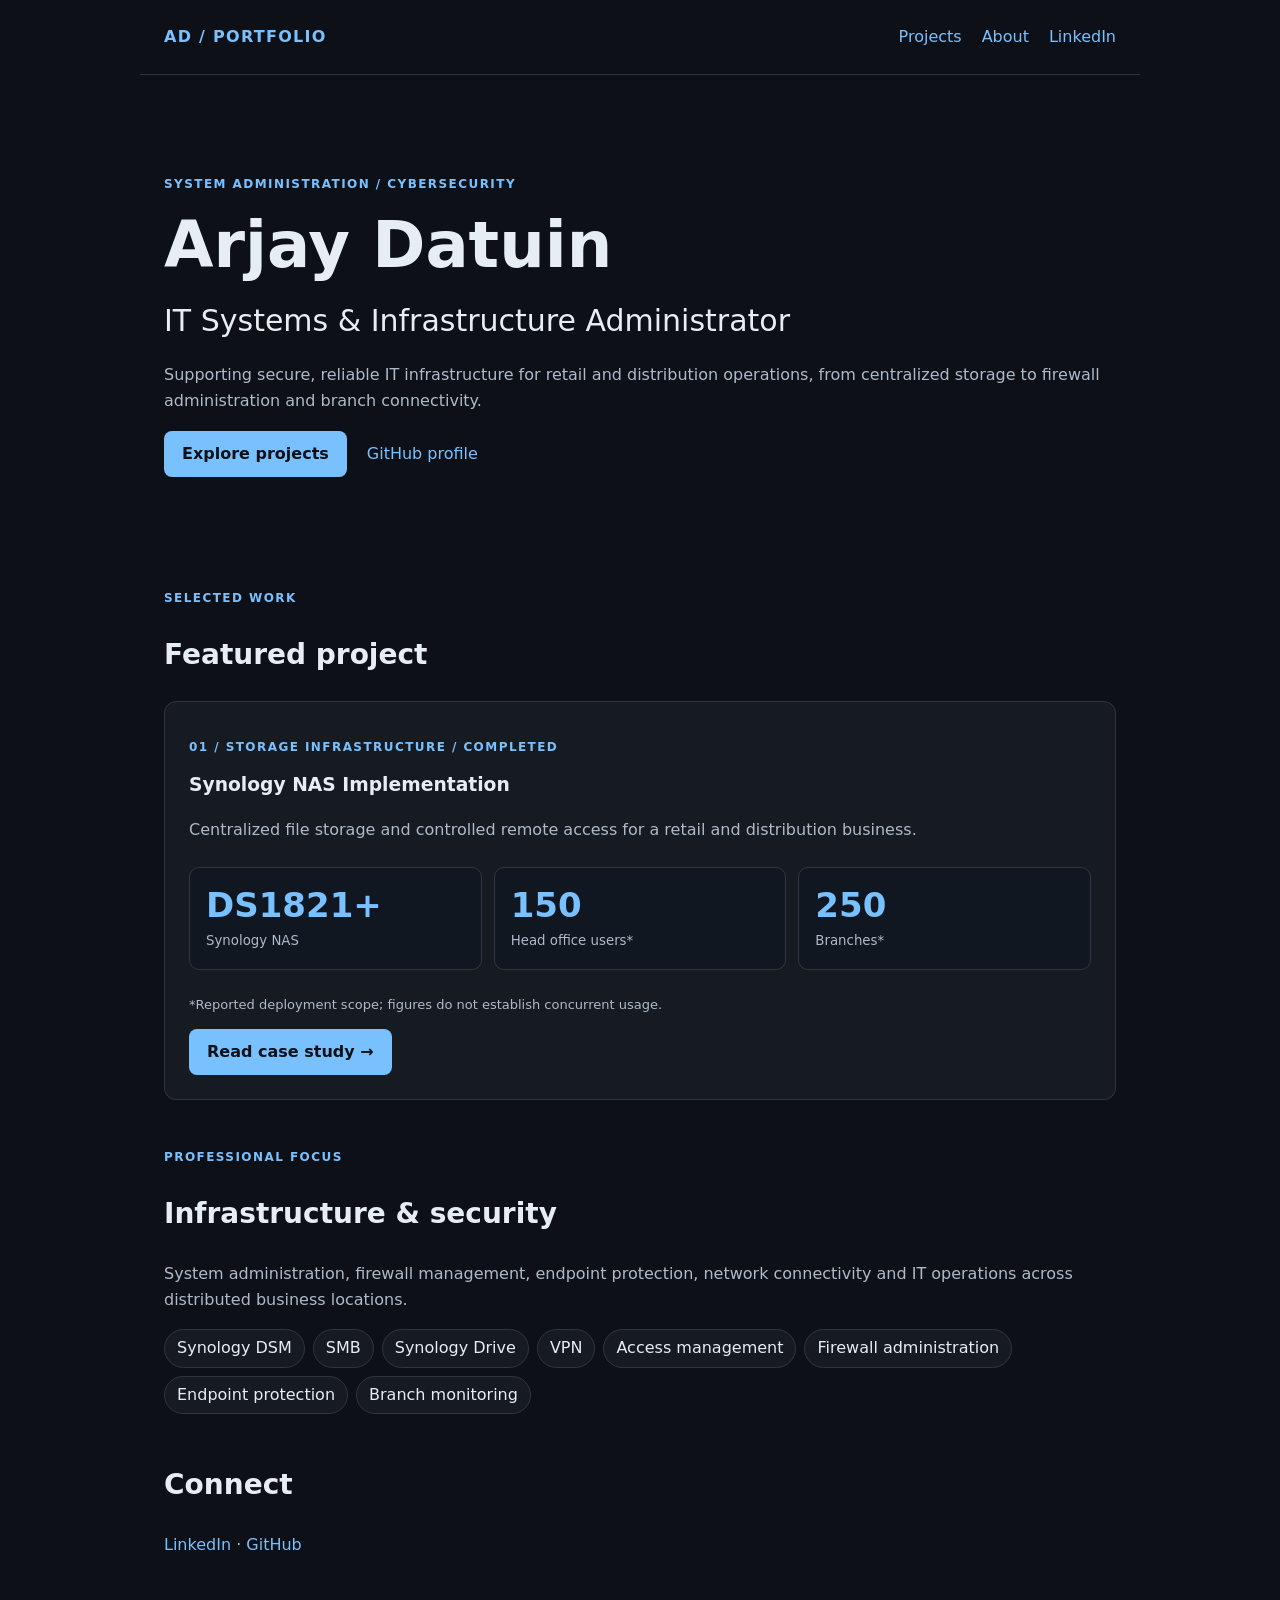
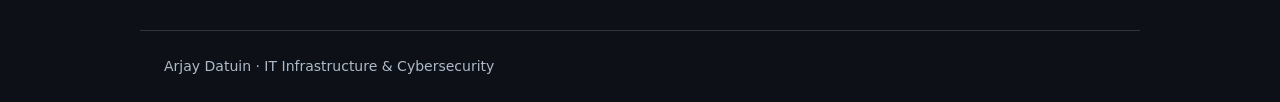
==== index.html @ be0f536b "Add files via upload" ====
<!doctype html><html lang="en"><head><meta charset="utf-8"><meta name="viewport" content="width=device-width,initial-scale=1"><meta name="description" content="Arjay Datuin — IT infrastructure and cybersecurity project portfolio"><title>Arjay Datuin | IT Infrastructure Portfolio</title><link rel="stylesheet" href="style.css"></head><body><header><a class="brand" href="index.html">AD / PORTFOLIO</a><nav><a href="#projects">Projects</a><a href="#about">About</a><a href="https://www.linkedin.com/in/arjay-datuin-0473b1ba/">LinkedIn</a></nav></header><main><section class="hero"><p class="eyebrow">SYSTEM ADMINISTRATION / CYBERSECURITY</p><h1>Arjay Datuin</h1><h2>IT Systems &amp; Infrastructure Administrator</h2><p>Supporting secure, reliable IT infrastructure for retail and distribution operations, from centralized storage to firewall administration and branch connectivity.</p><div class="actions"><a class="button" href="#projects">Explore projects</a><a class="secondary" href="https://github.com/arbdatuin">GitHub profile</a></div></section><section id="projects"><p class="eyebrow">SELECTED WORK</p><h2>Featured project</h2><article><p class="eyebrow">01 / STORAGE INFRASTRUCTURE / COMPLETED</p><h3>Synology NAS Implementation</h3><p>Centralized file storage and controlled remote access for a retail and distribution business.</p><div class="metrics"><div><strong>DS1821+</strong><small>Synology NAS</small></div><div><strong>150</strong><small>Head office users*</small></div><div><strong>250</strong><small>Branches*</small></div></div><p class="fine">*Reported deployment scope; figures do not establish concurrent usage.</p><a class="button" href="projects/synology.html">Read case study →</a></article></section><section id="about"><p class="eyebrow">PROFESSIONAL FOCUS</p><h2>Infrastructure &amp; security</h2><p>System administration, firewall management, endpoint protection, network connectivity and IT operations across distributed business locations.</p><div class="tags"><span>Synology DSM</span><span>SMB</span><span>Synology Drive</span><span>VPN</span><span>Access management</span><span>Firewall administration</span><span>Endpoint protection</span><span>Branch monitoring</span></div></section><section><h2>Connect</h2><p><a href="https://www.linkedin.com/in/arjay-datuin-0473b1ba/">LinkedIn</a> · <a href="https://github.com/arbdatuin">GitHub</a></p></section></main><footer>Arjay Datuin · IT Infrastructure &amp; Cybersecurity</footer></body></html>
---- style.css ----
:root{color-scheme:dark;--bg:#0d1117;--panel:#161b22;--line:#30363d;--accent:#79c0ff}*{box-sizing:border-box}body{margin:0;background:var(--bg);color:#e6edf3;font:16px/1.65 system-ui,sans-serif}header,main,footer{max-width:1000px;margin:auto;padding:24px}header{display:flex;justify-content:space-between;align-items:center;border-bottom:1px solid var(--line)}nav{display:flex;gap:20px}a{color:var(--accent);text-decoration:none}a:hover{text-decoration:underline}.hero{padding:64px 0}h1{font-size:clamp(36px,6vw,64px);line-height:1.08;max-width:800px;margin:16px 0}h2{font-size:28px}h3{margin:8px 0}p{color:#aebac9}.eyebrow{letter-spacing:.12em;font-size:12px;color:var(--accent);font-weight:700}.button{display:inline-block;background:var(--accent);color:#0d1117;padding:10px 18px;border-radius:8px;font-weight:700}.grid{display:grid;grid-template-columns:repeat(auto-fit,minmax(240px,1fr));gap:16px}article,.panel{background:var(--panel);border:1px solid var(--line);border-radius:12px;padding:24px}.tags{display:flex;flex-wrap:wrap;gap:8px}.tags span{background:var(--panel);border:1px solid var(--line);padding:5px 12px;border-radius:20px}section{margin-bottom:48px}footer{border-top:1px solid var(--line);color:#aebac9;font-size:14px}li{margin:8px 0}img{max-width:100%;height:auto}.notice{border-left:3px solid var(--accent);padding-left:16px}
.brand{font-weight:750;letter-spacing:.08em}.hero h2{font-size:clamp(20px,3vw,30px);font-weight:500;margin:12px 0}.actions{display:flex;align-items:center;gap:20px;flex-wrap:wrap}.secondary{padding:10px 0}.metrics{display:grid;grid-template-columns:repeat(auto-fit,minmax(140px,1fr));gap:12px;margin:24px 0}.metrics div{border:1px solid var(--line);border-radius:10px;padding:16px;background:#101720}.metrics strong{display:block;font-size:clamp(24px,4vw,34px);color:var(--accent);line-height:1.25}.metrics small{color:#aebac9}.fine{font-size:13px}a:focus-visible{outline:2px solid var(--accent);outline-offset:4px} @media(max-width:480px){header{flex-wrap:wrap;gap:12px}nav{gap:14px}.hero{padding:32px 0}header,main,footer{padding:18px}}
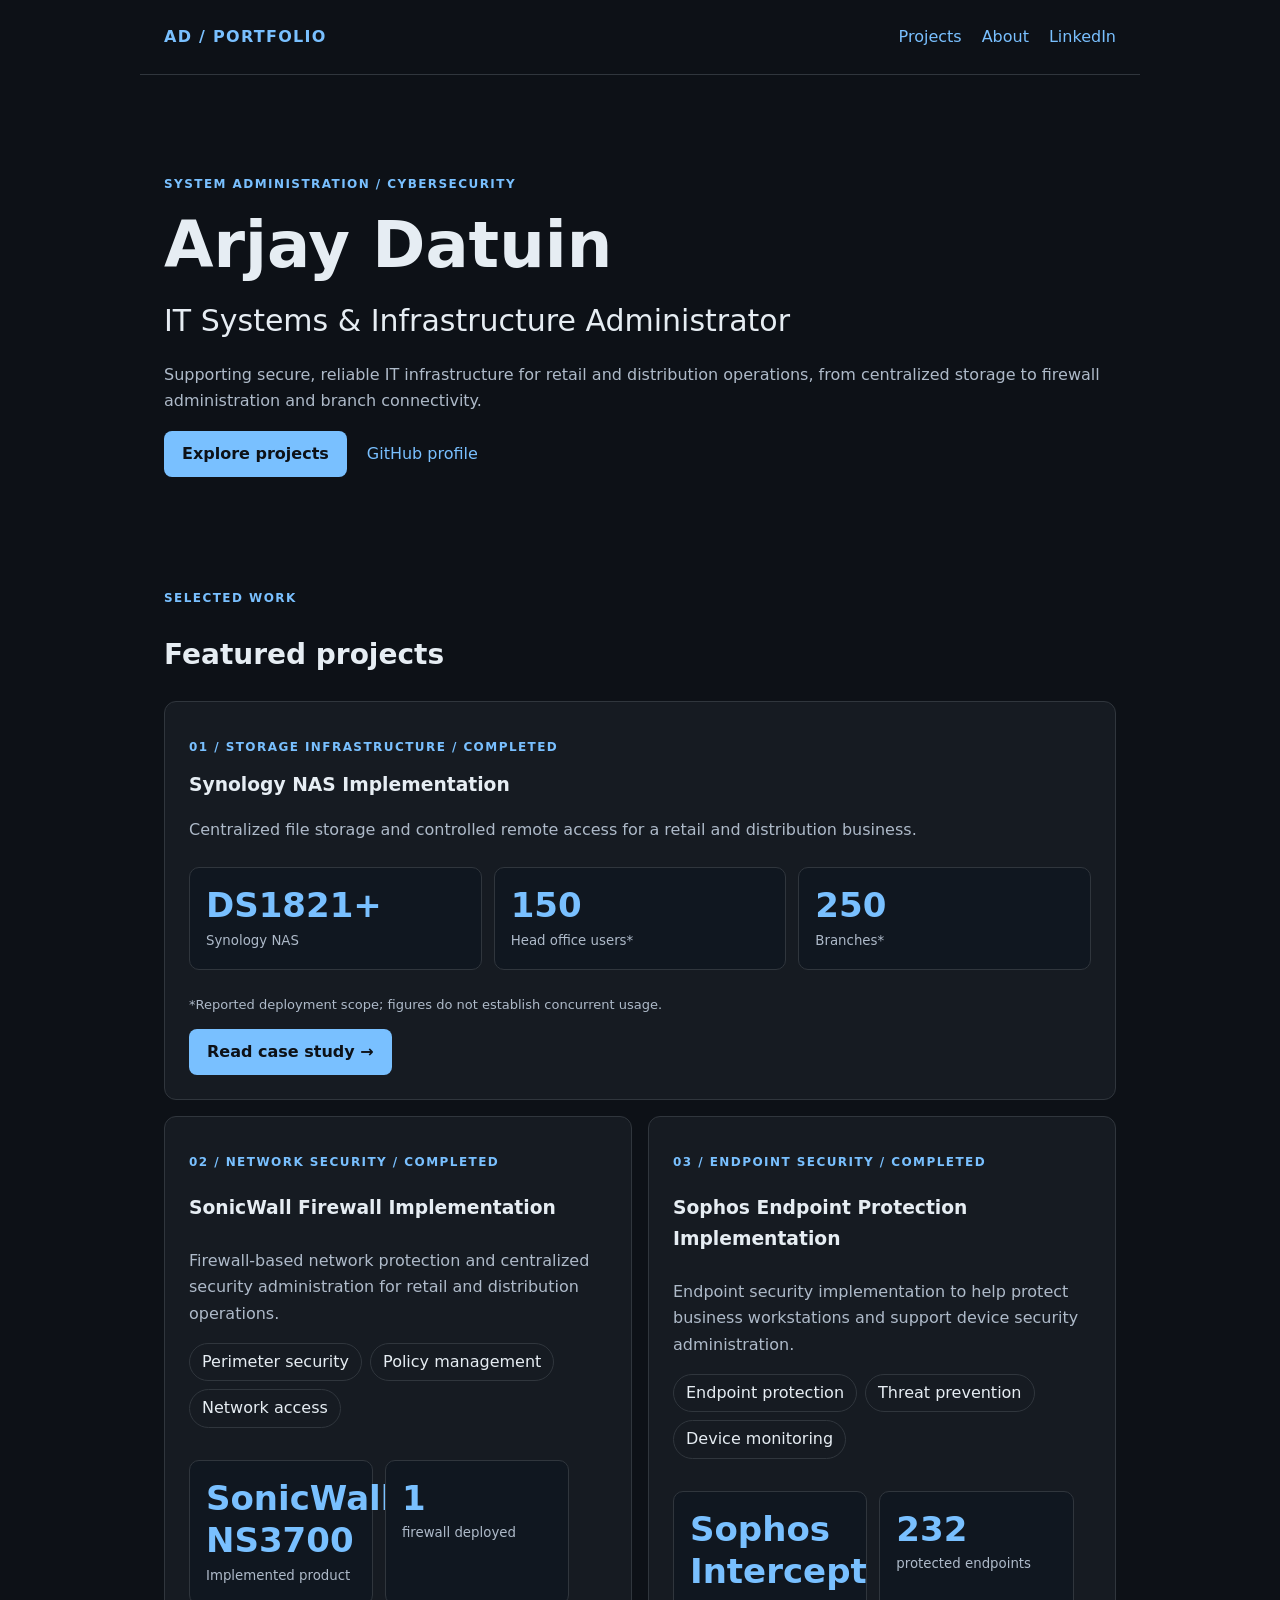
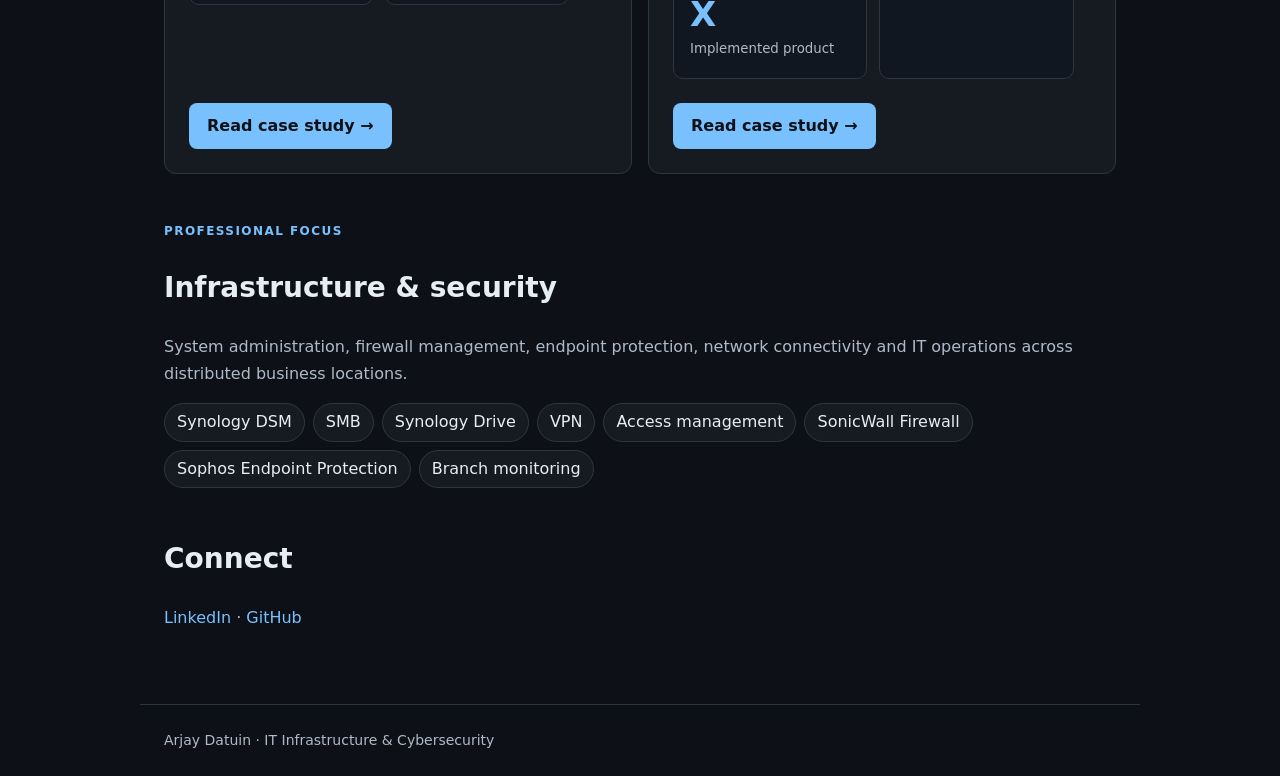
==== commit 4a18e1da: "Add files via upload" ====
--- a/index.html
+++ b/index.html
@@ -1 +1,2 @@
-<!doctype html><html lang="en"><head><meta charset="utf-8"><meta name="viewport" content="width=device-width,initial-scale=1"><meta name="description" content="Arjay Datuin — IT infrastructure and cybersecurity project portfolio"><title>Arjay Datuin | IT Infrastructure Portfolio</title><link rel="stylesheet" href="style.css"></head><body><header><a class="brand" href="index.html">AD / PORTFOLIO</a><nav><a href="#projects">Projects</a><a href="#about">About</a><a href="https://www.linkedin.com/in/arjay-datuin-0473b1ba/">LinkedIn</a></nav></header><main><section class="hero"><p class="eyebrow">SYSTEM ADMINISTRATION / CYBERSECURITY</p><h1>Arjay Datuin</h1><h2>IT Systems &amp; Infrastructure Administrator</h2><p>Supporting secure, reliable IT infrastructure for retail and distribution operations, from centralized storage to firewall administration and branch connectivity.</p><div class="actions"><a class="button" href="#projects">Explore projects</a><a class="secondary" href="https://github.com/arbdatuin">GitHub profile</a></div></section><section id="projects"><p class="eyebrow">SELECTED WORK</p><h2>Featured project</h2><article><p class="eyebrow">01 / STORAGE INFRASTRUCTURE / COMPLETED</p><h3>Synology NAS Implementation</h3><p>Centralized file storage and controlled remote access for a retail and distribution business.</p><div class="metrics"><div><strong>DS1821+</strong><small>Synology NAS</small></div><div><strong>150</strong><small>Head office users*</small></div><div><strong>250</strong><small>Branches*</small></div></div><p class="fine">*Reported deployment scope; figures do not establish concurrent usage.</p><a class="button" href="projects/synology.html">Read case study →</a></article></section><section id="about"><p class="eyebrow">PROFESSIONAL FOCUS</p><h2>Infrastructure &amp; security</h2><p>System administration, firewall management, endpoint protection, network connectivity and IT operations across distributed business locations.</p><div class="tags"><span>Synology DSM</span><span>SMB</span><span>Synology Drive</span><span>VPN</span><span>Access management</span><span>Firewall administration</span><span>Endpoint protection</span><span>Branch monitoring</span></div></section><section><h2>Connect</h2><p><a href="https://www.linkedin.com/in/arjay-datuin-0473b1ba/">LinkedIn</a> · <a href="https://github.com/arbdatuin">GitHub</a></p></section></main><footer>Arjay Datuin · IT Infrastructure &amp; Cybersecurity</footer></body></html>
+<!DOCTYPE html>
+<html lang="en"><head><meta charset="utf-8"/><meta content="width=device-width,initial-scale=1" name="viewport"/><meta content="Arjay Datuin — IT infrastructure and cybersecurity project portfolio" name="description"/><title>Arjay Datuin | IT Infrastructure Portfolio</title><link href="style.css" rel="stylesheet"/></head><body><header><a class="brand" href="index.html">AD / PORTFOLIO</a><nav><a href="#projects">Projects</a><a href="#about">About</a><a href="https://www.linkedin.com/in/arjay-datuin-0473b1ba/">LinkedIn</a></nav></header><main><section class="hero"><p class="eyebrow">SYSTEM ADMINISTRATION / CYBERSECURITY</p><h1>Arjay Datuin</h1><h2>IT Systems &amp; Infrastructure Administrator</h2><p>Supporting secure, reliable IT infrastructure for retail and distribution operations, from centralized storage to firewall administration and branch connectivity.</p><div class="actions"><a class="button" href="#projects">Explore projects</a><a class="secondary" href="https://github.com/arbdatuin">GitHub profile</a></div></section><section id="projects"><p class="eyebrow">SELECTED WORK</p><h2>Featured projects</h2><article><p class="eyebrow">01 / STORAGE INFRASTRUCTURE / COMPLETED</p><h3>Synology NAS Implementation</h3><p>Centralized file storage and controlled remote access for a retail and distribution business.</p><div class="metrics"><div><strong>DS1821+</strong><small>Synology NAS</small></div><div><strong>150</strong><small>Head office users*</small></div><div><strong>250</strong><small>Branches*</small></div></div><p class="fine">*Reported deployment scope; figures do not establish concurrent usage.</p><a class="button" href="projects/synology.html">Read case study →</a></article><div class="grid project-grid"><article><p class="eyebrow">02 / NETWORK SECURITY / COMPLETED</p><h3>SonicWall Firewall Implementation</h3><p>Firewall-based network protection and centralized security administration for retail and distribution operations.</p><div class="tags"><span>Perimeter security</span><span>Policy management</span><span>Network access</span></div><div class="metrics"><div><strong>SonicWall NS3700</strong><small>Implemented product</small></div><div><strong>1</strong><small>firewall deployed</small></div></div><a class="button" href="projects/sonicwall.html">Read case study →</a></article><article><p class="eyebrow">03 / ENDPOINT SECURITY / COMPLETED</p><h3>Sophos Endpoint Protection Implementation</h3><p>Endpoint security implementation to help protect business workstations and support device security administration.</p><div class="tags"><span>Endpoint protection</span><span>Threat prevention</span><span>Device monitoring</span></div><div class="metrics"><div><strong>Sophos Intercept X</strong><small>Implemented product</small></div><div><strong>232</strong><small>protected endpoints</small></div></div><a class="button" href="projects/sophos.html">Read case study →</a></article></div></section><section id="about"><p class="eyebrow">PROFESSIONAL FOCUS</p><h2>Infrastructure &amp; security</h2><p>System administration, firewall management, endpoint protection, network connectivity and IT operations across distributed business locations.</p><div class="tags"><span>Synology DSM</span><span>SMB</span><span>Synology Drive</span><span>VPN</span><span>Access management</span><span>SonicWall Firewall</span><span>Sophos Endpoint Protection</span><span>Branch monitoring</span></div></section><section><h2>Connect</h2><p><a href="https://www.linkedin.com/in/arjay-datuin-0473b1ba/">LinkedIn</a> · <a href="https://github.com/arbdatuin">GitHub</a></p></section></main><footer>Arjay Datuin · IT Infrastructure &amp; Cybersecurity</footer></body></html>
--- a/style.css
+++ b/style.css
@@ -1,2 +1,4 @@
 :root{color-scheme:dark;--bg:#0d1117;--panel:#161b22;--line:#30363d;--accent:#79c0ff}*{box-sizing:border-box}body{margin:0;background:var(--bg);color:#e6edf3;font:16px/1.65 system-ui,sans-serif}header,main,footer{max-width:1000px;margin:auto;padding:24px}header{display:flex;justify-content:space-between;align-items:center;border-bottom:1px solid var(--line)}nav{display:flex;gap:20px}a{color:var(--accent);text-decoration:none}a:hover{text-decoration:underline}.hero{padding:64px 0}h1{font-size:clamp(36px,6vw,64px);line-height:1.08;max-width:800px;margin:16px 0}h2{font-size:28px}h3{margin:8px 0}p{color:#aebac9}.eyebrow{letter-spacing:.12em;font-size:12px;color:var(--accent);font-weight:700}.button{display:inline-block;background:var(--accent);color:#0d1117;padding:10px 18px;border-radius:8px;font-weight:700}.grid{display:grid;grid-template-columns:repeat(auto-fit,minmax(240px,1fr));gap:16px}article,.panel{background:var(--panel);border:1px solid var(--line);border-radius:12px;padding:24px}.tags{display:flex;flex-wrap:wrap;gap:8px}.tags span{background:var(--panel);border:1px solid var(--line);padding:5px 12px;border-radius:20px}section{margin-bottom:48px}footer{border-top:1px solid var(--line);color:#aebac9;font-size:14px}li{margin:8px 0}img{max-width:100%;height:auto}.notice{border-left:3px solid var(--accent);padding-left:16px}
 .brand{font-weight:750;letter-spacing:.08em}.hero h2{font-size:clamp(20px,3vw,30px);font-weight:500;margin:12px 0}.actions{display:flex;align-items:center;gap:20px;flex-wrap:wrap}.secondary{padding:10px 0}.metrics{display:grid;grid-template-columns:repeat(auto-fit,minmax(140px,1fr));gap:12px;margin:24px 0}.metrics div{border:1px solid var(--line);border-radius:10px;padding:16px;background:#101720}.metrics strong{display:block;font-size:clamp(24px,4vw,34px);color:var(--accent);line-height:1.25}.metrics small{color:#aebac9}.fine{font-size:13px}a:focus-visible{outline:2px solid var(--accent);outline-offset:4px} @media(max-width:480px){header{flex-wrap:wrap;gap:12px}nav{gap:14px}.hero{padding:32px 0}header,main,footer{padding:18px}}
+
+.project-grid{margin-top:16px}.project-grid article{display:flex;flex-direction:column;align-items:flex-start}.project-grid article .button{margin-top:auto}.project-grid .tags{margin-bottom:8px}
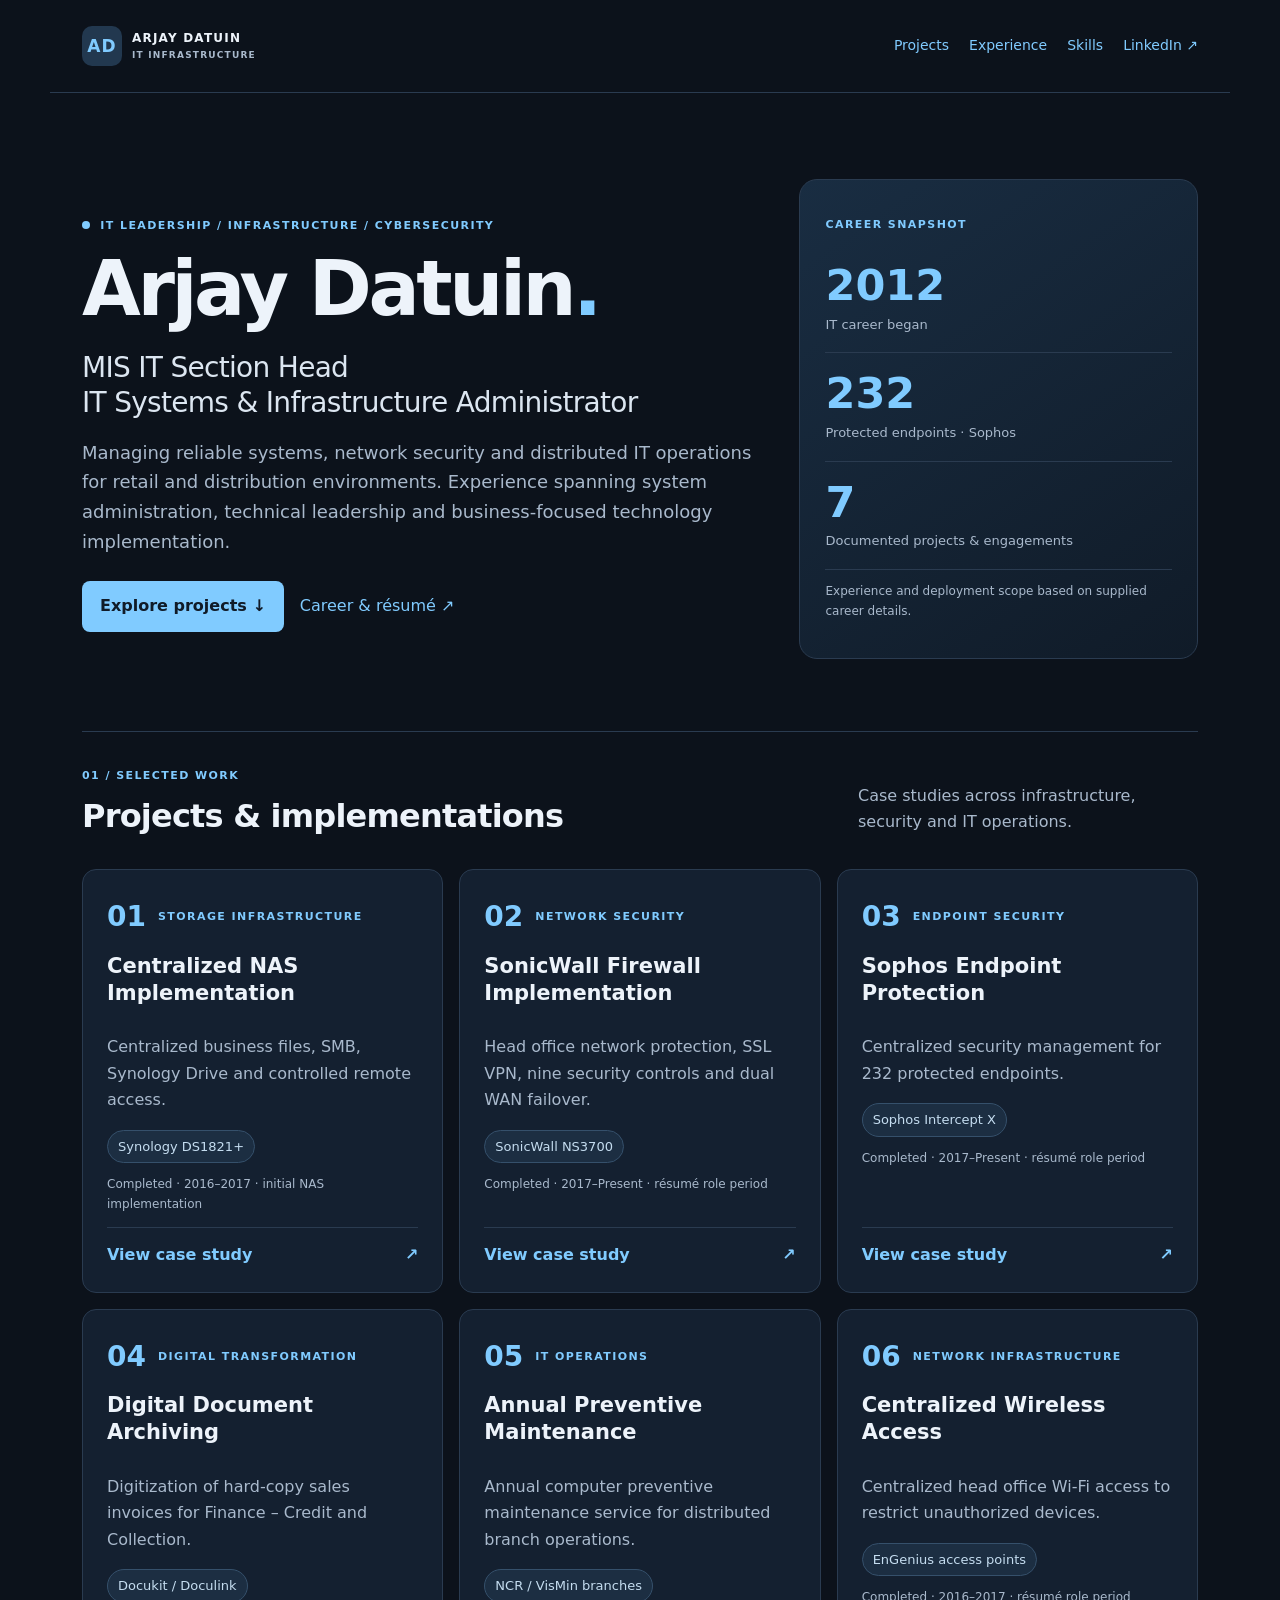
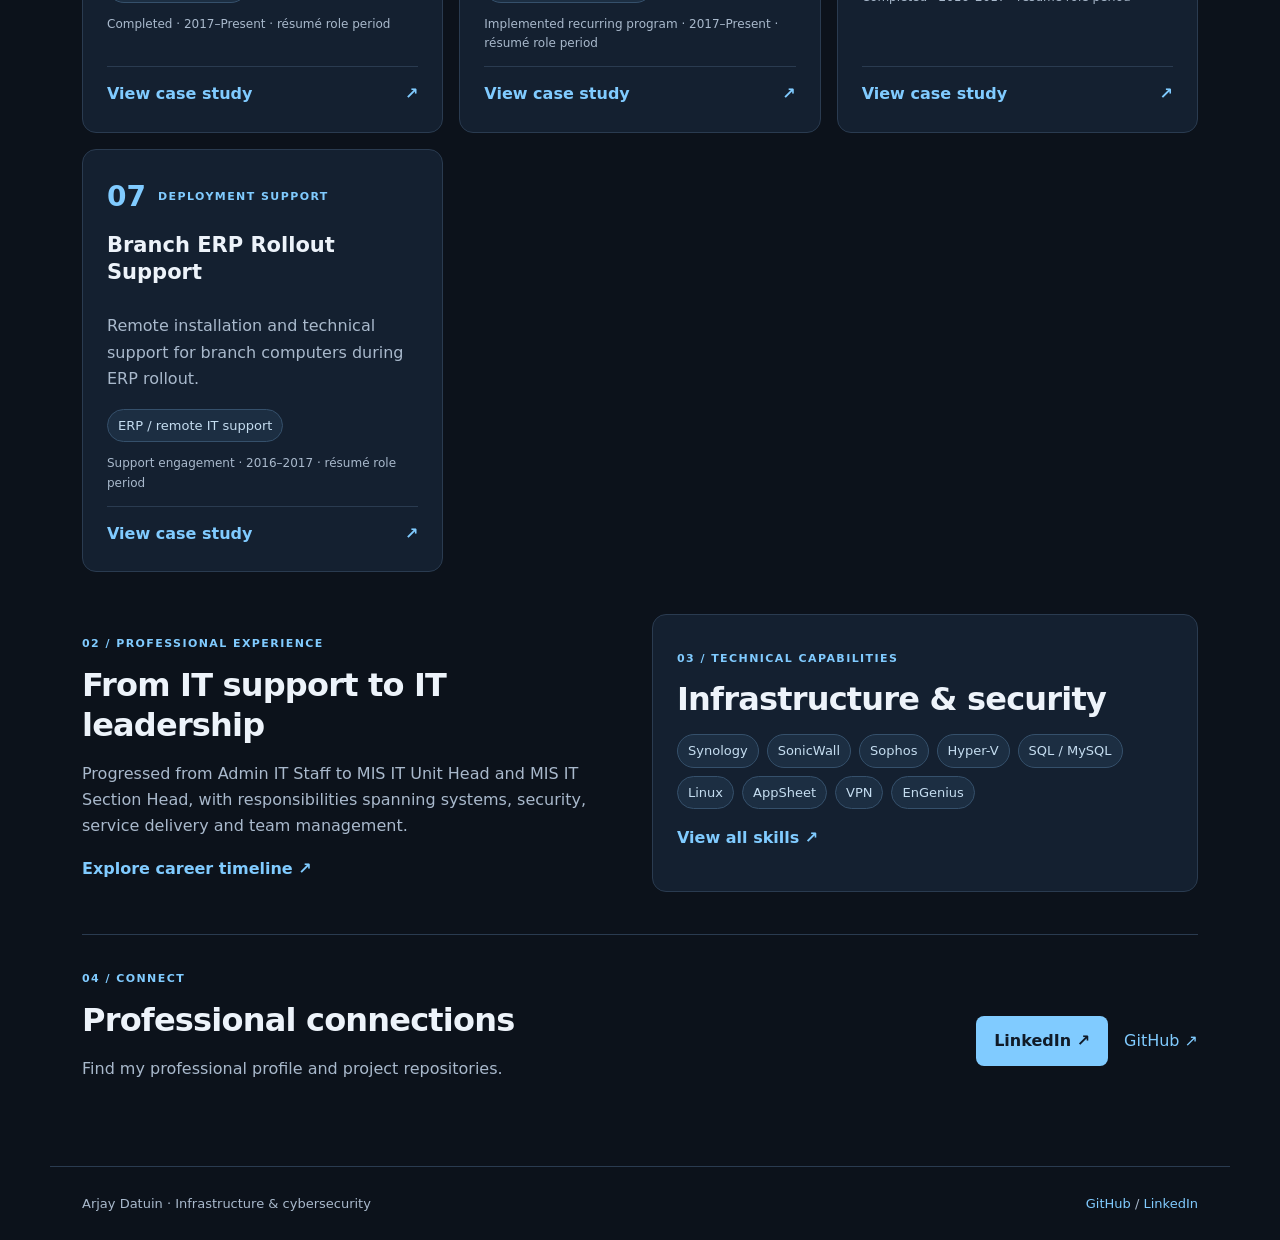
==== commit 802784c1: "Add files via upload" ====
--- a/index.html
+++ b/index.html
@@ -1,2 +1 @@
-<!DOCTYPE html>
-<html lang="en"><head><meta charset="utf-8"/><meta content="width=device-width,initial-scale=1" name="viewport"/><meta content="Arjay Datuin — IT infrastructure and cybersecurity project portfolio" name="description"/><title>Arjay Datuin | IT Infrastructure Portfolio</title><link href="style.css" rel="stylesheet"/></head><body><header><a class="brand" href="index.html">AD / PORTFOLIO</a><nav><a href="#projects">Projects</a><a href="#about">About</a><a href="https://www.linkedin.com/in/arjay-datuin-0473b1ba/">LinkedIn</a></nav></header><main><section class="hero"><p class="eyebrow">SYSTEM ADMINISTRATION / CYBERSECURITY</p><h1>Arjay Datuin</h1><h2>IT Systems &amp; Infrastructure Administrator</h2><p>Supporting secure, reliable IT infrastructure for retail and distribution operations, from centralized storage to firewall administration and branch connectivity.</p><div class="actions"><a class="button" href="#projects">Explore projects</a><a class="secondary" href="https://github.com/arbdatuin">GitHub profile</a></div></section><section id="projects"><p class="eyebrow">SELECTED WORK</p><h2>Featured projects</h2><article><p class="eyebrow">01 / STORAGE INFRASTRUCTURE / COMPLETED</p><h3>Synology NAS Implementation</h3><p>Centralized file storage and controlled remote access for a retail and distribution business.</p><div class="metrics"><div><strong>DS1821+</strong><small>Synology NAS</small></div><div><strong>150</strong><small>Head office users*</small></div><div><strong>250</strong><small>Branches*</small></div></div><p class="fine">*Reported deployment scope; figures do not establish concurrent usage.</p><a class="button" href="projects/synology.html">Read case study →</a></article><div class="grid project-grid"><article><p class="eyebrow">02 / NETWORK SECURITY / COMPLETED</p><h3>SonicWall Firewall Implementation</h3><p>Firewall-based network protection and centralized security administration for retail and distribution operations.</p><div class="tags"><span>Perimeter security</span><span>Policy management</span><span>Network access</span></div><div class="metrics"><div><strong>SonicWall NS3700</strong><small>Implemented product</small></div><div><strong>1</strong><small>firewall deployed</small></div></div><a class="button" href="projects/sonicwall.html">Read case study →</a></article><article><p class="eyebrow">03 / ENDPOINT SECURITY / COMPLETED</p><h3>Sophos Endpoint Protection Implementation</h3><p>Endpoint security implementation to help protect business workstations and support device security administration.</p><div class="tags"><span>Endpoint protection</span><span>Threat prevention</span><span>Device monitoring</span></div><div class="metrics"><div><strong>Sophos Intercept X</strong><small>Implemented product</small></div><div><strong>232</strong><small>protected endpoints</small></div></div><a class="button" href="projects/sophos.html">Read case study →</a></article></div></section><section id="about"><p class="eyebrow">PROFESSIONAL FOCUS</p><h2>Infrastructure &amp; security</h2><p>System administration, firewall management, endpoint protection, network connectivity and IT operations across distributed business locations.</p><div class="tags"><span>Synology DSM</span><span>SMB</span><span>Synology Drive</span><span>VPN</span><span>Access management</span><span>SonicWall Firewall</span><span>Sophos Endpoint Protection</span><span>Branch monitoring</span></div></section><section><h2>Connect</h2><p><a href="https://www.linkedin.com/in/arjay-datuin-0473b1ba/">LinkedIn</a> · <a href="https://github.com/arbdatuin">GitHub</a></p></section></main><footer>Arjay Datuin · IT Infrastructure &amp; Cybersecurity</footer></body></html>
+<!doctype html><html lang="en"><head><meta charset="utf-8"><meta name="viewport" content="width=device-width,initial-scale=1"><meta name="description" content="Professional portfolio — Arjay Datuin, IT infrastructure and cybersecurity portfolio"><title>Professional portfolio | Arjay Datuin</title><link rel="stylesheet" href="style.css"></head><body><a class="skip" href="#main">Skip to content</a><header><a class="brand" href="index.html"><span class="monogram">AD</span> <span>ARJAY DATUIN<small> IT INFRASTRUCTURE</small></span></a><nav aria-label="Main navigation"><a href="index.html#projects">Projects</a><a href="experience.html">Experience</a><a href="skills.html">Skills</a><a href="https://www.linkedin.com/in/arjay-datuin-0473b1ba/">LinkedIn ↗</a></nav></header><main id="main"><section class="hero"><div><p class="eyebrow"><span class="dot"></span> IT LEADERSHIP / INFRASTRUCTURE / CYBERSECURITY</p><h1>Arjay Datuin<span class="accent">.</span></h1><h2>MIS IT Section Head<br>IT Systems &amp; Infrastructure Administrator</h2><p class="lead">Managing reliable systems, network security and distributed IT operations for retail and distribution environments. Experience spanning system administration, technical leadership and business-focused technology implementation.</p><div class="actions"><a class="button" href="#projects">Explore projects ↓</a><a class="secondary" href="experience.html">Career &amp; résumé ↗</a></div></div><aside class="hero-aside"><p class="eyebrow">CAREER SNAPSHOT</p><div class="hero-num">2012<span>IT career began</span></div><div class="hero-num">232<span>Protected endpoints · Sophos</span></div><div class="hero-num">7<span>Documented projects &amp; engagements</span></div><p class="fine">Experience and deployment scope based on supplied career details.</p></aside></section><section id="projects"><div class="section-heading"><div><p class="eyebrow">01 / SELECTED WORK</p><h2>Projects &amp; implementations</h2></div><p>Case studies across infrastructure, security and IT operations.</p></div><div class="grid project-grid"><article class="project"><div class="project-top"><span class="number">01</span><span class="kicker">Storage infrastructure</span></div><h3>Centralized NAS Implementation</h3><p>Centralized business files, SMB, Synology Drive and controlled remote access.</p><div class="tags"><span>Synology DS1821+</span></div><p class="fine">Completed · 2016–2017 · initial NAS implementation</p><a class="project-link" href="projects/synology.html">View case study <span aria-hidden="true">↗</span></a></article><article class="project"><div class="project-top"><span class="number">02</span><span class="kicker">Network security</span></div><h3>SonicWall Firewall Implementation</h3><p>Head office network protection, SSL VPN, nine security controls and dual WAN failover.</p><div class="tags"><span>SonicWall NS3700</span></div><p class="fine">Completed · 2017–Present · résumé role period</p><a class="project-link" href="projects/sonicwall.html">View case study <span aria-hidden="true">↗</span></a></article><article class="project"><div class="project-top"><span class="number">03</span><span class="kicker">Endpoint security</span></div><h3>Sophos Endpoint Protection</h3><p>Centralized security management for 232 protected endpoints.</p><div class="tags"><span>Sophos Intercept X</span></div><p class="fine">Completed · 2017–Present · résumé role period</p><a class="project-link" href="projects/sophos.html">View case study <span aria-hidden="true">↗</span></a></article><article class="project"><div class="project-top"><span class="number">04</span><span class="kicker">Digital transformation</span></div><h3>Digital Document Archiving</h3><p>Digitization of hard-copy sales invoices for Finance – Credit and Collection.</p><div class="tags"><span>Docukit / Doculink</span></div><p class="fine">Completed · 2017–Present · résumé role period</p><a class="project-link" href="projects/archiving.html">View case study <span aria-hidden="true">↗</span></a></article><article class="project"><div class="project-top"><span class="number">05</span><span class="kicker">IT operations</span></div><h3>Annual Preventive Maintenance</h3><p>Annual computer preventive maintenance service for distributed branch operations.</p><div class="tags"><span>NCR / VisMin branches</span></div><p class="fine">Implemented recurring program · 2017–Present · résumé role period</p><a class="project-link" href="projects/maintenance.html">View case study <span aria-hidden="true">↗</span></a></article><article class="project"><div class="project-top"><span class="number">06</span><span class="kicker">Network infrastructure</span></div><h3>Centralized Wireless Access</h3><p>Centralized head office Wi-Fi access to restrict unauthorized devices.</p><div class="tags"><span>EnGenius access points</span></div><p class="fine">Completed · 2016–2017 · résumé role period</p><a class="project-link" href="projects/wireless.html">View case study <span aria-hidden="true">↗</span></a></article><article class="project"><div class="project-top"><span class="number">07</span><span class="kicker">Deployment support</span></div><h3>Branch ERP Rollout Support</h3><p>Remote installation and technical support for branch computers during ERP rollout.</p><div class="tags"><span>ERP / remote IT support</span></div><p class="fine">Support engagement · 2016–2017 · résumé role period</p><a class="project-link" href="projects/erp.html">View case study <span aria-hidden="true">↗</span></a></article></div></section><section class="split"><div><p class="eyebrow">02 / PROFESSIONAL EXPERIENCE</p><h2>From IT support to IT leadership</h2><p>Progressed from Admin IT Staff to MIS IT Unit Head and MIS IT Section Head, with responsibilities spanning systems, security, service delivery and team management.</p><a class="project-link" href="experience.html">Explore career timeline ↗</a></div><div class="panel"><p class="eyebrow">03 / TECHNICAL CAPABILITIES</p><h2>Infrastructure &amp; security</h2><div class="tags"><span>Synology</span><span>SonicWall</span><span>Sophos</span><span>Hyper-V</span><span>SQL / MySQL</span><span>Linux</span><span>AppSheet</span><span>VPN</span><span>EnGenius</span></div><p><a class="project-link" href="skills.html">View all skills ↗</a></p></div></section><section class="contact"><div><p class="eyebrow">04 / CONNECT</p><h2>Professional connections</h2><p>Find my professional profile and project repositories.</p></div><div class="actions"><a class="button" href="https://www.linkedin.com/in/arjay-datuin-0473b1ba/">LinkedIn ↗</a><a class="secondary" href="https://github.com/arbdatuin">GitHub ↗</a></div></section></main><footer><span>Arjay Datuin · Infrastructure &amp; cybersecurity</span><span><a href="https://github.com/arbdatuin">GitHub</a> / <a href="https://www.linkedin.com/in/arjay-datuin-0473b1ba/">LinkedIn</a></span></footer></body></html>
--- a/style.css
+++ b/style.css
@@ -1,4 +1 @@
-:root{color-scheme:dark;--bg:#0d1117;--panel:#161b22;--line:#30363d;--accent:#79c0ff}*{box-sizing:border-box}body{margin:0;background:var(--bg);color:#e6edf3;font:16px/1.65 system-ui,sans-serif}header,main,footer{max-width:1000px;margin:auto;padding:24px}header{display:flex;justify-content:space-between;align-items:center;border-bottom:1px solid var(--line)}nav{display:flex;gap:20px}a{color:var(--accent);text-decoration:none}a:hover{text-decoration:underline}.hero{padding:64px 0}h1{font-size:clamp(36px,6vw,64px);line-height:1.08;max-width:800px;margin:16px 0}h2{font-size:28px}h3{margin:8px 0}p{color:#aebac9}.eyebrow{letter-spacing:.12em;font-size:12px;color:var(--accent);font-weight:700}.button{display:inline-block;background:var(--accent);color:#0d1117;padding:10px 18px;border-radius:8px;font-weight:700}.grid{display:grid;grid-template-columns:repeat(auto-fit,minmax(240px,1fr));gap:16px}article,.panel{background:var(--panel);border:1px solid var(--line);border-radius:12px;padding:24px}.tags{display:flex;flex-wrap:wrap;gap:8px}.tags span{background:var(--panel);border:1px solid var(--line);padding:5px 12px;border-radius:20px}section{margin-bottom:48px}footer{border-top:1px solid var(--line);color:#aebac9;font-size:14px}li{margin:8px 0}img{max-width:100%;height:auto}.notice{border-left:3px solid var(--accent);padding-left:16px}
-.brand{font-weight:750;letter-spacing:.08em}.hero h2{font-size:clamp(20px,3vw,30px);font-weight:500;margin:12px 0}.actions{display:flex;align-items:center;gap:20px;flex-wrap:wrap}.secondary{padding:10px 0}.metrics{display:grid;grid-template-columns:repeat(auto-fit,minmax(140px,1fr));gap:12px;margin:24px 0}.metrics div{border:1px solid var(--line);border-radius:10px;padding:16px;background:#101720}.metrics strong{display:block;font-size:clamp(24px,4vw,34px);color:var(--accent);line-height:1.25}.metrics small{color:#aebac9}.fine{font-size:13px}a:focus-visible{outline:2px solid var(--accent);outline-offset:4px} @media(max-width:480px){header{flex-wrap:wrap;gap:12px}nav{gap:14px}.hero{padding:32px 0}header,main,footer{padding:18px}}
-
-.project-grid{margin-top:16px}.project-grid article{display:flex;flex-direction:column;align-items:flex-start}.project-grid article .button{margin-top:auto}.project-grid .tags{margin-bottom:8px}
+:root{color-scheme:dark;--bg:#0c121b;--panel:#142030;--line:#2a3b50;--text:#edf3fa;--muted:#a9b9cc;--accent:#80cbff}*{box-sizing:border-box}html{scroll-behavior:smooth}body{margin:0;background:var(--bg);color:var(--text);font:16px/1.65 system-ui,-apple-system,BlinkMacSystemFont,"Segoe UI",sans-serif}header,main,footer{max-width:1180px;margin:auto;padding:26px 32px}header{display:flex;justify-content:space-between;align-items:center;gap:16px;border-bottom:1px solid var(--line)}.brand{display:flex;align-items:center;gap:10px;color:var(--text);font-size:12px;font-weight:760;letter-spacing:.1em}.brand small{display:block;color:var(--muted);font-size:9px}.monogram{display:grid;place-items:center;width:40px;height:40px;background:#22384f;border-radius:10px;color:var(--accent);font-size:17px}nav{display:flex;gap:20px;flex-wrap:wrap;font-size:14px}a{color:var(--accent);text-decoration:none}a:hover{text-decoration:underline}a:focus-visible,button:focus-visible{outline:2px solid var(--accent);outline-offset:4px}.skip{position:absolute;top:-70px;left:10px;background:var(--panel);padding:10px}.skip:focus{top:10px}.hero{display:grid;grid-template-columns:1.7fr 1fr;gap:40px;align-items:center;padding:60px 0 30px}.hero-aside{border:1px solid var(--line);padding:25px;border-radius:18px;background:linear-gradient(145deg,#192d42,#101b28)}.hero-num{font-size:43px;line-height:1.2;color:var(--accent);font-weight:700;padding:15px 0;border-bottom:1px solid var(--line)}.hero-num span{display:block;font-size:13px;color:var(--muted);font-weight:400;margin:5px 0}.eyebrow,.kicker{font-size:11px;font-weight:750;letter-spacing:.13em;text-transform:uppercase;color:var(--accent)}.dot{display:inline-block;width:8px;height:8px;background:#80cbff;border-radius:100%;margin-right:5px}h1{font-size:clamp(38px,6vw,76px);line-height:1.08;letter-spacing:-.045em;margin:12px 0 20px}.case-hero h1{font-size:clamp(36px,5vw,56px)}h2{font-size:clamp(24px,3vw,32px);line-height:1.25;letter-spacing:-.025em;margin:10px 0 15px}.hero h2{font-weight:520;color:#dce6f1;font-size:clamp(20px,3vw,28px)}h3{font-size:21px;line-height:1.28;margin:12px 0}p{color:var(--muted)}.lead{font-size:18px;max-width:760px}.accent{color:var(--accent)}.actions{display:flex;gap:16px;align-items:center;flex-wrap:wrap;margin-top:25px}.button{display:inline-block;border:0;cursor:pointer;background:var(--accent);color:#101b28;padding:12px 18px;border-radius:8px;font:inherit;font-weight:700}.secondary{padding:10px 0}.section-heading{display:flex;justify-content:space-between;gap:24px;align-items:end;border-top:1px solid var(--line);padding-top:24px}.section-heading>p{max-width:340px}.grid{display:grid;grid-template-columns:repeat(auto-fit,minmax(min(100%,290px),1fr));gap:16px}.project-grid{grid-template-columns:repeat(3,minmax(0,1fr));margin-top:18px}.project,article,.panel{background:var(--panel);border:1px solid var(--line);border-radius:14px;padding:24px}.project{display:flex;flex-direction:column;align-items:flex-start}.project-top{display:flex;align-items:center;gap:12px}.number{color:var(--accent);font-size:28px;font-weight:650}.project-link{font-weight:650}.project .project-link{margin-top:auto;border-top:1px solid var(--line);padding-top:14px;width:100%;display:flex;justify-content:space-between}.tags{display:flex;flex-wrap:wrap;gap:8px}.tags span{background:#1c2e42;border:1px solid #35506b;color:#c5ddf0;padding:5px 10px;border-radius:20px;font-size:13px}.fine{font-size:12px;color:var(--muted)}section{margin-bottom:42px}.split{display:grid;grid-template-columns:1fr 1fr;gap:24px;align-items:center}.contact{border-top:1px solid var(--line);display:flex;justify-content:space-between;align-items:center;gap:20px;padding-top:24px}.case-hero{padding-top:28px}.timeline{display:grid;gap:18px}.role{border-left:4px solid var(--accent)}.company{font-weight:650;color:#c5ddf0}.role ul,li{margin:8px 0}img{max-width:100%;height:auto;border-radius:10px}.notice{border-left:3px solid var(--accent);padding-left:16px}.metrics{display:grid;grid-template-columns:repeat(auto-fit,minmax(140px,1fr));gap:12px;margin:24px 0}.metrics div{border:1px solid var(--line);border-radius:10px;padding:16px;background:#101a28}.metrics strong{display:block;color:var(--accent);font-size:clamp(22px,4vw,32px);line-height:1.25}.metrics small{color:var(--muted)}footer{border-top:1px solid var(--line);display:flex;justify-content:space-between;flex-wrap:wrap;gap:12px;color:var(--muted);font-size:13px}table{width:100%;border-collapse:collapse}td,th{padding:10px;text-align:left;border-bottom:1px solid var(--line)}@media(max-width:850px){.hero,.split{grid-template-columns:1fr}.hero{gap:16px;padding-top:30px}.project-grid{grid-template-columns:repeat(2,minmax(0,1fr))}.section-heading,.contact{display:block}}@media(max-width:580px){header,main,footer{padding:18px}header{align-items:flex-start;flex-direction:column}nav{gap:14px}.project-grid{grid-template-columns:1fr}.hero-aside{padding:18px}.hero-num{font-size:34px}section{margin-bottom:30px}}@media print{body{background:white;color:#111;font-size:11pt}p,.fine,.company,.eyebrow{color:#333}header,footer,button,.skip{display:none}main{padding:0;max-width:100%}.role,.panel,article{background:white;border:1px solid #ccc;break-inside:avoid;padding:12px}section{margin-bottom:16px}h1{font-size:30pt}h2{font-size:18pt}a{color:#111}}
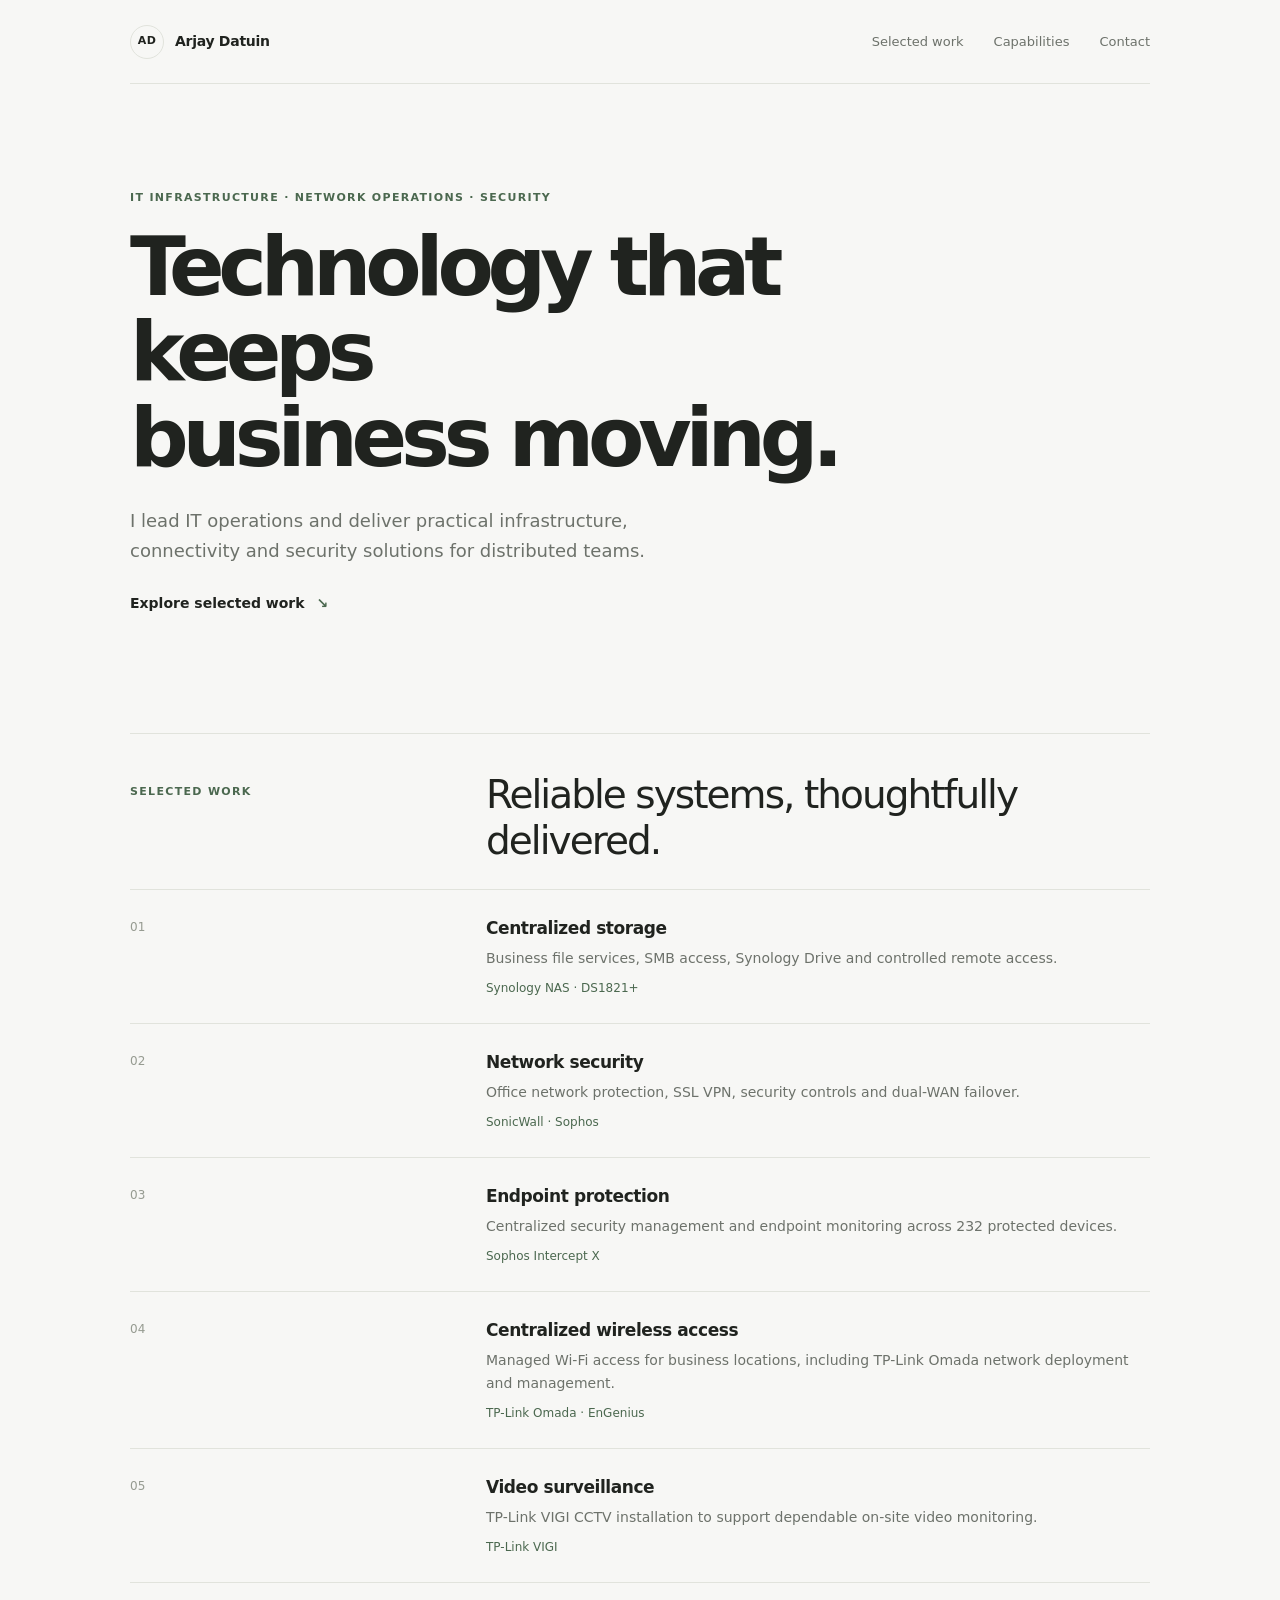
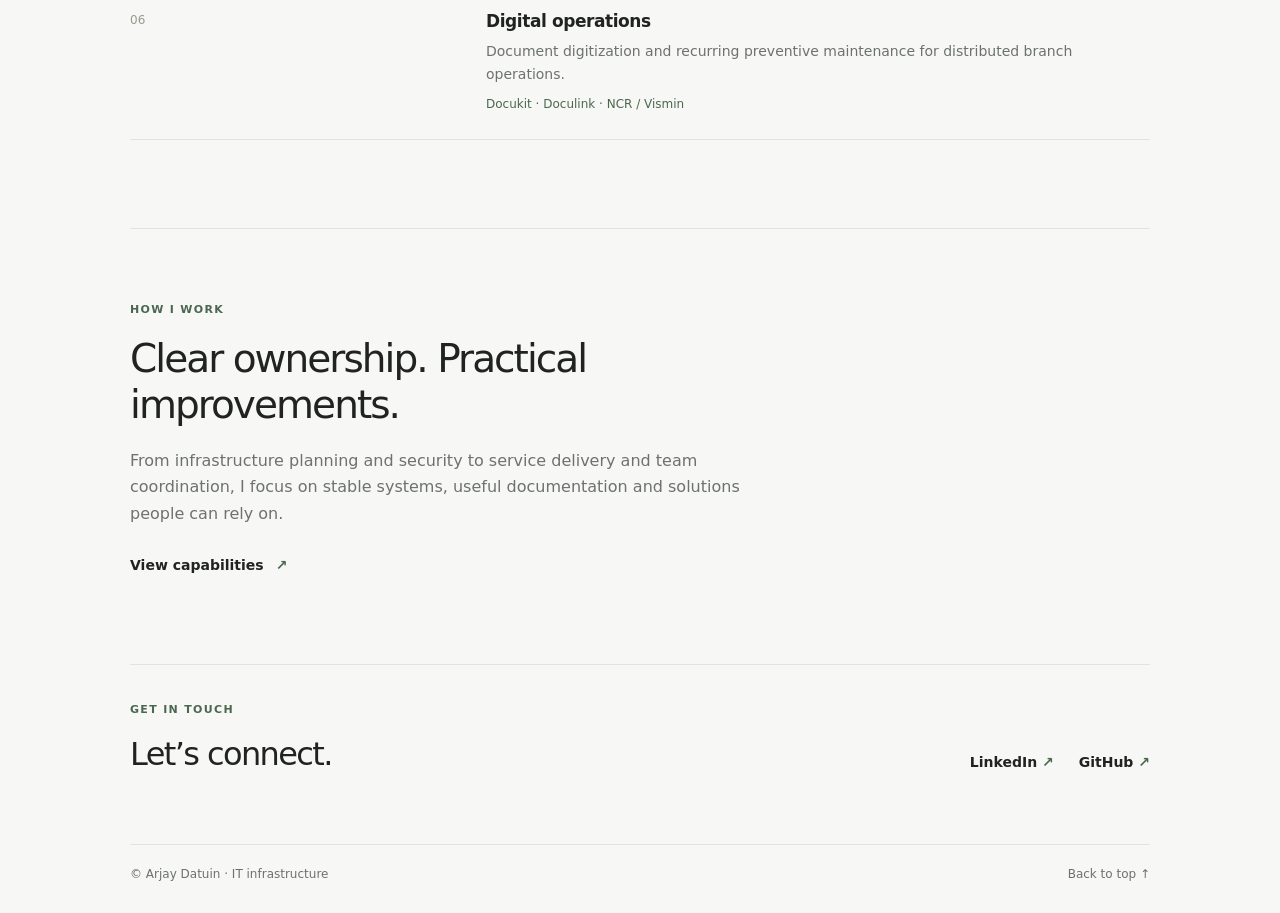
==== commit 1b3174c7: "Make portfolio minimalist and add Omada and VIGI capabilities" ====
--- a/index.html
+++ b/index.html
@@ -1 +1,46 @@
-<!doctype html><html lang="en"><head><meta charset="utf-8"><meta name="viewport" content="width=device-width,initial-scale=1"><meta name="description" content="Professional portfolio — Arjay Datuin, IT infrastructure and cybersecurity portfolio"><title>Professional portfolio | Arjay Datuin</title><link rel="stylesheet" href="style.css"></head><body><a class="skip" href="#main">Skip to content</a><header><a class="brand" href="index.html"><span class="monogram">AD</span> <span>ARJAY DATUIN<small> IT INFRASTRUCTURE</small></span></a><nav aria-label="Main navigation"><a href="index.html#projects">Projects</a><a href="experience.html">Experience</a><a href="skills.html">Skills</a><a href="https://www.linkedin.com/in/arjay-datuin-0473b1ba/">LinkedIn ↗</a></nav></header><main id="main"><section class="hero"><div><p class="eyebrow"><span class="dot"></span> IT LEADERSHIP / INFRASTRUCTURE / CYBERSECURITY</p><h1>Arjay Datuin<span class="accent">.</span></h1><h2>MIS IT Section Head<br>IT Systems &amp; Infrastructure Administrator</h2><p class="lead">Managing reliable systems, network security and distributed IT operations for retail and distribution environments. Experience spanning system administration, technical leadership and business-focused technology implementation.</p><div class="actions"><a class="button" href="#projects">Explore projects ↓</a><a class="secondary" href="experience.html">Career &amp; résumé ↗</a></div></div><aside class="hero-aside"><p class="eyebrow">CAREER SNAPSHOT</p><div class="hero-num">2012<span>IT career began</span></div><div class="hero-num">232<span>Protected endpoints · Sophos</span></div><div class="hero-num">7<span>Documented projects &amp; engagements</span></div><p class="fine">Experience and deployment scope based on supplied career details.</p></aside></section><section id="projects"><div class="section-heading"><div><p class="eyebrow">01 / SELECTED WORK</p><h2>Projects &amp; implementations</h2></div><p>Case studies across infrastructure, security and IT operations.</p></div><div class="grid project-grid"><article class="project"><div class="project-top"><span class="number">01</span><span class="kicker">Storage infrastructure</span></div><h3>Centralized NAS Implementation</h3><p>Centralized business files, SMB, Synology Drive and controlled remote access.</p><div class="tags"><span>Synology DS1821+</span></div><p class="fine">Completed · 2016–2017 · initial NAS implementation</p><a class="project-link" href="projects/synology.html">View case study <span aria-hidden="true">↗</span></a></article><article class="project"><div class="project-top"><span class="number">02</span><span class="kicker">Network security</span></div><h3>SonicWall Firewall Implementation</h3><p>Head office network protection, SSL VPN, nine security controls and dual WAN failover.</p><div class="tags"><span>SonicWall NS3700</span></div><p class="fine">Completed · 2017–Present · résumé role period</p><a class="project-link" href="projects/sonicwall.html">View case study <span aria-hidden="true">↗</span></a></article><article class="project"><div class="project-top"><span class="number">03</span><span class="kicker">Endpoint security</span></div><h3>Sophos Endpoint Protection</h3><p>Centralized security management for 232 protected endpoints.</p><div class="tags"><span>Sophos Intercept X</span></div><p class="fine">Completed · 2017–Present · résumé role period</p><a class="project-link" href="projects/sophos.html">View case study <span aria-hidden="true">↗</span></a></article><article class="project"><div class="project-top"><span class="number">04</span><span class="kicker">Digital transformation</span></div><h3>Digital Document Archiving</h3><p>Digitization of hard-copy sales invoices for Finance – Credit and Collection.</p><div class="tags"><span>Docukit / Doculink</span></div><p class="fine">Completed · 2017–Present · résumé role period</p><a class="project-link" href="projects/archiving.html">View case study <span aria-hidden="true">↗</span></a></article><article class="project"><div class="project-top"><span class="number">05</span><span class="kicker">IT operations</span></div><h3>Annual Preventive Maintenance</h3><p>Annual computer preventive maintenance service for distributed branch operations.</p><div class="tags"><span>NCR / VisMin branches</span></div><p class="fine">Implemented recurring program · 2017–Present · résumé role period</p><a class="project-link" href="projects/maintenance.html">View case study <span aria-hidden="true">↗</span></a></article><article class="project"><div class="project-top"><span class="number">06</span><span class="kicker">Network infrastructure</span></div><h3>Centralized Wireless Access</h3><p>Centralized head office Wi-Fi access to restrict unauthorized devices.</p><div class="tags"><span>EnGenius access points</span></div><p class="fine">Completed · 2016–2017 · résumé role period</p><a class="project-link" href="projects/wireless.html">View case study <span aria-hidden="true">↗</span></a></article><article class="project"><div class="project-top"><span class="number">07</span><span class="kicker">Deployment support</span></div><h3>Branch ERP Rollout Support</h3><p>Remote installation and technical support for branch computers during ERP rollout.</p><div class="tags"><span>ERP / remote IT support</span></div><p class="fine">Support engagement · 2016–2017 · résumé role period</p><a class="project-link" href="projects/erp.html">View case study <span aria-hidden="true">↗</span></a></article></div></section><section class="split"><div><p class="eyebrow">02 / PROFESSIONAL EXPERIENCE</p><h2>From IT support to IT leadership</h2><p>Progressed from Admin IT Staff to MIS IT Unit Head and MIS IT Section Head, with responsibilities spanning systems, security, service delivery and team management.</p><a class="project-link" href="experience.html">Explore career timeline ↗</a></div><div class="panel"><p class="eyebrow">03 / TECHNICAL CAPABILITIES</p><h2>Infrastructure &amp; security</h2><div class="tags"><span>Synology</span><span>SonicWall</span><span>Sophos</span><span>Hyper-V</span><span>SQL / MySQL</span><span>Linux</span><span>AppSheet</span><span>VPN</span><span>EnGenius</span></div><p><a class="project-link" href="skills.html">View all skills ↗</a></p></div></section><section class="contact"><div><p class="eyebrow">04 / CONNECT</p><h2>Professional connections</h2><p>Find my professional profile and project repositories.</p></div><div class="actions"><a class="button" href="https://www.linkedin.com/in/arjay-datuin-0473b1ba/">LinkedIn ↗</a><a class="secondary" href="https://github.com/arbdatuin">GitHub ↗</a></div></section></main><footer><span>Arjay Datuin · Infrastructure &amp; cybersecurity</span><span><a href="https://github.com/arbdatuin">GitHub</a> / <a href="https://www.linkedin.com/in/arjay-datuin-0473b1ba/">LinkedIn</a></span></footer></body></html>+<!doctype html>
+<html lang="en">
+<head>
+  <meta charset="utf-8">
+  <meta name="viewport" content="width=device-width, initial-scale=1">
+  <meta name="description" content="Arjay Datuin — IT infrastructure, network operations and security.">
+  <meta name="theme-color" content="#f7f7f5">
+  <title>Arjay Datuin — IT Infrastructure</title>
+  <link rel="stylesheet" href="style.css">
+</head>
+<body>
+  <header class="site-header">
+    <a class="brand" href="index.html" aria-label="Arjay Datuin home"><span class="brand-mark">AD</span><span>Arjay Datuin</span></a>
+    <nav aria-label="Main navigation"><a href="#work">Selected work</a><a href="skills.html">Capabilities</a><a href="#contact">Contact</a></nav>
+  </header>
+  <main id="main">
+    <section class="intro" aria-labelledby="intro-title">
+      <p class="eyebrow">IT infrastructure · Network operations · Security</p>
+      <h1 id="intro-title">Technology that keeps<br>business moving.</h1>
+      <p class="intro-copy">I lead IT operations and deliver practical infrastructure, connectivity and security solutions for distributed teams.</p>
+      <a class="text-link" href="#work">Explore selected work <span aria-hidden="true">↘</span></a>
+    </section>
+
+    <section id="work" class="work-section" aria-labelledby="work-title">
+      <div class="section-heading"><p class="eyebrow">Selected work</p><h2 id="work-title">Reliable systems, thoughtfully delivered.</h2></div>
+      <div class="work-list">
+        <article class="work-item"><span class="work-index">01</span><div><h3>Centralized storage</h3><p>Business file services, SMB access, Synology Drive and controlled remote access.</p><p class="work-tags">Synology NAS · DS1821+</p></div></article>
+        <article class="work-item"><span class="work-index">02</span><div><h3>Network security</h3><p>Office network protection, SSL VPN, security controls and dual-WAN failover.</p><p class="work-tags">SonicWall · Sophos</p></div></article>
+        <article class="work-item"><span class="work-index">03</span><div><h3>Endpoint protection</h3><p>Centralized security management and endpoint monitoring across 232 protected devices.</p><p class="work-tags">Sophos Intercept X</p></div></article>
+        <article class="work-item"><span class="work-index">04</span><div><h3>Centralized wireless access</h3><p>Managed Wi-Fi access for business locations, including TP-Link Omada network deployment and management.</p><p class="work-tags">TP-Link Omada · EnGenius</p></div></article>
+        <article class="work-item"><span class="work-index">05</span><div><h3>Video surveillance</h3><p>TP-Link VIGI CCTV installation to support dependable on-site video monitoring.</p><p class="work-tags">TP-Link VIGI</p></div></article>
+        <article class="work-item"><span class="work-index">06</span><div><h3>Digital operations</h3><p>Document digitization and recurring preventive maintenance for distributed branch operations.</p><p class="work-tags">Docukit · Doculink · NCR / Vismin</p></div></article>
+      </div>
+    </section>
+
+    <section class="about-section">
+      <p class="eyebrow">How I work</p><h2>Clear ownership. Practical improvements.</h2>
+      <p>From infrastructure planning and security to service delivery and team coordination, I focus on stable systems, useful documentation and solutions people can rely on.</p>
+      <a class="text-link" href="skills.html">View capabilities <span aria-hidden="true">↗</span></a>
+    </section>
+
+    <section id="contact" class="contact-section"><div><p class="eyebrow">Get in touch</p><h2>Let’s connect.</h2></div><div class="contact-links"><a href="https://www.linkedin.com/in/arjay-datuin-0473b1ba/">LinkedIn <span aria-hidden="true">↗</span></a><a href="https://github.com/arbdatuin">GitHub <span aria-hidden="true">↗</span></a></div></section>
+  </main>
+  <footer><span>© Arjay Datuin · IT infrastructure</span><a href="#main">Back to top ↑</a></footer>
+</body>
+</html>
--- a/style.css
+++ b/style.css
@@ -1 +1 @@
-:root{color-scheme:dark;--bg:#0c121b;--panel:#142030;--line:#2a3b50;--text:#edf3fa;--muted:#a9b9cc;--accent:#80cbff}*{box-sizing:border-box}html{scroll-behavior:smooth}body{margin:0;background:var(--bg);color:var(--text);font:16px/1.65 system-ui,-apple-system,BlinkMacSystemFont,"Segoe UI",sans-serif}header,main,footer{max-width:1180px;margin:auto;padding:26px 32px}header{display:flex;justify-content:space-between;align-items:center;gap:16px;border-bottom:1px solid var(--line)}.brand{display:flex;align-items:center;gap:10px;color:var(--text);font-size:12px;font-weight:760;letter-spacing:.1em}.brand small{display:block;color:var(--muted);font-size:9px}.monogram{display:grid;place-items:center;width:40px;height:40px;background:#22384f;border-radius:10px;color:var(--accent);font-size:17px}nav{display:flex;gap:20px;flex-wrap:wrap;font-size:14px}a{color:var(--accent);text-decoration:none}a:hover{text-decoration:underline}a:focus-visible,button:focus-visible{outline:2px solid var(--accent);outline-offset:4px}.skip{position:absolute;top:-70px;left:10px;background:var(--panel);padding:10px}.skip:focus{top:10px}.hero{display:grid;grid-template-columns:1.7fr 1fr;gap:40px;align-items:center;padding:60px 0 30px}.hero-aside{border:1px solid var(--line);padding:25px;border-radius:18px;background:linear-gradient(145deg,#192d42,#101b28)}.hero-num{font-size:43px;line-height:1.2;color:var(--accent);font-weight:700;padding:15px 0;border-bottom:1px solid var(--line)}.hero-num span{display:block;font-size:13px;color:var(--muted);font-weight:400;margin:5px 0}.eyebrow,.kicker{font-size:11px;font-weight:750;letter-spacing:.13em;text-transform:uppercase;color:var(--accent)}.dot{display:inline-block;width:8px;height:8px;background:#80cbff;border-radius:100%;margin-right:5px}h1{font-size:clamp(38px,6vw,76px);line-height:1.08;letter-spacing:-.045em;margin:12px 0 20px}.case-hero h1{font-size:clamp(36px,5vw,56px)}h2{font-size:clamp(24px,3vw,32px);line-height:1.25;letter-spacing:-.025em;margin:10px 0 15px}.hero h2{font-weight:520;color:#dce6f1;font-size:clamp(20px,3vw,28px)}h3{font-size:21px;line-height:1.28;margin:12px 0}p{color:var(--muted)}.lead{font-size:18px;max-width:760px}.accent{color:var(--accent)}.actions{display:flex;gap:16px;align-items:center;flex-wrap:wrap;margin-top:25px}.button{display:inline-block;border:0;cursor:pointer;background:var(--accent);color:#101b28;padding:12px 18px;border-radius:8px;font:inherit;font-weight:700}.secondary{padding:10px 0}.section-heading{display:flex;justify-content:space-between;gap:24px;align-items:end;border-top:1px solid var(--line);padding-top:24px}.section-heading>p{max-width:340px}.grid{display:grid;grid-template-columns:repeat(auto-fit,minmax(min(100%,290px),1fr));gap:16px}.project-grid{grid-template-columns:repeat(3,minmax(0,1fr));margin-top:18px}.project,article,.panel{background:var(--panel);border:1px solid var(--line);border-radius:14px;padding:24px}.project{display:flex;flex-direction:column;align-items:flex-start}.project-top{display:flex;align-items:center;gap:12px}.number{color:var(--accent);font-size:28px;font-weight:650}.project-link{font-weight:650}.project .project-link{margin-top:auto;border-top:1px solid var(--line);padding-top:14px;width:100%;display:flex;justify-content:space-between}.tags{display:flex;flex-wrap:wrap;gap:8px}.tags span{background:#1c2e42;border:1px solid #35506b;color:#c5ddf0;padding:5px 10px;border-radius:20px;font-size:13px}.fine{font-size:12px;color:var(--muted)}section{margin-bottom:42px}.split{display:grid;grid-template-columns:1fr 1fr;gap:24px;align-items:center}.contact{border-top:1px solid var(--line);display:flex;justify-content:space-between;align-items:center;gap:20px;padding-top:24px}.case-hero{padding-top:28px}.timeline{display:grid;gap:18px}.role{border-left:4px solid var(--accent)}.company{font-weight:650;color:#c5ddf0}.role ul,li{margin:8px 0}img{max-width:100%;height:auto;border-radius:10px}.notice{border-left:3px solid var(--accent);padding-left:16px}.metrics{display:grid;grid-template-columns:repeat(auto-fit,minmax(140px,1fr));gap:12px;margin:24px 0}.metrics div{border:1px solid var(--line);border-radius:10px;padding:16px;background:#101a28}.metrics strong{display:block;color:var(--accent);font-size:clamp(22px,4vw,32px);line-height:1.25}.metrics small{color:var(--muted)}footer{border-top:1px solid var(--line);display:flex;justify-content:space-between;flex-wrap:wrap;gap:12px;color:var(--muted);font-size:13px}table{width:100%;border-collapse:collapse}td,th{padding:10px;text-align:left;border-bottom:1px solid var(--line)}@media(max-width:850px){.hero,.split{grid-template-columns:1fr}.hero{gap:16px;padding-top:30px}.project-grid{grid-template-columns:repeat(2,minmax(0,1fr))}.section-heading,.contact{display:block}}@media(max-width:580px){header,main,footer{padding:18px}header{align-items:flex-start;flex-direction:column}nav{gap:14px}.project-grid{grid-template-columns:1fr}.hero-aside{padding:18px}.hero-num{font-size:34px}section{margin-bottom:30px}}@media print{body{background:white;color:#111;font-size:11pt}p,.fine,.company,.eyebrow{color:#333}header,footer,button,.skip{display:none}main{padding:0;max-width:100%}.role,.panel,article{background:white;border:1px solid #ccc;break-inside:avoid;padding:12px}section{margin-bottom:16px}h1{font-size:30pt}h2{font-size:18pt}a{color:#111}}+:root{color-scheme:light;--bg:#f7f7f5;--surface:#fff;--text:#20231f;--muted:#6d726b;--line:#e1e3dc;--accent:#4b684f;--width:1020px}*{box-sizing:border-box}html{scroll-behavior:smooth;scroll-padding-top:28px}body{margin:0;background:var(--bg);color:var(--text);font:16px/1.65 system-ui,-apple-system,BlinkMacSystemFont,"Segoe UI",sans-serif;-webkit-font-smoothing:antialiased}a{color:inherit;text-decoration:none}a:hover{color:var(--accent)}a:focus-visible,button:focus-visible{outline:2px solid var(--accent);outline-offset:4px}.site-header,main,footer{width:min(var(--width),calc(100% - 64px));margin-inline:auto}.site-header{min-height:84px;display:flex;align-items:center;justify-content:space-between;gap:24px;border-bottom:1px solid var(--line)}.brand{display:flex;align-items:center;gap:11px;font-size:14px;font-weight:650;letter-spacing:-.02em}.brand-mark{display:grid;place-items:center;width:34px;height:34px;border:1px solid var(--line);border-radius:50%;font-size:11px;letter-spacing:.03em}.site-header nav{display:flex;align-items:center;gap:30px;font-size:13px;color:var(--muted)}.site-header nav a[aria-current=page]{color:var(--text)}.intro{padding:105px 0 116px;max-width:780px}.eyebrow{margin:0 0 17px;color:var(--accent);font-size:11px;font-weight:650;letter-spacing:.12em;text-transform:uppercase}.intro h1{margin:0;font-size:clamp(48px,8vw,82px);font-weight:550;letter-spacing:-.075em;line-height:1.04}.intro-copy{max-width:540px;margin:26px 0 0;color:var(--muted);font-size:18px;line-height:1.65}.text-link{display:inline-flex;gap:12px;align-items:center;margin-top:27px;font-size:14px;font-weight:600}.text-link span,.contact-links span{color:var(--accent)}.work-section{padding:38px 0 88px;border-top:1px solid var(--line)}.section-heading{display:grid;grid-template-columns:1fr 2fr;gap:24px;align-items:start;margin-bottom:25px}.section-heading .eyebrow{margin-top:11px}.section-heading h2,.about-section h2,.contact-section h2{max-width:560px;margin:0;font-size:clamp(27px,4vw,39px);font-weight:520;letter-spacing:-.05em;line-height:1.18}.work-list{border-top:1px solid var(--line)}.work-item{display:grid;grid-template-columns:1fr 2fr;gap:24px;padding:24px 0;border-bottom:1px solid var(--line)}.work-index{padding-top:4px;color:#969b91;font-size:12px;font-variant-numeric:tabular-nums}.work-item h3{margin:0 0 5px;font-size:17px;font-weight:620;letter-spacing:-.025em}.work-item p{margin:0;color:var(--muted);font-size:14px}.work-item .work-tags{margin-top:9px;color:var(--accent);font-size:12px}.about-section{padding:72px 0 86px;border-top:1px solid var(--line)}.about-section>p:not(.eyebrow){max-width:620px;margin:20px 0 0;color:var(--muted)}.contact-section{display:flex;justify-content:space-between;align-items:end;gap:32px;padding:36px 0 70px;border-top:1px solid var(--line)}.contact-section h2{font-size:32px}.contact-links{display:flex;gap:25px;font-size:14px;font-weight:550}.contact-links a{white-space:nowrap}footer{display:flex;justify-content:space-between;gap:16px;padding:20px 0 28px;border-top:1px solid var(--line);color:var(--muted);font-size:12px}.compact-intro{padding:82px 0 64px}.compact-intro h1{font-size:clamp(46px,7vw,68px)}.profile-copy{max-width:600px;color:var(--muted)}.button{display:inline-block;margin-top:23px;padding:10px 15px;border:1px solid var(--line);border-radius:4px;background:transparent;color:var(--text);font:inherit;font-size:13px;font-weight:600;cursor:pointer}.button:hover{border-color:var(--accent);color:var(--accent)}.capability-grid{display:grid;grid-template-columns:repeat(2,minmax(0,1fr));border-top:1px solid var(--line);border-left:1px solid var(--line)}.capability{min-height:190px;padding:27px 28px;border-right:1px solid var(--line);border-bottom:1px solid var(--line)}.capability .eyebrow{font-size:10px}.capability h2{margin:0 0 13px;font-size:20px;font-weight:570;letter-spacing:-.04em}.capability ul{margin:0;padding:0;list-style:none;color:var(--muted);font-size:14px}.capability li+li{margin-top:7px}.capability>p:not(.eyebrow){margin:0;color:var(--muted);font-size:14px}.capability-grid+.about-section{margin-top:72px}.print-page .capability-grid{margin-bottom:70px}@media(max-width:680px){.site-header,main,footer{width:calc(100% - 40px)}.site-header{min-height:72px;align-items:flex-start;padding:18px 0;flex-direction:column;gap:15px}.site-header nav{gap:20px;flex-wrap:wrap;font-size:12px}.intro{padding:78px 0 86px}.intro-copy{font-size:16px}.section-heading,.work-item{grid-template-columns:1fr;gap:8px}.section-heading{margin-bottom:20px}.section-heading .eyebrow{margin:0}.work-item{padding:20px 0}.work-index{padding:0}.about-section{padding:54px 0 62px}.contact-section{align-items:flex-start;flex-direction:column;padding-bottom:48px}.contact-links{flex-wrap:wrap}.capability-grid{grid-template-columns:1fr}.capability{min-height:0;padding:23px 20px}.compact-intro{padding:64px 0 52px}footer{font-size:11px}}@media print{body{background:#fff;font-size:11pt}.site-header,footer,.button{display:none!important}.site-header,main{width:100%}.intro{padding:0 0 22px}.intro h1{font-size:32pt}.intro-copy{margin-top:10px}.about-section{padding:20px 0}.capability-grid{grid-template-columns:repeat(2,1fr)}.capability{min-height:0;padding:14px}.contact-section{padding:18px 0}.work-item,.capability{break-inside:avoid}}
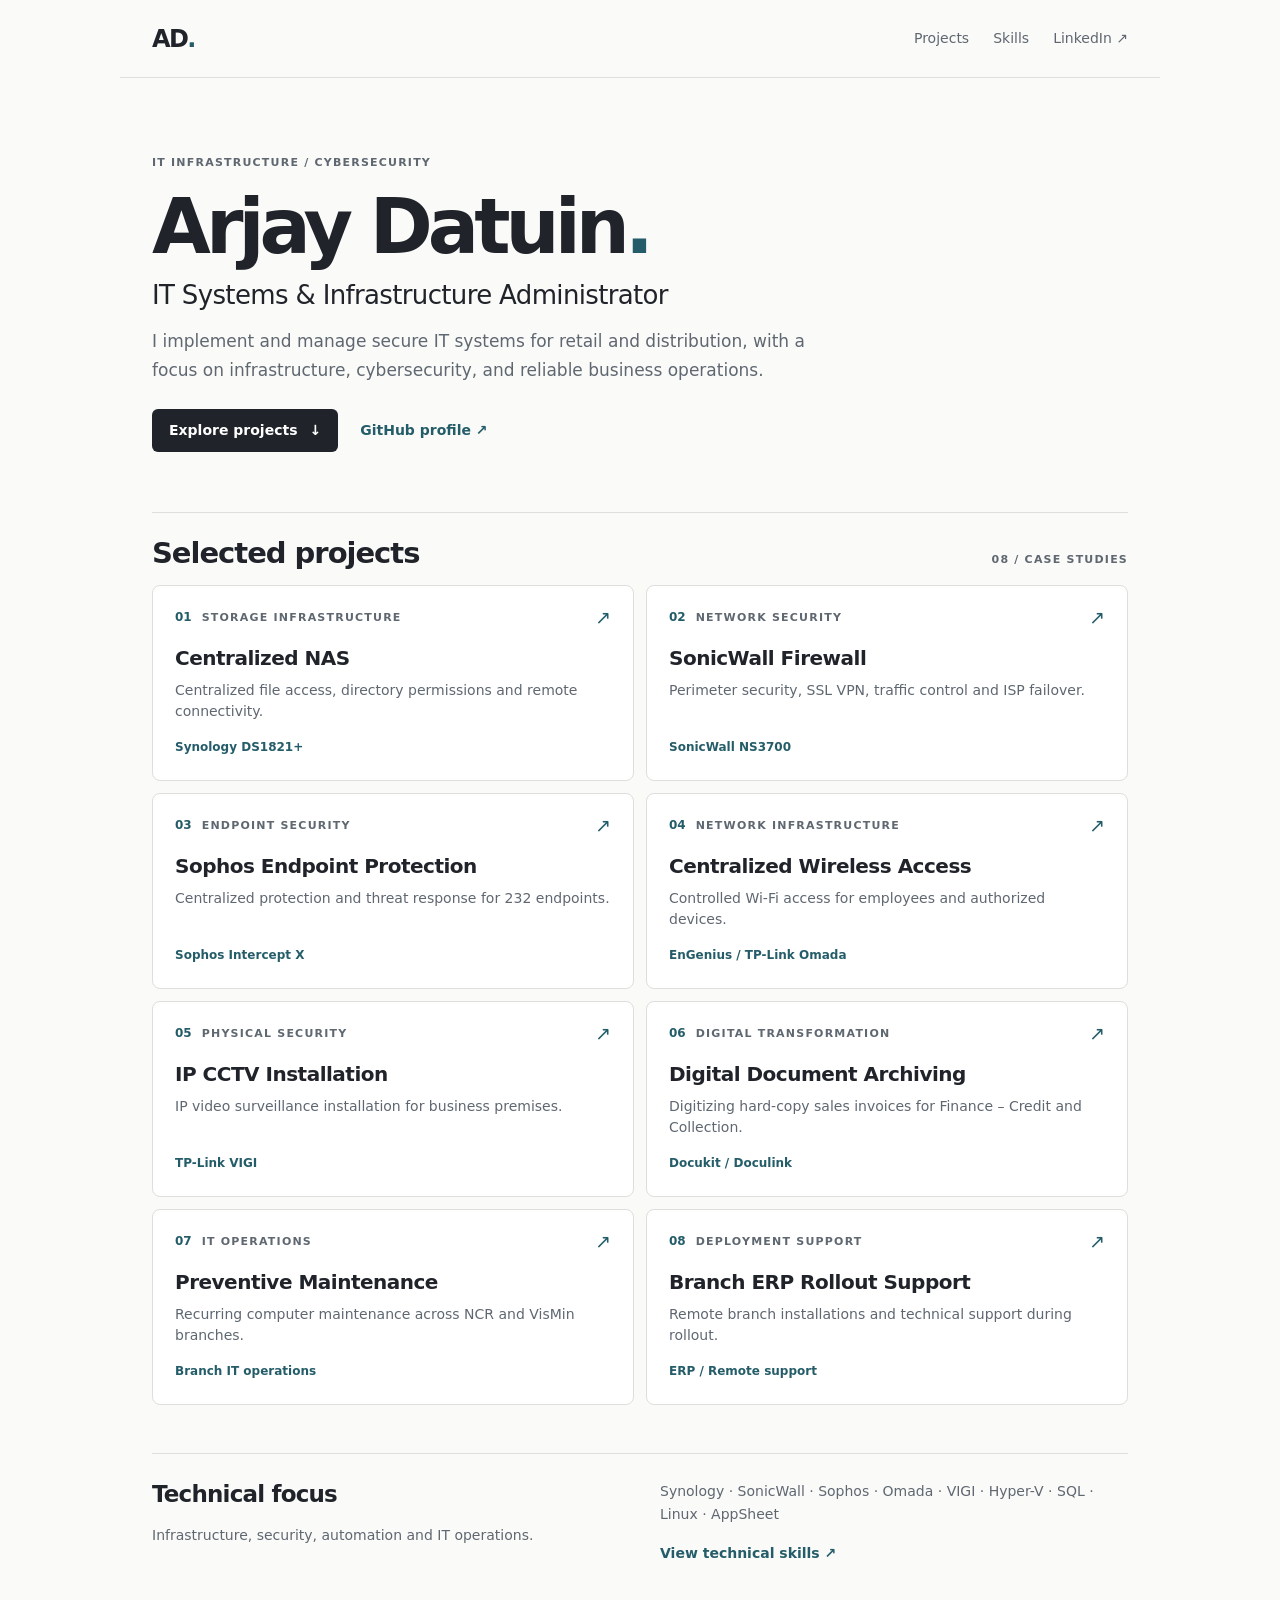
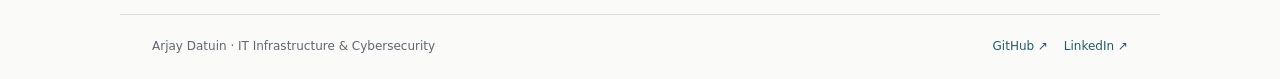
==== commit 5470419a: "Add files via upload" ====
--- a/index.html
+++ b/index.html
@@ -1,46 +1,2 @@
 <!doctype html>
-<html lang="en">
-<head>
-  <meta charset="utf-8">
-  <meta name="viewport" content="width=device-width, initial-scale=1">
-  <meta name="description" content="Arjay Datuin — IT infrastructure, network operations and security.">
-  <meta name="theme-color" content="#f7f7f5">
-  <title>Arjay Datuin — IT Infrastructure</title>
-  <link rel="stylesheet" href="style.css">
-</head>
-<body>
-  <header class="site-header">
-    <a class="brand" href="index.html" aria-label="Arjay Datuin home"><span class="brand-mark">AD</span><span>Arjay Datuin</span></a>
-    <nav aria-label="Main navigation"><a href="#work">Selected work</a><a href="skills.html">Capabilities</a><a href="#contact">Contact</a></nav>
-  </header>
-  <main id="main">
-    <section class="intro" aria-labelledby="intro-title">
-      <p class="eyebrow">IT infrastructure · Network operations · Security</p>
-      <h1 id="intro-title">Technology that keeps<br>business moving.</h1>
-      <p class="intro-copy">I lead IT operations and deliver practical infrastructure, connectivity and security solutions for distributed teams.</p>
-      <a class="text-link" href="#work">Explore selected work <span aria-hidden="true">↘</span></a>
-    </section>
-
-    <section id="work" class="work-section" aria-labelledby="work-title">
-      <div class="section-heading"><p class="eyebrow">Selected work</p><h2 id="work-title">Reliable systems, thoughtfully delivered.</h2></div>
-      <div class="work-list">
-        <article class="work-item"><span class="work-index">01</span><div><h3>Centralized storage</h3><p>Business file services, SMB access, Synology Drive and controlled remote access.</p><p class="work-tags">Synology NAS · DS1821+</p></div></article>
-        <article class="work-item"><span class="work-index">02</span><div><h3>Network security</h3><p>Office network protection, SSL VPN, security controls and dual-WAN failover.</p><p class="work-tags">SonicWall · Sophos</p></div></article>
-        <article class="work-item"><span class="work-index">03</span><div><h3>Endpoint protection</h3><p>Centralized security management and endpoint monitoring across 232 protected devices.</p><p class="work-tags">Sophos Intercept X</p></div></article>
-        <article class="work-item"><span class="work-index">04</span><div><h3>Centralized wireless access</h3><p>Managed Wi-Fi access for business locations, including TP-Link Omada network deployment and management.</p><p class="work-tags">TP-Link Omada · EnGenius</p></div></article>
-        <article class="work-item"><span class="work-index">05</span><div><h3>Video surveillance</h3><p>TP-Link VIGI CCTV installation to support dependable on-site video monitoring.</p><p class="work-tags">TP-Link VIGI</p></div></article>
-        <article class="work-item"><span class="work-index">06</span><div><h3>Digital operations</h3><p>Document digitization and recurring preventive maintenance for distributed branch operations.</p><p class="work-tags">Docukit · Doculink · NCR / Vismin</p></div></article>
-      </div>
-    </section>
-
-    <section class="about-section">
-      <p class="eyebrow">How I work</p><h2>Clear ownership. Practical improvements.</h2>
-      <p>From infrastructure planning and security to service delivery and team coordination, I focus on stable systems, useful documentation and solutions people can rely on.</p>
-      <a class="text-link" href="skills.html">View capabilities <span aria-hidden="true">↗</span></a>
-    </section>
-
-    <section id="contact" class="contact-section"><div><p class="eyebrow">Get in touch</p><h2>Let’s connect.</h2></div><div class="contact-links"><a href="https://www.linkedin.com/in/arjay-datuin-0473b1ba/">LinkedIn <span aria-hidden="true">↗</span></a><a href="https://github.com/arbdatuin">GitHub <span aria-hidden="true">↗</span></a></div></section>
-  </main>
-  <footer><span>© Arjay Datuin · IT infrastructure</span><a href="#main">Back to top ↑</a></footer>
-</body>
-</html>
+<html lang="en"><head><meta charset="utf-8"><meta name="viewport" content="width=device-width, initial-scale=1"><meta name="description" content="Portfolio — Arjay Datuin, IT infrastructure and cybersecurity."><title>Portfolio | Arjay Datuin</title><link rel="stylesheet" href="style.css"></head><body><a class="skip" href="#main">Skip to content</a><header><a class="brand" href="index.html">AD<span>.</span></a><nav aria-label="Main navigation"><a href="index.html#projects">Projects</a><a href="skills.html">Skills</a><a href="https://www.linkedin.com/in/arjay-datuin-0473b1ba/">LinkedIn ↗</a></nav></header><main id="main"><section class="hero"><p class="eyebrow">IT INFRASTRUCTURE / CYBERSECURITY</p><h1>Arjay Datuin<span class="accent">.</span></h1><h2>IT Systems &amp; Infrastructure Administrator</h2><p class="lead">I implement and manage secure IT systems for retail and distribution, with a focus on infrastructure, cybersecurity, and reliable business operations.</p><div class="actions"><a class="button" href="#projects">Explore projects <span aria-hidden="true">↓</span></a><a class="secondary" href="https://github.com/arbdatuin">GitHub profile ↗</a></div></section><section id="projects"><div class="section-heading"><h2>Selected projects</h2><span class="muted">08 / CASE STUDIES</span></div><div class="project-grid"><a class="project-card" href="projects/synology.html"><div class="card-top"><span class="index">01</span><span class="category">Storage infrastructure</span><span class="arrow" aria-hidden="true">↗</span></div><h3>Centralized NAS</h3><p>Centralized file access, directory permissions and remote connectivity.</p><span class="tech">Synology DS1821+</span></a><a class="project-card" href="projects/sonicwall.html"><div class="card-top"><span class="index">02</span><span class="category">Network security</span><span class="arrow" aria-hidden="true">↗</span></div><h3>SonicWall Firewall</h3><p>Perimeter security, SSL VPN, traffic control and ISP failover.</p><span class="tech">SonicWall NS3700</span></a><a class="project-card" href="projects/sophos.html"><div class="card-top"><span class="index">03</span><span class="category">Endpoint security</span><span class="arrow" aria-hidden="true">↗</span></div><h3>Sophos Endpoint Protection</h3><p>Centralized protection and threat response for 232 endpoints.</p><span class="tech">Sophos Intercept X</span></a><a class="project-card" href="projects/wireless.html"><div class="card-top"><span class="index">04</span><span class="category">Network infrastructure</span><span class="arrow" aria-hidden="true">↗</span></div><h3>Centralized Wireless Access</h3><p>Controlled Wi-Fi access for employees and authorized devices.</p><span class="tech">EnGenius / TP-Link Omada</span></a><a class="project-card" href="projects/cctv.html"><div class="card-top"><span class="index">05</span><span class="category">Physical security</span><span class="arrow" aria-hidden="true">↗</span></div><h3>IP CCTV Installation</h3><p>IP video surveillance installation for business premises.</p><span class="tech">TP-Link VIGI</span></a><a class="project-card" href="projects/archiving.html"><div class="card-top"><span class="index">06</span><span class="category">Digital transformation</span><span class="arrow" aria-hidden="true">↗</span></div><h3>Digital Document Archiving</h3><p>Digitizing hard-copy sales invoices for Finance – Credit and Collection.</p><span class="tech">Docukit / Doculink</span></a><a class="project-card" href="projects/maintenance.html"><div class="card-top"><span class="index">07</span><span class="category">IT operations</span><span class="arrow" aria-hidden="true">↗</span></div><h3>Preventive Maintenance</h3><p>Recurring computer maintenance across NCR and VisMin branches.</p><span class="tech">Branch IT operations</span></a><a class="project-card" href="projects/erp.html"><div class="card-top"><span class="index">08</span><span class="category">Deployment support</span><span class="arrow" aria-hidden="true">↗</span></div><h3>Branch ERP Rollout Support</h3><p>Remote branch installations and technical support during rollout.</p><span class="tech">ERP / Remote support</span></a></div></section><section class="capabilities"><div><h2>Technical focus</h2><p>Infrastructure, security, automation and IT operations.</p></div><div><p>Synology · SonicWall · Sophos · Omada · VIGI · Hyper-V · SQL · Linux · AppSheet</p><a class="secondary" href="skills.html">View technical skills ↗</a></div></section></main><footer><span>Arjay Datuin · IT Infrastructure &amp; Cybersecurity</span><span><a href="https://github.com/arbdatuin">GitHub ↗</a> <a href="https://www.linkedin.com/in/arjay-datuin-0473b1ba/">LinkedIn ↗</a></span></footer></body></html>
--- a/style.css
+++ b/style.css
@@ -1 +1 @@
-:root{color-scheme:light;--bg:#f7f7f5;--surface:#fff;--text:#20231f;--muted:#6d726b;--line:#e1e3dc;--accent:#4b684f;--width:1020px}*{box-sizing:border-box}html{scroll-behavior:smooth;scroll-padding-top:28px}body{margin:0;background:var(--bg);color:var(--text);font:16px/1.65 system-ui,-apple-system,BlinkMacSystemFont,"Segoe UI",sans-serif;-webkit-font-smoothing:antialiased}a{color:inherit;text-decoration:none}a:hover{color:var(--accent)}a:focus-visible,button:focus-visible{outline:2px solid var(--accent);outline-offset:4px}.site-header,main,footer{width:min(var(--width),calc(100% - 64px));margin-inline:auto}.site-header{min-height:84px;display:flex;align-items:center;justify-content:space-between;gap:24px;border-bottom:1px solid var(--line)}.brand{display:flex;align-items:center;gap:11px;font-size:14px;font-weight:650;letter-spacing:-.02em}.brand-mark{display:grid;place-items:center;width:34px;height:34px;border:1px solid var(--line);border-radius:50%;font-size:11px;letter-spacing:.03em}.site-header nav{display:flex;align-items:center;gap:30px;font-size:13px;color:var(--muted)}.site-header nav a[aria-current=page]{color:var(--text)}.intro{padding:105px 0 116px;max-width:780px}.eyebrow{margin:0 0 17px;color:var(--accent);font-size:11px;font-weight:650;letter-spacing:.12em;text-transform:uppercase}.intro h1{margin:0;font-size:clamp(48px,8vw,82px);font-weight:550;letter-spacing:-.075em;line-height:1.04}.intro-copy{max-width:540px;margin:26px 0 0;color:var(--muted);font-size:18px;line-height:1.65}.text-link{display:inline-flex;gap:12px;align-items:center;margin-top:27px;font-size:14px;font-weight:600}.text-link span,.contact-links span{color:var(--accent)}.work-section{padding:38px 0 88px;border-top:1px solid var(--line)}.section-heading{display:grid;grid-template-columns:1fr 2fr;gap:24px;align-items:start;margin-bottom:25px}.section-heading .eyebrow{margin-top:11px}.section-heading h2,.about-section h2,.contact-section h2{max-width:560px;margin:0;font-size:clamp(27px,4vw,39px);font-weight:520;letter-spacing:-.05em;line-height:1.18}.work-list{border-top:1px solid var(--line)}.work-item{display:grid;grid-template-columns:1fr 2fr;gap:24px;padding:24px 0;border-bottom:1px solid var(--line)}.work-index{padding-top:4px;color:#969b91;font-size:12px;font-variant-numeric:tabular-nums}.work-item h3{margin:0 0 5px;font-size:17px;font-weight:620;letter-spacing:-.025em}.work-item p{margin:0;color:var(--muted);font-size:14px}.work-item .work-tags{margin-top:9px;color:var(--accent);font-size:12px}.about-section{padding:72px 0 86px;border-top:1px solid var(--line)}.about-section>p:not(.eyebrow){max-width:620px;margin:20px 0 0;color:var(--muted)}.contact-section{display:flex;justify-content:space-between;align-items:end;gap:32px;padding:36px 0 70px;border-top:1px solid var(--line)}.contact-section h2{font-size:32px}.contact-links{display:flex;gap:25px;font-size:14px;font-weight:550}.contact-links a{white-space:nowrap}footer{display:flex;justify-content:space-between;gap:16px;padding:20px 0 28px;border-top:1px solid var(--line);color:var(--muted);font-size:12px}.compact-intro{padding:82px 0 64px}.compact-intro h1{font-size:clamp(46px,7vw,68px)}.profile-copy{max-width:600px;color:var(--muted)}.button{display:inline-block;margin-top:23px;padding:10px 15px;border:1px solid var(--line);border-radius:4px;background:transparent;color:var(--text);font:inherit;font-size:13px;font-weight:600;cursor:pointer}.button:hover{border-color:var(--accent);color:var(--accent)}.capability-grid{display:grid;grid-template-columns:repeat(2,minmax(0,1fr));border-top:1px solid var(--line);border-left:1px solid var(--line)}.capability{min-height:190px;padding:27px 28px;border-right:1px solid var(--line);border-bottom:1px solid var(--line)}.capability .eyebrow{font-size:10px}.capability h2{margin:0 0 13px;font-size:20px;font-weight:570;letter-spacing:-.04em}.capability ul{margin:0;padding:0;list-style:none;color:var(--muted);font-size:14px}.capability li+li{margin-top:7px}.capability>p:not(.eyebrow){margin:0;color:var(--muted);font-size:14px}.capability-grid+.about-section{margin-top:72px}.print-page .capability-grid{margin-bottom:70px}@media(max-width:680px){.site-header,main,footer{width:calc(100% - 40px)}.site-header{min-height:72px;align-items:flex-start;padding:18px 0;flex-direction:column;gap:15px}.site-header nav{gap:20px;flex-wrap:wrap;font-size:12px}.intro{padding:78px 0 86px}.intro-copy{font-size:16px}.section-heading,.work-item{grid-template-columns:1fr;gap:8px}.section-heading{margin-bottom:20px}.section-heading .eyebrow{margin:0}.work-item{padding:20px 0}.work-index{padding:0}.about-section{padding:54px 0 62px}.contact-section{align-items:flex-start;flex-direction:column;padding-bottom:48px}.contact-links{flex-wrap:wrap}.capability-grid{grid-template-columns:1fr}.capability{min-height:0;padding:23px 20px}.compact-intro{padding:64px 0 52px}footer{font-size:11px}}@media print{body{background:#fff;font-size:11pt}.site-header,footer,.button{display:none!important}.site-header,main{width:100%}.intro{padding:0 0 22px}.intro h1{font-size:32pt}.intro-copy{margin-top:10px}.about-section{padding:20px 0}.capability-grid{grid-template-columns:repeat(2,1fr)}.capability{min-height:0;padding:14px}.contact-section{padding:18px 0}.work-item,.capability{break-inside:avoid}}
+:root{color-scheme:light;--bg:#fafaf8;--surface:#fff;--ink:#20242a;--muted:#5f6771;--line:#dedfdb;--accent:#245d69;--soft:#f0f2ef;--width:1040px}*{box-sizing:border-box}html{scroll-behavior:smooth;scroll-padding-top:20px}body{margin:0;background:var(--bg);color:var(--ink);font:16px/1.65 system-ui,-apple-system,BlinkMacSystemFont,"Segoe UI",sans-serif;-webkit-font-smoothing:antialiased}header,main,footer{max-width:var(--width);margin:auto;padding-inline:32px}header{min-height:78px;display:flex;justify-content:space-between;align-items:center;gap:20px;border-bottom:1px solid var(--line)}.brand{font-size:24px;font-weight:800;letter-spacing:-.07em;color:var(--ink);line-height:1}.brand span,.accent{color:var(--accent)}nav{display:flex;gap:24px;align-items:center;flex-wrap:wrap;font-size:14px}nav a{color:var(--muted)}a{color:var(--accent);text-decoration:none}a:hover{text-decoration:underline;text-underline-offset:4px}a:focus-visible{outline:2px solid var(--accent);outline-offset:5px}.skip{position:absolute;top:-80px;left:16px;padding:10px;background:var(--surface)}.skip:focus{top:10px}.hero{padding:76px 0 60px;max-width:820px}.eyebrow,.category,.muted{font-size:11px;letter-spacing:.11em;font-weight:650;text-transform:uppercase;color:var(--muted)}h1,h2,h3,p{margin:0}h1{font-size:clamp(44px,7vw,76px);letter-spacing:-.065em;line-height:1.07;font-weight:720;margin:14px 0 12px}h2{font-size:clamp(22px,3vw,29px);line-height:1.3;letter-spacing:-.035em;font-weight:650;margin-bottom:14px}h3{font-size:20px;line-height:1.35;letter-spacing:-.025em;font-weight:650;margin-bottom:8px}p{color:var(--muted);margin:0 0 14px}.hero h2{font-weight:500;letter-spacing:-.025em;font-size:clamp(19px,3vw,26px)}.lead{font-size:17px;max-width:690px;line-height:1.7}.actions{display:flex;align-items:center;gap:22px;flex-wrap:wrap;margin-top:24px}.button{display:inline-flex;align-items:center;gap:12px;padding:10px 17px;background:var(--ink);color:var(--surface);border-radius:6px;font-weight:600;font-size:14px}.secondary,.project-link{font-weight:600;font-size:14px}.section-heading{display:flex;justify-content:space-between;gap:12px;align-items:baseline;padding:22px 0 12px;border-top:1px solid var(--line)}.section-heading h2{margin:0}.project-grid{display:grid;grid-template-columns:1fr 1fr;gap:12px}.project-card{display:flex;flex-direction:column;align-items:flex-start;min-height:196px;border:1px solid var(--line);background:var(--surface);border-radius:8px;padding:22px;color:var(--ink);transition:border-color .15s,background .15s}.project-card:hover{border-color:var(--accent);background:var(--soft);text-decoration:none}.card-top{display:flex;align-items:center;gap:10px;width:100%;margin-bottom:17px}.index{font-size:12px;font-weight:600;font-variant-numeric:tabular-nums;color:var(--accent)}.arrow{margin-left:auto;color:var(--accent);font-size:19px;line-height:1}.project-card p{font-size:14px;line-height:1.55;margin-bottom:12px}.tech{margin-top:auto;color:var(--accent);font-size:12px;font-weight:600}.capabilities{display:grid;grid-template-columns:1fr 1fr;gap:40px;border-top:1px solid var(--line);padding-top:26px;margin:48px 0}.capabilities h2{font-size:23px}.capabilities p{font-size:14px}footer{display:flex;justify-content:space-between;gap:18px;flex-wrap:wrap;padding-block:22px;border-top:1px solid var(--line);font-size:12px;color:var(--muted)}footer a+a{margin-left:12px}.case{max-width:860px}.case-hero{padding:38px 0 10px}.case-hero h1{font-size:clamp(34px,5vw,56px)}.back{font-size:13px;display:inline-block;margin-bottom:23px}.case section{margin-bottom:32px}.case section:not(.case-hero){border-top:1px solid var(--line);padding-top:24px}.case h2:not(:first-child){margin-top:23px}.case .lead{font-size:17px}.case p,.case li{font-size:15px}.tags{display:flex;flex-wrap:wrap;gap:8px}.tags span{font-size:12px;color:var(--muted);border:1px solid var(--line);border-radius:5px;padding:4px 8px;background:var(--surface)}.grid,.skill-grid{display:grid;grid-template-columns:repeat(2,minmax(0,1fr));gap:12px}.grid article,.skill-grid article,.panel{padding:18px;border:1px solid var(--line);border-radius:8px;background:var(--surface)}.skill-grid{margin:24px 0 48px}.skill-grid h2{font-size:19px}img{display:block;max-width:100%;height:auto;border-radius:8px}.diagram{max-width:min(100%,620px)}.fine{font-size:12px!important;color:var(--muted);margin-top:10px}.notice{padding:12px 16px;border-left:2px solid var(--accent);background:var(--soft);font-size:13px!important}.metrics{display:grid;grid-template-columns:repeat(auto-fit,minmax(130px,1fr));gap:10px;margin:18px 0}.metrics div{padding:12px 14px;border:1px solid var(--line);border-radius:6px;background:var(--surface)}.metrics strong{display:block;color:var(--accent);font-size:22px;line-height:1.3}.metrics small{color:var(--muted);font-size:12px}ul{padding-left:22px}li{margin-bottom:6px}table{border-collapse:collapse;width:100%}td,th{padding:10px;text-align:left;border-bottom:1px solid var(--line)}@media(max-width:640px){header,main,footer{padding-inline:20px}header{min-height:66px;gap:12px}nav{gap:14px;font-size:13px}.hero{padding:45px 0 39px}.project-grid,.grid,.skill-grid,.capabilities{grid-template-columns:1fr}.capabilities{gap:8px}.project-card{min-height:170px;padding:18px}.section-heading .muted{font-size:10px}.case-hero{padding-top:25px}footer{display:block}footer span{display:block;margin-bottom:8px}}@media(prefers-reduced-motion:reduce){html{scroll-behavior:auto}*{transition:none!important}}@media print{header,footer,.skip,.actions{display:none}body{background:white;color:black}main{max-width:none;padding:0}.project-card,.grid article{break-inside:avoid}a{color:#222}}
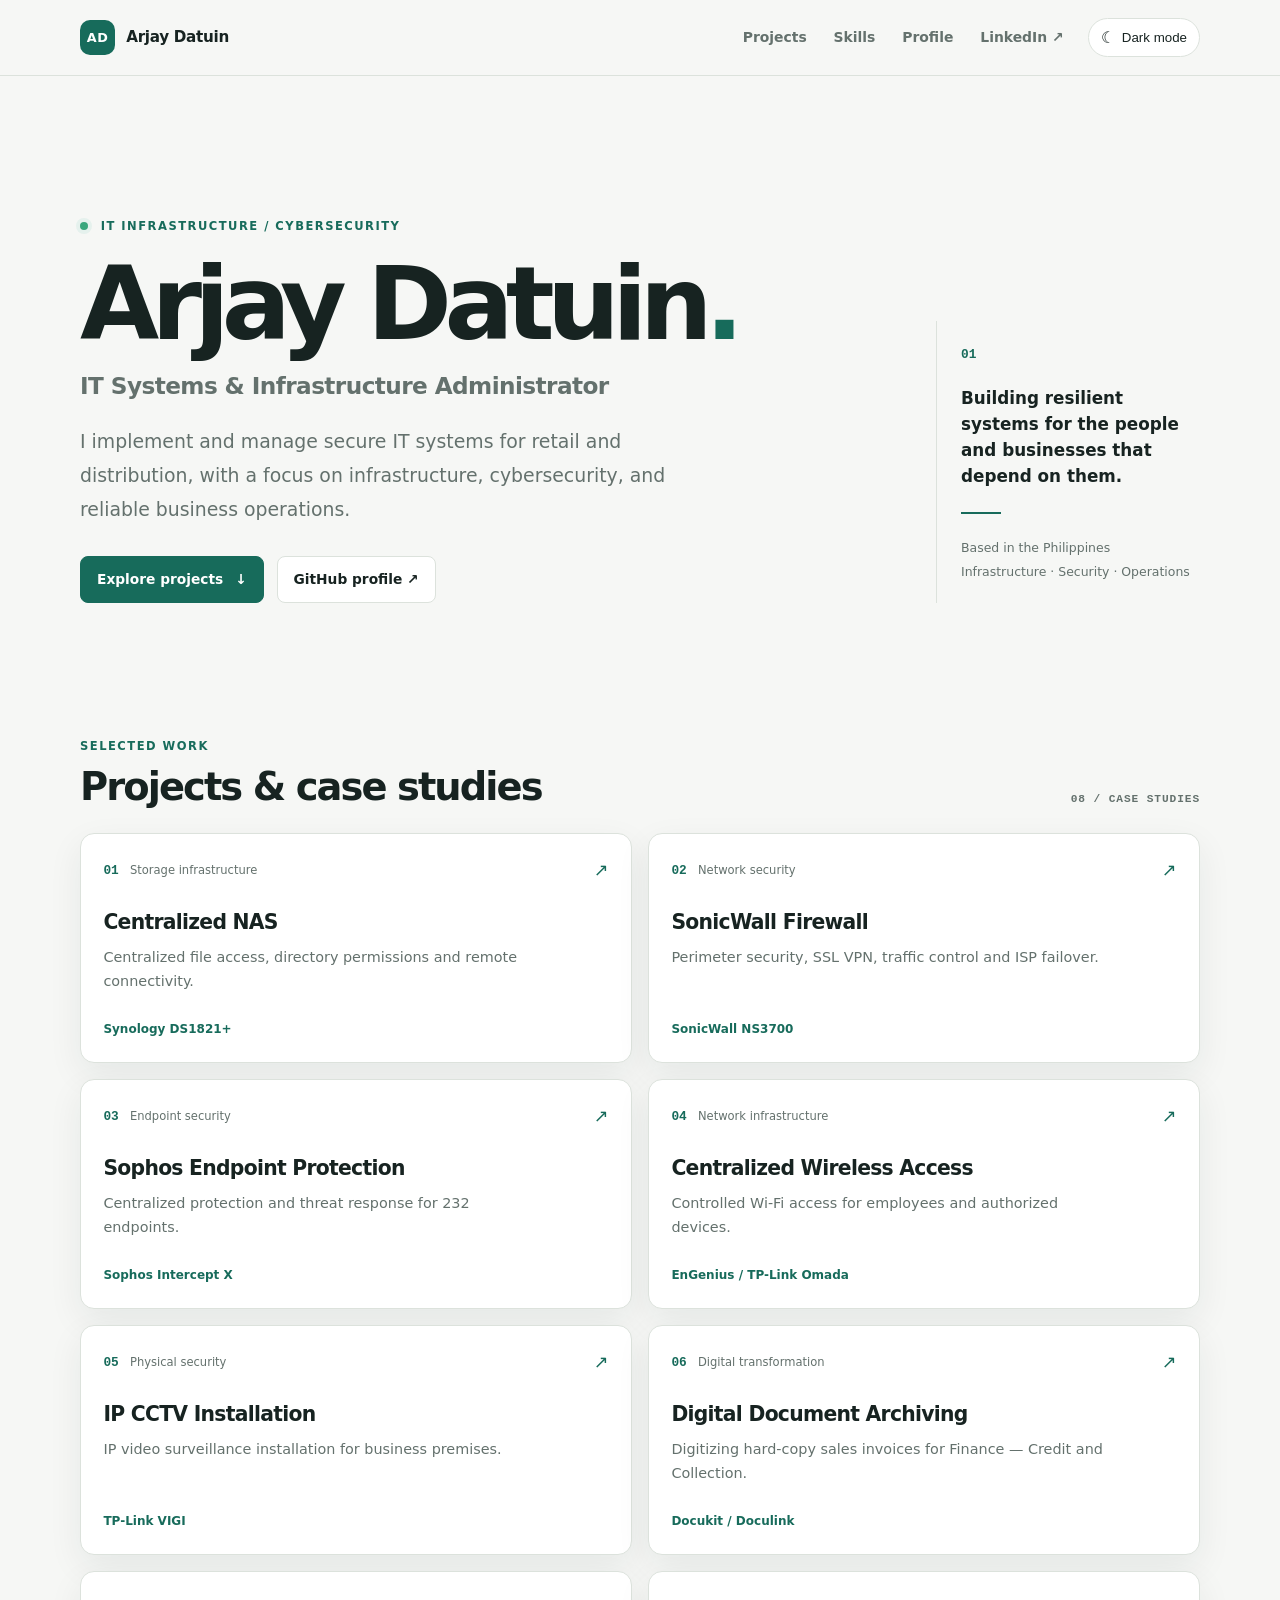
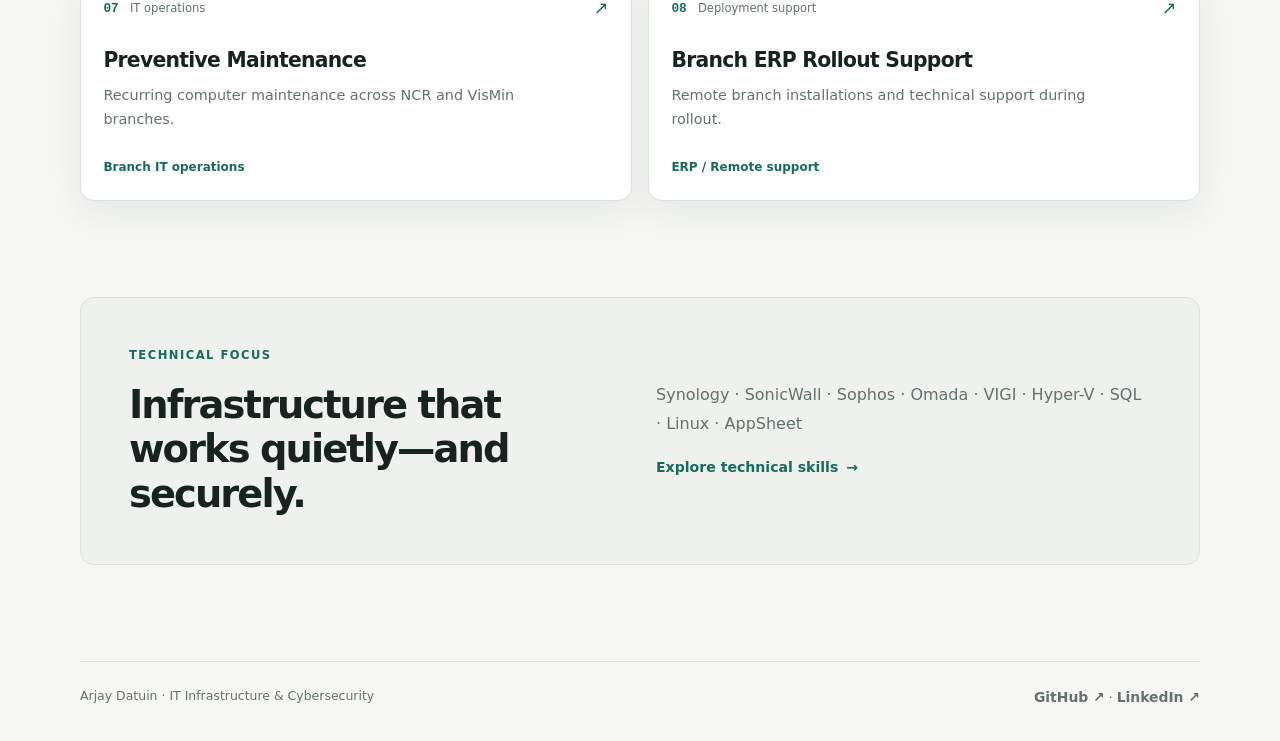
==== commit b92ed8e9: "Improve portfolio UI and add persistent light/dark theme toggle" ====
--- a/index.html
+++ b/index.html
@@ -1,2 +1,31 @@
 <!doctype html>
-<html lang="en"><head><meta charset="utf-8"><meta name="viewport" content="width=device-width, initial-scale=1"><meta name="description" content="Portfolio — Arjay Datuin, IT infrastructure and cybersecurity."><title>Portfolio | Arjay Datuin</title><link rel="stylesheet" href="style.css"></head><body><a class="skip" href="#main">Skip to content</a><header><a class="brand" href="index.html">AD<span>.</span></a><nav aria-label="Main navigation"><a href="index.html#projects">Projects</a><a href="skills.html">Skills</a><a href="https://www.linkedin.com/in/arjay-datuin-0473b1ba/">LinkedIn ↗</a></nav></header><main id="main"><section class="hero"><p class="eyebrow">IT INFRASTRUCTURE / CYBERSECURITY</p><h1>Arjay Datuin<span class="accent">.</span></h1><h2>IT Systems &amp; Infrastructure Administrator</h2><p class="lead">I implement and manage secure IT systems for retail and distribution, with a focus on infrastructure, cybersecurity, and reliable business operations.</p><div class="actions"><a class="button" href="#projects">Explore projects <span aria-hidden="true">↓</span></a><a class="secondary" href="https://github.com/arbdatuin">GitHub profile ↗</a></div></section><section id="projects"><div class="section-heading"><h2>Selected projects</h2><span class="muted">08 / CASE STUDIES</span></div><div class="project-grid"><a class="project-card" href="projects/synology.html"><div class="card-top"><span class="index">01</span><span class="category">Storage infrastructure</span><span class="arrow" aria-hidden="true">↗</span></div><h3>Centralized NAS</h3><p>Centralized file access, directory permissions and remote connectivity.</p><span class="tech">Synology DS1821+</span></a><a class="project-card" href="projects/sonicwall.html"><div class="card-top"><span class="index">02</span><span class="category">Network security</span><span class="arrow" aria-hidden="true">↗</span></div><h3>SonicWall Firewall</h3><p>Perimeter security, SSL VPN, traffic control and ISP failover.</p><span class="tech">SonicWall NS3700</span></a><a class="project-card" href="projects/sophos.html"><div class="card-top"><span class="index">03</span><span class="category">Endpoint security</span><span class="arrow" aria-hidden="true">↗</span></div><h3>Sophos Endpoint Protection</h3><p>Centralized protection and threat response for 232 endpoints.</p><span class="tech">Sophos Intercept X</span></a><a class="project-card" href="projects/wireless.html"><div class="card-top"><span class="index">04</span><span class="category">Network infrastructure</span><span class="arrow" aria-hidden="true">↗</span></div><h3>Centralized Wireless Access</h3><p>Controlled Wi-Fi access for employees and authorized devices.</p><span class="tech">EnGenius / TP-Link Omada</span></a><a class="project-card" href="projects/cctv.html"><div class="card-top"><span class="index">05</span><span class="category">Physical security</span><span class="arrow" aria-hidden="true">↗</span></div><h3>IP CCTV Installation</h3><p>IP video surveillance installation for business premises.</p><span class="tech">TP-Link VIGI</span></a><a class="project-card" href="projects/archiving.html"><div class="card-top"><span class="index">06</span><span class="category">Digital transformation</span><span class="arrow" aria-hidden="true">↗</span></div><h3>Digital Document Archiving</h3><p>Digitizing hard-copy sales invoices for Finance – Credit and Collection.</p><span class="tech">Docukit / Doculink</span></a><a class="project-card" href="projects/maintenance.html"><div class="card-top"><span class="index">07</span><span class="category">IT operations</span><span class="arrow" aria-hidden="true">↗</span></div><h3>Preventive Maintenance</h3><p>Recurring computer maintenance across NCR and VisMin branches.</p><span class="tech">Branch IT operations</span></a><a class="project-card" href="projects/erp.html"><div class="card-top"><span class="index">08</span><span class="category">Deployment support</span><span class="arrow" aria-hidden="true">↗</span></div><h3>Branch ERP Rollout Support</h3><p>Remote branch installations and technical support during rollout.</p><span class="tech">ERP / Remote support</span></a></div></section><section class="capabilities"><div><h2>Technical focus</h2><p>Infrastructure, security, automation and IT operations.</p></div><div><p>Synology · SonicWall · Sophos · Omada · VIGI · Hyper-V · SQL · Linux · AppSheet</p><a class="secondary" href="skills.html">View technical skills ↗</a></div></section></main><footer><span>Arjay Datuin · IT Infrastructure &amp; Cybersecurity</span><span><a href="https://github.com/arbdatuin">GitHub ↗</a> <a href="https://www.linkedin.com/in/arjay-datuin-0473b1ba/">LinkedIn ↗</a></span></footer></body></html>+<html lang="en">
+<head>
+  <meta charset="utf-8">
+  <meta name="viewport" content="width=device-width, initial-scale=1">
+  <meta name="description" content="Portfolio — Arjay Datuin, IT infrastructure and cybersecurity.">
+  <meta name="theme-color" content="#f6f7f5">
+  <title>Portfolio | Arjay Datuin</title>
+  <link rel="stylesheet" href="style.css">
+  <script src="theme.js" defer></script>
+</head>
+<body>
+  <a class="skip" href="#main">Skip to content</a>
+  <header class="site-header"><a class="brand" href="index.html" aria-label="Arjay Datuin home"><span class="brand-mark">AD</span><span>Arjay Datuin</span></a><nav aria-label="Main navigation"><a href="#projects">Projects</a><a href="skills.html">Skills</a><a href="resume.html">Profile</a><a href="https://www.linkedin.com/in/arjay-datuin-0473b1ba/" target="_blank" rel="noreferrer">LinkedIn ↗</a></nav><button class="theme-toggle" type="button" aria-label="Switch to dark mode" title="Switch color theme"><span aria-hidden="true">☾</span><span class="theme-label">Dark mode</span></button></header>
+  <main id="main">
+    <section class="hero"><div class="hero-copy"><p class="eyebrow"><span class="status-dot"></span> IT infrastructure / Cybersecurity</p><h1>Arjay Datuin<span class="accent">.</span></h1><h2>IT Systems &amp; Infrastructure Administrator</h2><p class="lead">I implement and manage secure IT systems for retail and distribution, with a focus on infrastructure, cybersecurity, and reliable business operations.</p><div class="actions"><a class="button" href="#projects">Explore projects <span aria-hidden="true">↓</span></a><a class="button button-secondary" href="https://github.com/arbdatuin" target="_blank" rel="noreferrer">GitHub profile ↗</a></div></div><div class="hero-aside"><span class="aside-number">01</span><p>Building resilient systems for the people and businesses that depend on them.</p><span class="aside-rule"></span><p class="aside-meta">Based in the Philippines<br>Infrastructure · Security · Operations</p></div></section>
+    <section class="section" id="projects"><div class="section-heading"><div><p class="eyebrow">Selected work</p><h2>Projects &amp; case studies</h2></div><span class="section-count">08 / CASE STUDIES</span></div><div class="project-grid">
+      <a class="project-card" href="projects/synology.html"><div class="card-top"><span class="index">01</span><span class="category">Storage infrastructure</span><span class="arrow" aria-hidden="true">↗</span></div><h3>Centralized NAS</h3><p>Centralized file access, directory permissions and remote connectivity.</p><span class="tech">Synology DS1821+</span></a>
+      <a class="project-card" href="projects/sonicwall.html"><div class="card-top"><span class="index">02</span><span class="category">Network security</span><span class="arrow" aria-hidden="true">↗</span></div><h3>SonicWall Firewall</h3><p>Perimeter security, SSL VPN, traffic control and ISP failover.</p><span class="tech">SonicWall NS3700</span></a>
+      <a class="project-card" href="projects/sophos.html"><div class="card-top"><span class="index">03</span><span class="category">Endpoint security</span><span class="arrow" aria-hidden="true">↗</span></div><h3>Sophos Endpoint Protection</h3><p>Centralized protection and threat response for 232 endpoints.</p><span class="tech">Sophos Intercept X</span></a>
+      <a class="project-card" href="projects/wireless.html"><div class="card-top"><span class="index">04</span><span class="category">Network infrastructure</span><span class="arrow" aria-hidden="true">↗</span></div><h3>Centralized Wireless Access</h3><p>Controlled Wi-Fi access for employees and authorized devices.</p><span class="tech">EnGenius / TP-Link Omada</span></a>
+      <a class="project-card" href="projects/cctv.html"><div class="card-top"><span class="index">05</span><span class="category">Physical security</span><span class="arrow" aria-hidden="true">↗</span></div><h3>IP CCTV Installation</h3><p>IP video surveillance installation for business premises.</p><span class="tech">TP-Link VIGI</span></a>
+      <a class="project-card" href="projects/archiving.html"><div class="card-top"><span class="index">06</span><span class="category">Digital transformation</span><span class="arrow" aria-hidden="true">↗</span></div><h3>Digital Document Archiving</h3><p>Digitizing hard-copy sales invoices for Finance — Credit and Collection.</p><span class="tech">Docukit / Doculink</span></a>
+      <a class="project-card" href="projects/maintenance.html"><div class="card-top"><span class="index">07</span><span class="category">IT operations</span><span class="arrow" aria-hidden="true">↗</span></div><h3>Preventive Maintenance</h3><p>Recurring computer maintenance across NCR and VisMin branches.</p><span class="tech">Branch IT operations</span></a>
+      <a class="project-card" href="projects/erp.html"><div class="card-top"><span class="index">08</span><span class="category">Deployment support</span><span class="arrow" aria-hidden="true">↗</span></div><h3>Branch ERP Rollout Support</h3><p>Remote branch installations and technical support during rollout.</p><span class="tech">ERP / Remote support</span></a>
+    </div></section>
+    <section class="focus-panel"><div><p class="eyebrow">Technical focus</p><h2>Infrastructure that works quietly—and securely.</h2></div><div><p>Synology · SonicWall · Sophos · Omada · VIGI · Hyper-V · SQL · Linux · AppSheet</p><a class="text-link" href="skills.html">Explore technical skills <span aria-hidden="true">→</span></a></div></section>
+  </main>
+  <footer><span>Arjay Datuin · IT Infrastructure &amp; Cybersecurity</span><span><a href="https://github.com/arbdatuin" target="_blank" rel="noreferrer">GitHub ↗</a> · <a href="https://www.linkedin.com/in/arjay-datuin-0473b1ba/" target="_blank" rel="noreferrer">LinkedIn ↗</a></span></footer>
+</body>
+</html>
--- a/style.css
+++ b/style.css
@@ -1 +1,4 @@
-:root{color-scheme:light;--bg:#fafaf8;--surface:#fff;--ink:#20242a;--muted:#5f6771;--line:#dedfdb;--accent:#245d69;--soft:#f0f2ef;--width:1040px}*{box-sizing:border-box}html{scroll-behavior:smooth;scroll-padding-top:20px}body{margin:0;background:var(--bg);color:var(--ink);font:16px/1.65 system-ui,-apple-system,BlinkMacSystemFont,"Segoe UI",sans-serif;-webkit-font-smoothing:antialiased}header,main,footer{max-width:var(--width);margin:auto;padding-inline:32px}header{min-height:78px;display:flex;justify-content:space-between;align-items:center;gap:20px;border-bottom:1px solid var(--line)}.brand{font-size:24px;font-weight:800;letter-spacing:-.07em;color:var(--ink);line-height:1}.brand span,.accent{color:var(--accent)}nav{display:flex;gap:24px;align-items:center;flex-wrap:wrap;font-size:14px}nav a{color:var(--muted)}a{color:var(--accent);text-decoration:none}a:hover{text-decoration:underline;text-underline-offset:4px}a:focus-visible{outline:2px solid var(--accent);outline-offset:5px}.skip{position:absolute;top:-80px;left:16px;padding:10px;background:var(--surface)}.skip:focus{top:10px}.hero{padding:76px 0 60px;max-width:820px}.eyebrow,.category,.muted{font-size:11px;letter-spacing:.11em;font-weight:650;text-transform:uppercase;color:var(--muted)}h1,h2,h3,p{margin:0}h1{font-size:clamp(44px,7vw,76px);letter-spacing:-.065em;line-height:1.07;font-weight:720;margin:14px 0 12px}h2{font-size:clamp(22px,3vw,29px);line-height:1.3;letter-spacing:-.035em;font-weight:650;margin-bottom:14px}h3{font-size:20px;line-height:1.35;letter-spacing:-.025em;font-weight:650;margin-bottom:8px}p{color:var(--muted);margin:0 0 14px}.hero h2{font-weight:500;letter-spacing:-.025em;font-size:clamp(19px,3vw,26px)}.lead{font-size:17px;max-width:690px;line-height:1.7}.actions{display:flex;align-items:center;gap:22px;flex-wrap:wrap;margin-top:24px}.button{display:inline-flex;align-items:center;gap:12px;padding:10px 17px;background:var(--ink);color:var(--surface);border-radius:6px;font-weight:600;font-size:14px}.secondary,.project-link{font-weight:600;font-size:14px}.section-heading{display:flex;justify-content:space-between;gap:12px;align-items:baseline;padding:22px 0 12px;border-top:1px solid var(--line)}.section-heading h2{margin:0}.project-grid{display:grid;grid-template-columns:1fr 1fr;gap:12px}.project-card{display:flex;flex-direction:column;align-items:flex-start;min-height:196px;border:1px solid var(--line);background:var(--surface);border-radius:8px;padding:22px;color:var(--ink);transition:border-color .15s,background .15s}.project-card:hover{border-color:var(--accent);background:var(--soft);text-decoration:none}.card-top{display:flex;align-items:center;gap:10px;width:100%;margin-bottom:17px}.index{font-size:12px;font-weight:600;font-variant-numeric:tabular-nums;color:var(--accent)}.arrow{margin-left:auto;color:var(--accent);font-size:19px;line-height:1}.project-card p{font-size:14px;line-height:1.55;margin-bottom:12px}.tech{margin-top:auto;color:var(--accent);font-size:12px;font-weight:600}.capabilities{display:grid;grid-template-columns:1fr 1fr;gap:40px;border-top:1px solid var(--line);padding-top:26px;margin:48px 0}.capabilities h2{font-size:23px}.capabilities p{font-size:14px}footer{display:flex;justify-content:space-between;gap:18px;flex-wrap:wrap;padding-block:22px;border-top:1px solid var(--line);font-size:12px;color:var(--muted)}footer a+a{margin-left:12px}.case{max-width:860px}.case-hero{padding:38px 0 10px}.case-hero h1{font-size:clamp(34px,5vw,56px)}.back{font-size:13px;display:inline-block;margin-bottom:23px}.case section{margin-bottom:32px}.case section:not(.case-hero){border-top:1px solid var(--line);padding-top:24px}.case h2:not(:first-child){margin-top:23px}.case .lead{font-size:17px}.case p,.case li{font-size:15px}.tags{display:flex;flex-wrap:wrap;gap:8px}.tags span{font-size:12px;color:var(--muted);border:1px solid var(--line);border-radius:5px;padding:4px 8px;background:var(--surface)}.grid,.skill-grid{display:grid;grid-template-columns:repeat(2,minmax(0,1fr));gap:12px}.grid article,.skill-grid article,.panel{padding:18px;border:1px solid var(--line);border-radius:8px;background:var(--surface)}.skill-grid{margin:24px 0 48px}.skill-grid h2{font-size:19px}img{display:block;max-width:100%;height:auto;border-radius:8px}.diagram{max-width:min(100%,620px)}.fine{font-size:12px!important;color:var(--muted);margin-top:10px}.notice{padding:12px 16px;border-left:2px solid var(--accent);background:var(--soft);font-size:13px!important}.metrics{display:grid;grid-template-columns:repeat(auto-fit,minmax(130px,1fr));gap:10px;margin:18px 0}.metrics div{padding:12px 14px;border:1px solid var(--line);border-radius:6px;background:var(--surface)}.metrics strong{display:block;color:var(--accent);font-size:22px;line-height:1.3}.metrics small{color:var(--muted);font-size:12px}ul{padding-left:22px}li{margin-bottom:6px}table{border-collapse:collapse;width:100%}td,th{padding:10px;text-align:left;border-bottom:1px solid var(--line)}@media(max-width:640px){header,main,footer{padding-inline:20px}header{min-height:66px;gap:12px}nav{gap:14px;font-size:13px}.hero{padding:45px 0 39px}.project-grid,.grid,.skill-grid,.capabilities{grid-template-columns:1fr}.capabilities{gap:8px}.project-card{min-height:170px;padding:18px}.section-heading .muted{font-size:10px}.case-hero{padding-top:25px}footer{display:block}footer span{display:block;margin-bottom:8px}}@media(prefers-reduced-motion:reduce){html{scroll-behavior:auto}*{transition:none!important}}@media print{header,footer,.skip,.actions{display:none}body{background:white;color:black}main{max-width:none;padding:0}.project-card,.grid article{break-inside:avoid}a{color:#222}}
+/* Arjay Datuin portfolio — responsive, accessible light/dark design system */
+:root{color-scheme:light;--bg:#f6f7f5;--surface:#fff;--surface-2:#eef1ed;--ink:#172321;--muted:#64716d;--line:#dce2dc;--accent:#176b5b;--accent-strong:#0d5145;--accent-wash:#e5f1ed;--shadow:0 12px 35px rgba(20,42,36,.07);--width:1120px;--radius:14px}
+:root[data-theme="dark"]{color-scheme:dark;--bg:#111817;--surface:#192220;--surface-2:#202b28;--ink:#edf3ef;--muted:#a6b4ae;--line:#34423d;--accent:#72cfb4;--accent-strong:#9be2ce;--accent-wash:#203b33;--shadow:0 12px 35px rgba(0,0,0,.2)}
+*{box-sizing:border-box}html{scroll-behavior:smooth;scroll-padding-top:90px}body{margin:0;background:var(--bg);color:var(--ink);font:16px/1.65 Inter,ui-sans-serif,system-ui,-apple-system,BlinkMacSystemFont,"Segoe UI",sans-serif;transition:background-color .2s,color .2s}a{color:inherit;text-decoration:none}a:focus-visible,button:focus-visible{outline:3px solid var(--accent);outline-offset:4px}::selection{background:var(--accent);color:var(--surface)}.skip{position:absolute;top:-60px;left:1rem;z-index:10;padding:.7rem 1rem;background:var(--ink);color:var(--bg)}.skip:focus{top:1rem}.site-header{position:sticky;top:0;z-index:5;display:flex;align-items:center;gap:1.5rem;min-height:76px;padding:0 max(calc((100vw - var(--width))/2),5vw);border-bottom:1px solid var(--line);background:color-mix(in srgb,var(--bg) 92%,transparent);backdrop-filter:blur(14px)}.brand{display:inline-flex;align-items:center;gap:.7rem;margin-right:auto;font-size:.95rem;font-weight:750;letter-spacing:-.02em;white-space:nowrap}.brand-mark{display:grid;width:35px;height:35px;place-items:center;border-radius:10px;background:var(--accent);color:#fff;font-size:.8rem;letter-spacing:.04em}.site-header nav{display:flex;align-items:center;gap:clamp(.8rem,2.1vw,1.8rem)}.site-header nav a,footer a{color:var(--muted);font-size:.87rem;font-weight:600;transition:color .18s}.site-header nav a:hover,footer a:hover,.text-link:hover,.back-link:hover{color:var(--accent)}.site-header nav a[aria-current="page"]{color:var(--accent)}.theme-toggle{display:inline-flex;align-items:center;gap:.45rem;padding:.55rem .75rem;border:1px solid var(--line);border-radius:999px;background:var(--surface);color:var(--ink);font:600 .78rem inherit;cursor:pointer;white-space:nowrap;transition:border-color .18s,background .18s}.theme-toggle:hover{border-color:var(--accent);background:var(--accent-wash)}.theme-toggle span:first-child{font-size:1rem}.hero,.section,.focus-panel,.page-intro,.skill-grid,.contact-band,.case-study{width:min(var(--width),90vw);margin-inline:auto}.hero{display:grid;grid-template-columns:minmax(0,1.5fr) minmax(210px,.5fr);align-items:end;gap:4rem;padding:clamp(5rem,11vw,9rem) 0 clamp(4rem,8vw,7rem)}.eyebrow{margin:0 0 1.15rem;color:var(--accent);font-size:.72rem;font-weight:750;letter-spacing:.13em;text-transform:uppercase}.status-dot{display:inline-block;width:8px;height:8px;margin-right:.45rem;border-radius:50%;background:#38a67c;box-shadow:0 0 0 4px var(--accent-wash)}h1,h2,h3,p{margin-top:0}h1{max-width:850px;margin-bottom:.6rem;font-size:clamp(3.2rem,8vw,6.6rem);line-height:.98;letter-spacing:-.075em;font-weight:760}h1 .accent,.accent{color:var(--accent)}.hero h2{margin:.8rem 0 1.2rem;color:var(--muted);font-size:clamp(1.05rem,2.2vw,1.45rem);font-weight:550;letter-spacing:-.025em}.lead{max-width:660px;color:var(--muted);font-size:clamp(1.02rem,1.7vw,1.18rem);line-height:1.8}.actions{display:flex;flex-wrap:wrap;gap:.8rem;margin-top:1.8rem}.button{display:inline-flex;align-items:center;justify-content:center;gap:.75rem;min-height:46px;padding:.7rem 1rem;border:1px solid var(--accent);border-radius:8px;background:var(--accent);color:#fff;font-size:.86rem;font-weight:700;transition:transform .18s,background .18s}.button:hover{transform:translateY(-2px);background:var(--accent-strong)}.button-secondary{border-color:var(--line);background:var(--surface);color:var(--ink)}.button-secondary:hover{border-color:var(--accent);background:var(--accent-wash);color:var(--ink)}.hero-aside{padding:1.2rem 0 .4rem 1.5rem;border-left:1px solid var(--line)}.aside-number,.index{color:var(--accent);font-family:ui-monospace,SFMono-Regular,Menlo,monospace;font-size:.8rem;font-weight:700}.hero-aside>p:first-of-type{max-width:230px;margin:1.2rem 0;color:var(--ink);font-size:1.05rem;font-weight:600;line-height:1.55}.aside-rule{display:block;width:40px;height:2px;margin:1.4rem 0;background:var(--accent)}.aside-meta{color:var(--muted);font-size:.78rem;line-height:1.9}.section{padding:2rem 0 6rem}.section-heading{display:flex;align-items:end;justify-content:space-between;gap:1rem;margin-bottom:1.5rem}.section-heading h2,.focus-panel h2,.contact-band h2{margin:0;font-size:clamp(1.6rem,3.8vw,2.4rem);line-height:1.15;letter-spacing:-.05em}.section-heading .eyebrow{margin-bottom:.55rem}.section-count{padding-bottom:.25rem;color:var(--muted);font:700 .7rem ui-monospace,SFMono-Regular,Menlo,monospace;letter-spacing:.08em}.project-grid{display:grid;grid-template-columns:repeat(2,minmax(0,1fr));gap:1rem}.project-card{display:flex;min-height:230px;flex-direction:column;padding:1.4rem;border:1px solid var(--line);border-radius:var(--radius);background:var(--surface);box-shadow:var(--shadow);transition:transform .2s,border-color .2s,box-shadow .2s}.project-card:hover{transform:translateY(-4px);border-color:var(--accent);box-shadow:0 18px 40px rgba(20,42,36,.1)}.card-top{display:flex;align-items:center;gap:.7rem}.category{color:var(--muted);font-size:.72rem}.arrow{margin-left:auto;color:var(--accent);font-size:1.1rem}.project-card h3{margin:1.3rem 0 .4rem;font-size:1.27rem;letter-spacing:-.035em}.project-card p{max-width:440px;margin-bottom:1.3rem;color:var(--muted);font-size:.9rem}.tech{margin-top:auto;color:var(--accent);font-size:.75rem;font-weight:700}.focus-panel{display:grid;grid-template-columns:1fr 1fr;gap:2rem;margin-bottom:6rem;padding:clamp(1.5rem,4vw,3rem);border:1px solid var(--line);border-radius:var(--radius);background:var(--surface-2)}.focus-panel h2{max-width:450px}.focus-panel>div:last-child{align-self:center}.focus-panel>div:last-child p{color:var(--muted);line-height:1.8}.text-link{display:inline-flex;align-items:center;gap:.5rem;color:var(--accent);font-size:.88rem;font-weight:700}.page-intro{padding:clamp(4rem,9vw,7rem) 0 3rem}.page-intro h1{font-size:clamp(3rem,7vw,5.4rem)}.skill-grid{display:grid;grid-template-columns:repeat(2,1fr);gap:1rem;padding-bottom:5rem}.skill-card,.capability{padding:1.5rem;border:1px solid var(--line);border-radius:var(--radius);background:var(--surface)}.skill-card h2,.capability h2{margin:1rem 0 .5rem;font-size:1.25rem;letter-spacing:-.035em}.skill-card p,.skill-card li,.capability p,.prose-section p,.prose-section li{color:var(--muted);font-size:.92rem}.skill-card ul,.prose-section ul{display:grid;gap:.45rem;padding-left:1.15rem}.skill-card li::marker,.prose-section li::marker{color:var(--accent)}.contact-band{display:flex;align-items:center;justify-content:space-between;gap:2rem;margin-bottom:5rem;padding:2rem;border-top:1px solid var(--line);border-bottom:1px solid var(--line)}.contact-band .eyebrow{margin-bottom:.4rem}.contact-band h2{font-size:1.8rem}.contact-links{display:grid;gap:.6rem}.prose-section{max-width:780px;margin:2.5rem auto;padding:2rem 0;border-top:1px solid var(--line)}.prose-section h2{margin:1.7rem 0 .7rem;font-size:1.35rem;letter-spacing:-.03em}.prose-section h2:first-child{margin-top:0}.capability-grid{display:grid;grid-template-columns:repeat(3,1fr);gap:1rem;width:min(var(--width),90vw);margin:2rem auto 4rem}.case-study{padding:3rem 0 5rem}.back-link{display:inline-block;margin-bottom:3rem;color:var(--muted);font-size:.85rem;font-weight:650}.case-study h1{max-width:900px;margin-bottom:1rem;font-size:clamp(2.8rem,7vw,5.5rem)}.case-meta{display:flex;flex-wrap:wrap;gap:3rem;margin:2rem 0;padding:1.3rem 0;border-top:1px solid var(--line);border-bottom:1px solid var(--line)}.case-meta span{display:grid;gap:.3rem;color:var(--muted);font-size:.73rem;text-transform:uppercase;letter-spacing:.08em}.case-meta strong{color:var(--ink);font-size:.9rem;letter-spacing:0;text-transform:none}.case-study .prose-section{margin:2rem 0}.architecture{margin:3rem 0;padding:1rem;border:1px solid var(--line);border-radius:var(--radius);background:var(--surface)}.architecture img{display:block;width:100%;height:auto;max-height:520px;object-fit:contain}.architecture figcaption{padding:.8rem .2rem .15rem;color:var(--muted);font-size:.8rem}footer{display:flex;justify-content:space-between;gap:1rem;width:min(var(--width),90vw);margin:0 auto;padding:1.5rem 0 2rem;border-top:1px solid var(--line);color:var(--muted);font-size:.78rem}footer span:last-child{ text-align:right }@media(prefers-reduced-motion:reduce){*,*::before,*::after{scroll-behavior:auto!important;transition:none!important}}@media(max-width:720px){.site-header{flex-wrap:wrap;gap:.7rem;padding:1rem 5vw}.brand{margin-right:auto}.site-header nav{order:3;width:100%;justify-content:space-between;gap:.5rem;padding-top:.45rem}.site-header nav a{font-size:.8rem}.theme-toggle{padding:.5rem .65rem}.theme-label{display:none}.hero{grid-template-columns:1fr;gap:2.2rem;padding-top:5rem}.hero-aside{max-width:440px}.project-grid,.skill-grid{grid-template-columns:1fr}.focus-panel{grid-template-columns:1fr;gap:1rem}.section-heading{align-items:start;flex-direction:column}.section-count{padding:0}.capability-grid{grid-template-columns:1fr}.contact-band{align-items:flex-start;flex-direction:column}.case-meta{gap:1.5rem}footer{flex-direction:column}footer span:last-child{text-align:left}}@media(max-width:420px){.site-header nav a{font-size:.73rem}.hero h1{font-size:3.1rem}.project-card{min-height:210px}.case-study{padding-top:2rem}.back-link{margin-bottom:2rem}}
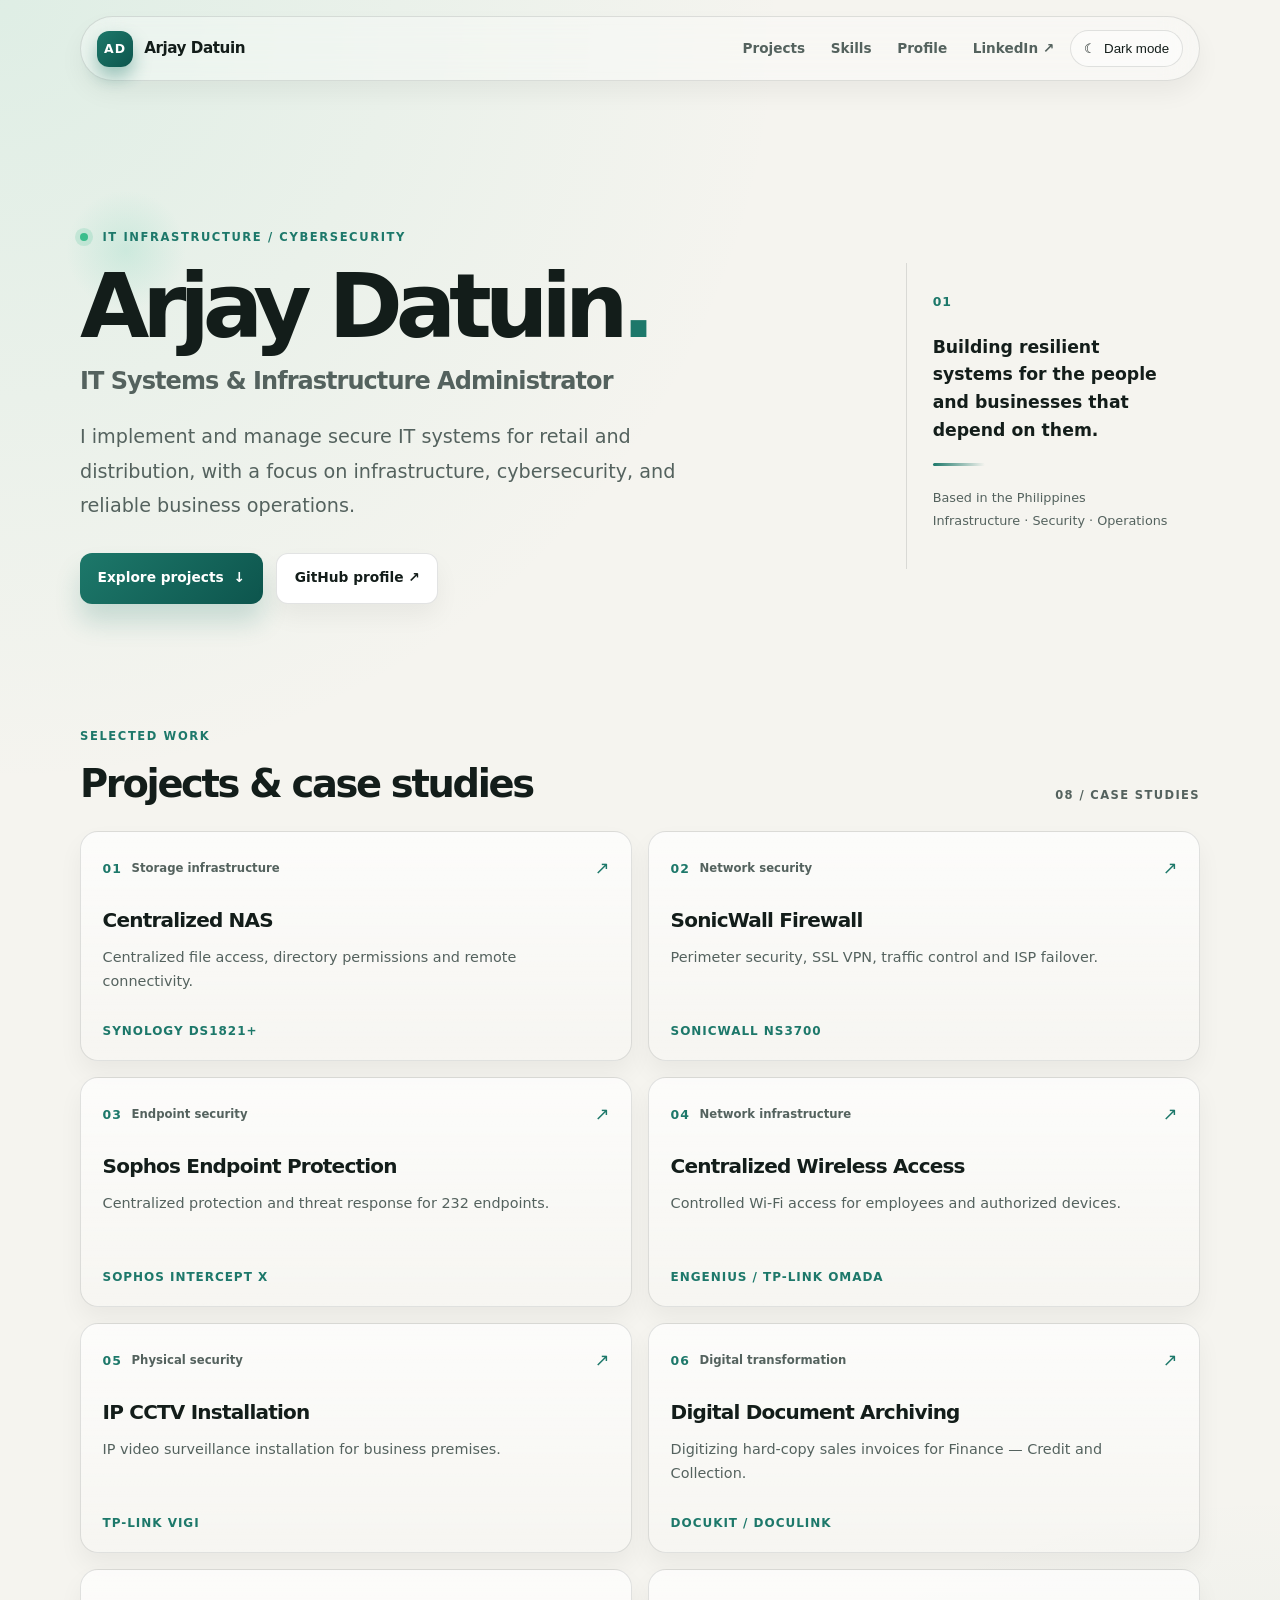
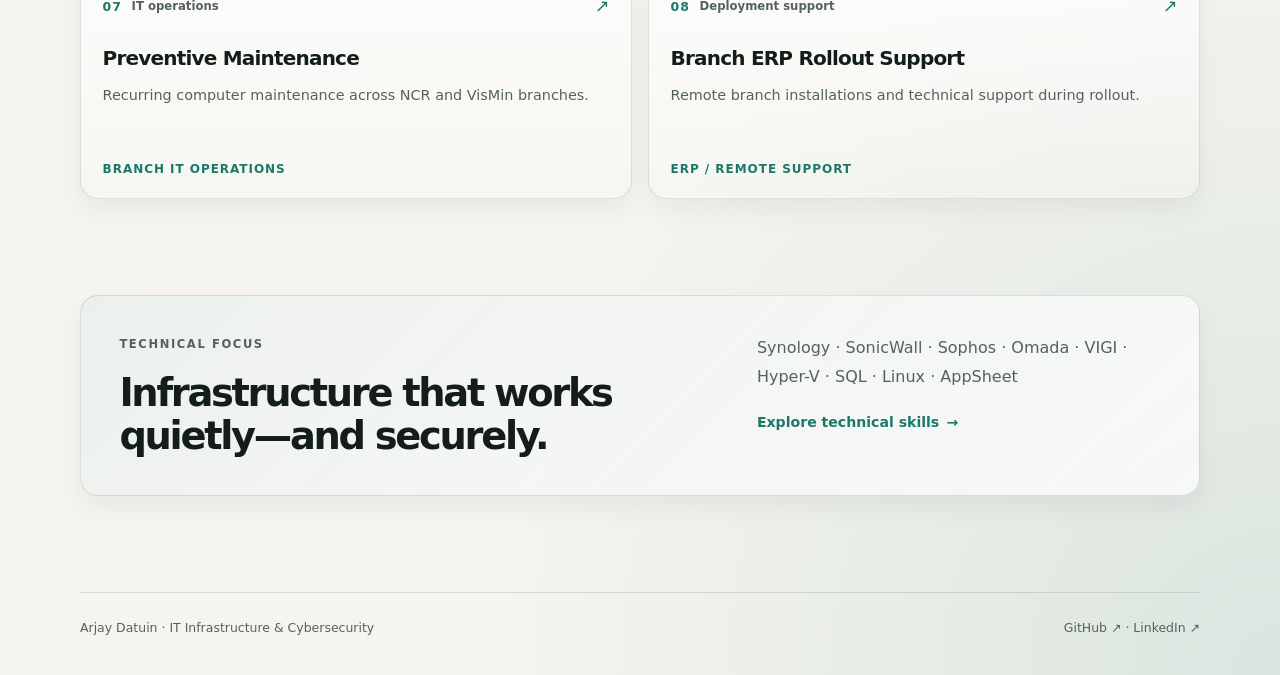
==== commit 8b10adfd: "Refine the portfolio with a more premium, animated UI and mobile navigation while keeping the theme " ====
--- a/index.html
+++ b/index.html
@@ -4,28 +4,81 @@
   <meta charset="utf-8">
   <meta name="viewport" content="width=device-width, initial-scale=1">
   <meta name="description" content="Portfolio — Arjay Datuin, IT infrastructure and cybersecurity.">
-  <meta name="theme-color" content="#f6f7f5">
+  <meta name="theme-color" content="#f7f6f2">
   <title>Portfolio | Arjay Datuin</title>
   <link rel="stylesheet" href="style.css">
   <script src="theme.js" defer></script>
 </head>
 <body>
   <a class="skip" href="#main">Skip to content</a>
-  <header class="site-header"><a class="brand" href="index.html" aria-label="Arjay Datuin home"><span class="brand-mark">AD</span><span>Arjay Datuin</span></a><nav aria-label="Main navigation"><a href="#projects">Projects</a><a href="skills.html">Skills</a><a href="resume.html">Profile</a><a href="https://www.linkedin.com/in/arjay-datuin-0473b1ba/" target="_blank" rel="noreferrer">LinkedIn ↗</a></nav><button class="theme-toggle" type="button" aria-label="Switch to dark mode" title="Switch color theme"><span aria-hidden="true">☾</span><span class="theme-label">Dark mode</span></button></header>
+  <header class="site-header">
+    <a class="brand" href="index.html" aria-label="Arjay Datuin home"><span class="brand-mark">AD</span><span>Arjay Datuin</span></a>
+    <button class="nav-toggle" type="button" aria-expanded="false" aria-controls="main-nav" aria-label="Toggle navigation">
+      <span></span><span></span><span></span>
+    </button>
+    <nav id="main-nav" aria-label="Main navigation">
+      <a href="#projects">Projects</a>
+      <a href="skills.html">Skills</a>
+      <a href="resume.html">Profile</a>
+      <a href="https://www.linkedin.com/in/arjay-datuin-0473b1ba/" target="_blank" rel="noreferrer">LinkedIn ↗</a>
+    </nav>
+    <button class="theme-toggle" type="button" aria-label="Switch to dark mode" title="Switch color theme">
+      <span aria-hidden="true">☾</span>
+      <span class="theme-label">Dark mode</span>
+    </button>
+  </header>
   <main id="main">
-    <section class="hero"><div class="hero-copy"><p class="eyebrow"><span class="status-dot"></span> IT infrastructure / Cybersecurity</p><h1>Arjay Datuin<span class="accent">.</span></h1><h2>IT Systems &amp; Infrastructure Administrator</h2><p class="lead">I implement and manage secure IT systems for retail and distribution, with a focus on infrastructure, cybersecurity, and reliable business operations.</p><div class="actions"><a class="button" href="#projects">Explore projects <span aria-hidden="true">↓</span></a><a class="button button-secondary" href="https://github.com/arbdatuin" target="_blank" rel="noreferrer">GitHub profile ↗</a></div></div><div class="hero-aside"><span class="aside-number">01</span><p>Building resilient systems for the people and businesses that depend on them.</p><span class="aside-rule"></span><p class="aside-meta">Based in the Philippines<br>Infrastructure · Security · Operations</p></div></section>
-    <section class="section" id="projects"><div class="section-heading"><div><p class="eyebrow">Selected work</p><h2>Projects &amp; case studies</h2></div><span class="section-count">08 / CASE STUDIES</span></div><div class="project-grid">
-      <a class="project-card" href="projects/synology.html"><div class="card-top"><span class="index">01</span><span class="category">Storage infrastructure</span><span class="arrow" aria-hidden="true">↗</span></div><h3>Centralized NAS</h3><p>Centralized file access, directory permissions and remote connectivity.</p><span class="tech">Synology DS1821+</span></a>
-      <a class="project-card" href="projects/sonicwall.html"><div class="card-top"><span class="index">02</span><span class="category">Network security</span><span class="arrow" aria-hidden="true">↗</span></div><h3>SonicWall Firewall</h3><p>Perimeter security, SSL VPN, traffic control and ISP failover.</p><span class="tech">SonicWall NS3700</span></a>
-      <a class="project-card" href="projects/sophos.html"><div class="card-top"><span class="index">03</span><span class="category">Endpoint security</span><span class="arrow" aria-hidden="true">↗</span></div><h3>Sophos Endpoint Protection</h3><p>Centralized protection and threat response for 232 endpoints.</p><span class="tech">Sophos Intercept X</span></a>
-      <a class="project-card" href="projects/wireless.html"><div class="card-top"><span class="index">04</span><span class="category">Network infrastructure</span><span class="arrow" aria-hidden="true">↗</span></div><h3>Centralized Wireless Access</h3><p>Controlled Wi-Fi access for employees and authorized devices.</p><span class="tech">EnGenius / TP-Link Omada</span></a>
-      <a class="project-card" href="projects/cctv.html"><div class="card-top"><span class="index">05</span><span class="category">Physical security</span><span class="arrow" aria-hidden="true">↗</span></div><h3>IP CCTV Installation</h3><p>IP video surveillance installation for business premises.</p><span class="tech">TP-Link VIGI</span></a>
-      <a class="project-card" href="projects/archiving.html"><div class="card-top"><span class="index">06</span><span class="category">Digital transformation</span><span class="arrow" aria-hidden="true">↗</span></div><h3>Digital Document Archiving</h3><p>Digitizing hard-copy sales invoices for Finance — Credit and Collection.</p><span class="tech">Docukit / Doculink</span></a>
-      <a class="project-card" href="projects/maintenance.html"><div class="card-top"><span class="index">07</span><span class="category">IT operations</span><span class="arrow" aria-hidden="true">↗</span></div><h3>Preventive Maintenance</h3><p>Recurring computer maintenance across NCR and VisMin branches.</p><span class="tech">Branch IT operations</span></a>
-      <a class="project-card" href="projects/erp.html"><div class="card-top"><span class="index">08</span><span class="category">Deployment support</span><span class="arrow" aria-hidden="true">↗</span></div><h3>Branch ERP Rollout Support</h3><p>Remote branch installations and technical support during rollout.</p><span class="tech">ERP / Remote support</span></a>
-    </div></section>
-    <section class="focus-panel"><div><p class="eyebrow">Technical focus</p><h2>Infrastructure that works quietly—and securely.</h2></div><div><p>Synology · SonicWall · Sophos · Omada · VIGI · Hyper-V · SQL · Linux · AppSheet</p><a class="text-link" href="skills.html">Explore technical skills <span aria-hidden="true">→</span></a></div></section>
+    <section class="hero">
+      <div class="hero-copy">
+        <p class="eyebrow"><span class="status-dot"></span> IT infrastructure / Cybersecurity</p>
+        <h1>Arjay Datuin<span class="accent">.</span></h1>
+        <h2>IT Systems &amp; Infrastructure Administrator</h2>
+        <p class="lead">I implement and manage secure IT systems for retail and distribution, with a focus on infrastructure, cybersecurity, and reliable business operations.</p>
+        <div class="actions">
+          <a class="button" href="#projects">Explore projects <span aria-hidden="true">↓</span></a>
+          <a class="button button-secondary" href="https://github.com/arbdatuin" target="_blank" rel="noreferrer">GitHub profile ↗</a>
+        </div>
+      </div>
+      <div class="hero-aside">
+        <span class="aside-number">01</span>
+        <p>Building resilient systems for the people and businesses that depend on them.</p>
+        <span class="aside-rule"></span>
+        <p class="aside-meta">Based in the Philippines<br>Infrastructure · Security · Operations</p>
+      </div>
+    </section>
+    <section class="section" id="projects">
+      <div class="section-heading">
+        <div>
+          <p class="eyebrow">Selected work</p>
+          <h2>Projects &amp; case studies</h2>
+        </div>
+        <span class="section-count">08 / CASE STUDIES</span>
+      </div>
+      <div class="project-grid">
+        <a class="project-card" href="projects/synology.html"><div class="card-top"><span class="index">01</span><span class="category">Storage infrastructure</span><span class="arrow" aria-hidden="true">↗</span></div><h3>Centralized NAS</h3><p>Centralized file access, directory permissions and remote connectivity.</p><span class="tech">Synology DS1821+</span></a>
+        <a class="project-card" href="projects/sonicwall.html"><div class="card-top"><span class="index">02</span><span class="category">Network security</span><span class="arrow" aria-hidden="true">↗</span></div><h3>SonicWall Firewall</h3><p>Perimeter security, SSL VPN, traffic control and ISP failover.</p><span class="tech">SonicWall NS3700</span></a>
+        <a class="project-card" href="projects/sophos.html"><div class="card-top"><span class="index">03</span><span class="category">Endpoint security</span><span class="arrow" aria-hidden="true">↗</span></div><h3>Sophos Endpoint Protection</h3><p>Centralized protection and threat response for 232 endpoints.</p><span class="tech">Sophos Intercept X</span></a>
+        <a class="project-card" href="projects/wireless.html"><div class="card-top"><span class="index">04</span><span class="category">Network infrastructure</span><span class="arrow" aria-hidden="true">↗</span></div><h3>Centralized Wireless Access</h3><p>Controlled Wi-Fi access for employees and authorized devices.</p><span class="tech">EnGenius / TP-Link Omada</span></a>
+        <a class="project-card" href="projects/cctv.html"><div class="card-top"><span class="index">05</span><span class="category">Physical security</span><span class="arrow" aria-hidden="true">↗</span></div><h3>IP CCTV Installation</h3><p>IP video surveillance installation for business premises.</p><span class="tech">TP-Link VIGI</span></a>
+        <a class="project-card" href="projects/archiving.html"><div class="card-top"><span class="index">06</span><span class="category">Digital transformation</span><span class="arrow" aria-hidden="true">↗</span></div><h3>Digital Document Archiving</h3><p>Digitizing hard-copy sales invoices for Finance — Credit and Collection.</p><span class="tech">Docukit / Doculink</span></a>
+        <a class="project-card" href="projects/maintenance.html"><div class="card-top"><span class="index">07</span><span class="category">IT operations</span><span class="arrow" aria-hidden="true">↗</span></div><h3>Preventive Maintenance</h3><p>Recurring computer maintenance across NCR and VisMin branches.</p><span class="tech">Branch IT operations</span></a>
+        <a class="project-card" href="projects/erp.html"><div class="card-top"><span class="index">08</span><span class="category">Deployment support</span><span class="arrow" aria-hidden="true">↗</span></div><h3>Branch ERP Rollout Support</h3><p>Remote branch installations and technical support during rollout.</p><span class="tech">ERP / Remote support</span></a>
+      </div>
+    </section>
+    <section class="focus-panel">
+      <div>
+        <p class="eyebrow">Technical focus</p>
+        <h2>Infrastructure that works quietly—and securely.</h2>
+      </div>
+      <div>
+        <p>Synology · SonicWall · Sophos · Omada · VIGI · Hyper-V · SQL · Linux · AppSheet</p>
+        <a class="text-link" href="skills.html">Explore technical skills <span aria-hidden="true">→</span></a>
+      </div>
+    </section>
   </main>
-  <footer><span>Arjay Datuin · IT Infrastructure &amp; Cybersecurity</span><span><a href="https://github.com/arbdatuin" target="_blank" rel="noreferrer">GitHub ↗</a> · <a href="https://www.linkedin.com/in/arjay-datuin-0473b1ba/" target="_blank" rel="noreferrer">LinkedIn ↗</a></span></footer>
+  <footer>
+    <span>Arjay Datuin · IT Infrastructure &amp; Cybersecurity</span>
+    <span><a href="https://github.com/arbdatuin" target="_blank" rel="noreferrer">GitHub ↗</a> · <a href="https://www.linkedin.com/in/arjay-datuin-0473b1ba/" target="_blank" rel="noreferrer">LinkedIn ↗</a></span>
+  </footer>
 </body>
 </html>
--- a/style.css
+++ b/style.css
@@ -1,4 +1,552 @@
-/* Arjay Datuin portfolio — responsive, accessible light/dark design system */
-:root{color-scheme:light;--bg:#f6f7f5;--surface:#fff;--surface-2:#eef1ed;--ink:#172321;--muted:#64716d;--line:#dce2dc;--accent:#176b5b;--accent-strong:#0d5145;--accent-wash:#e5f1ed;--shadow:0 12px 35px rgba(20,42,36,.07);--width:1120px;--radius:14px}
-:root[data-theme="dark"]{color-scheme:dark;--bg:#111817;--surface:#192220;--surface-2:#202b28;--ink:#edf3ef;--muted:#a6b4ae;--line:#34423d;--accent:#72cfb4;--accent-strong:#9be2ce;--accent-wash:#203b33;--shadow:0 12px 35px rgba(0,0,0,.2)}
-*{box-sizing:border-box}html{scroll-behavior:smooth;scroll-padding-top:90px}body{margin:0;background:var(--bg);color:var(--ink);font:16px/1.65 Inter,ui-sans-serif,system-ui,-apple-system,BlinkMacSystemFont,"Segoe UI",sans-serif;transition:background-color .2s,color .2s}a{color:inherit;text-decoration:none}a:focus-visible,button:focus-visible{outline:3px solid var(--accent);outline-offset:4px}::selection{background:var(--accent);color:var(--surface)}.skip{position:absolute;top:-60px;left:1rem;z-index:10;padding:.7rem 1rem;background:var(--ink);color:var(--bg)}.skip:focus{top:1rem}.site-header{position:sticky;top:0;z-index:5;display:flex;align-items:center;gap:1.5rem;min-height:76px;padding:0 max(calc((100vw - var(--width))/2),5vw);border-bottom:1px solid var(--line);background:color-mix(in srgb,var(--bg) 92%,transparent);backdrop-filter:blur(14px)}.brand{display:inline-flex;align-items:center;gap:.7rem;margin-right:auto;font-size:.95rem;font-weight:750;letter-spacing:-.02em;white-space:nowrap}.brand-mark{display:grid;width:35px;height:35px;place-items:center;border-radius:10px;background:var(--accent);color:#fff;font-size:.8rem;letter-spacing:.04em}.site-header nav{display:flex;align-items:center;gap:clamp(.8rem,2.1vw,1.8rem)}.site-header nav a,footer a{color:var(--muted);font-size:.87rem;font-weight:600;transition:color .18s}.site-header nav a:hover,footer a:hover,.text-link:hover,.back-link:hover{color:var(--accent)}.site-header nav a[aria-current="page"]{color:var(--accent)}.theme-toggle{display:inline-flex;align-items:center;gap:.45rem;padding:.55rem .75rem;border:1px solid var(--line);border-radius:999px;background:var(--surface);color:var(--ink);font:600 .78rem inherit;cursor:pointer;white-space:nowrap;transition:border-color .18s,background .18s}.theme-toggle:hover{border-color:var(--accent);background:var(--accent-wash)}.theme-toggle span:first-child{font-size:1rem}.hero,.section,.focus-panel,.page-intro,.skill-grid,.contact-band,.case-study{width:min(var(--width),90vw);margin-inline:auto}.hero{display:grid;grid-template-columns:minmax(0,1.5fr) minmax(210px,.5fr);align-items:end;gap:4rem;padding:clamp(5rem,11vw,9rem) 0 clamp(4rem,8vw,7rem)}.eyebrow{margin:0 0 1.15rem;color:var(--accent);font-size:.72rem;font-weight:750;letter-spacing:.13em;text-transform:uppercase}.status-dot{display:inline-block;width:8px;height:8px;margin-right:.45rem;border-radius:50%;background:#38a67c;box-shadow:0 0 0 4px var(--accent-wash)}h1,h2,h3,p{margin-top:0}h1{max-width:850px;margin-bottom:.6rem;font-size:clamp(3.2rem,8vw,6.6rem);line-height:.98;letter-spacing:-.075em;font-weight:760}h1 .accent,.accent{color:var(--accent)}.hero h2{margin:.8rem 0 1.2rem;color:var(--muted);font-size:clamp(1.05rem,2.2vw,1.45rem);font-weight:550;letter-spacing:-.025em}.lead{max-width:660px;color:var(--muted);font-size:clamp(1.02rem,1.7vw,1.18rem);line-height:1.8}.actions{display:flex;flex-wrap:wrap;gap:.8rem;margin-top:1.8rem}.button{display:inline-flex;align-items:center;justify-content:center;gap:.75rem;min-height:46px;padding:.7rem 1rem;border:1px solid var(--accent);border-radius:8px;background:var(--accent);color:#fff;font-size:.86rem;font-weight:700;transition:transform .18s,background .18s}.button:hover{transform:translateY(-2px);background:var(--accent-strong)}.button-secondary{border-color:var(--line);background:var(--surface);color:var(--ink)}.button-secondary:hover{border-color:var(--accent);background:var(--accent-wash);color:var(--ink)}.hero-aside{padding:1.2rem 0 .4rem 1.5rem;border-left:1px solid var(--line)}.aside-number,.index{color:var(--accent);font-family:ui-monospace,SFMono-Regular,Menlo,monospace;font-size:.8rem;font-weight:700}.hero-aside>p:first-of-type{max-width:230px;margin:1.2rem 0;color:var(--ink);font-size:1.05rem;font-weight:600;line-height:1.55}.aside-rule{display:block;width:40px;height:2px;margin:1.4rem 0;background:var(--accent)}.aside-meta{color:var(--muted);font-size:.78rem;line-height:1.9}.section{padding:2rem 0 6rem}.section-heading{display:flex;align-items:end;justify-content:space-between;gap:1rem;margin-bottom:1.5rem}.section-heading h2,.focus-panel h2,.contact-band h2{margin:0;font-size:clamp(1.6rem,3.8vw,2.4rem);line-height:1.15;letter-spacing:-.05em}.section-heading .eyebrow{margin-bottom:.55rem}.section-count{padding-bottom:.25rem;color:var(--muted);font:700 .7rem ui-monospace,SFMono-Regular,Menlo,monospace;letter-spacing:.08em}.project-grid{display:grid;grid-template-columns:repeat(2,minmax(0,1fr));gap:1rem}.project-card{display:flex;min-height:230px;flex-direction:column;padding:1.4rem;border:1px solid var(--line);border-radius:var(--radius);background:var(--surface);box-shadow:var(--shadow);transition:transform .2s,border-color .2s,box-shadow .2s}.project-card:hover{transform:translateY(-4px);border-color:var(--accent);box-shadow:0 18px 40px rgba(20,42,36,.1)}.card-top{display:flex;align-items:center;gap:.7rem}.category{color:var(--muted);font-size:.72rem}.arrow{margin-left:auto;color:var(--accent);font-size:1.1rem}.project-card h3{margin:1.3rem 0 .4rem;font-size:1.27rem;letter-spacing:-.035em}.project-card p{max-width:440px;margin-bottom:1.3rem;color:var(--muted);font-size:.9rem}.tech{margin-top:auto;color:var(--accent);font-size:.75rem;font-weight:700}.focus-panel{display:grid;grid-template-columns:1fr 1fr;gap:2rem;margin-bottom:6rem;padding:clamp(1.5rem,4vw,3rem);border:1px solid var(--line);border-radius:var(--radius);background:var(--surface-2)}.focus-panel h2{max-width:450px}.focus-panel>div:last-child{align-self:center}.focus-panel>div:last-child p{color:var(--muted);line-height:1.8}.text-link{display:inline-flex;align-items:center;gap:.5rem;color:var(--accent);font-size:.88rem;font-weight:700}.page-intro{padding:clamp(4rem,9vw,7rem) 0 3rem}.page-intro h1{font-size:clamp(3rem,7vw,5.4rem)}.skill-grid{display:grid;grid-template-columns:repeat(2,1fr);gap:1rem;padding-bottom:5rem}.skill-card,.capability{padding:1.5rem;border:1px solid var(--line);border-radius:var(--radius);background:var(--surface)}.skill-card h2,.capability h2{margin:1rem 0 .5rem;font-size:1.25rem;letter-spacing:-.035em}.skill-card p,.skill-card li,.capability p,.prose-section p,.prose-section li{color:var(--muted);font-size:.92rem}.skill-card ul,.prose-section ul{display:grid;gap:.45rem;padding-left:1.15rem}.skill-card li::marker,.prose-section li::marker{color:var(--accent)}.contact-band{display:flex;align-items:center;justify-content:space-between;gap:2rem;margin-bottom:5rem;padding:2rem;border-top:1px solid var(--line);border-bottom:1px solid var(--line)}.contact-band .eyebrow{margin-bottom:.4rem}.contact-band h2{font-size:1.8rem}.contact-links{display:grid;gap:.6rem}.prose-section{max-width:780px;margin:2.5rem auto;padding:2rem 0;border-top:1px solid var(--line)}.prose-section h2{margin:1.7rem 0 .7rem;font-size:1.35rem;letter-spacing:-.03em}.prose-section h2:first-child{margin-top:0}.capability-grid{display:grid;grid-template-columns:repeat(3,1fr);gap:1rem;width:min(var(--width),90vw);margin:2rem auto 4rem}.case-study{padding:3rem 0 5rem}.back-link{display:inline-block;margin-bottom:3rem;color:var(--muted);font-size:.85rem;font-weight:650}.case-study h1{max-width:900px;margin-bottom:1rem;font-size:clamp(2.8rem,7vw,5.5rem)}.case-meta{display:flex;flex-wrap:wrap;gap:3rem;margin:2rem 0;padding:1.3rem 0;border-top:1px solid var(--line);border-bottom:1px solid var(--line)}.case-meta span{display:grid;gap:.3rem;color:var(--muted);font-size:.73rem;text-transform:uppercase;letter-spacing:.08em}.case-meta strong{color:var(--ink);font-size:.9rem;letter-spacing:0;text-transform:none}.case-study .prose-section{margin:2rem 0}.architecture{margin:3rem 0;padding:1rem;border:1px solid var(--line);border-radius:var(--radius);background:var(--surface)}.architecture img{display:block;width:100%;height:auto;max-height:520px;object-fit:contain}.architecture figcaption{padding:.8rem .2rem .15rem;color:var(--muted);font-size:.8rem}footer{display:flex;justify-content:space-between;gap:1rem;width:min(var(--width),90vw);margin:0 auto;padding:1.5rem 0 2rem;border-top:1px solid var(--line);color:var(--muted);font-size:.78rem}footer span:last-child{ text-align:right }@media(prefers-reduced-motion:reduce){*,*::before,*::after{scroll-behavior:auto!important;transition:none!important}}@media(max-width:720px){.site-header{flex-wrap:wrap;gap:.7rem;padding:1rem 5vw}.brand{margin-right:auto}.site-header nav{order:3;width:100%;justify-content:space-between;gap:.5rem;padding-top:.45rem}.site-header nav a{font-size:.8rem}.theme-toggle{padding:.5rem .65rem}.theme-label{display:none}.hero{grid-template-columns:1fr;gap:2.2rem;padding-top:5rem}.hero-aside{max-width:440px}.project-grid,.skill-grid{grid-template-columns:1fr}.focus-panel{grid-template-columns:1fr;gap:1rem}.section-heading{align-items:start;flex-direction:column}.section-count{padding:0}.capability-grid{grid-template-columns:1fr}.contact-band{align-items:flex-start;flex-direction:column}.case-meta{gap:1.5rem}footer{flex-direction:column}footer span:last-child{text-align:left}}@media(max-width:420px){.site-header nav a{font-size:.73rem}.hero h1{font-size:3.1rem}.project-card{min-height:210px}.case-study{padding-top:2rem}.back-link{margin-bottom:2rem}}
+/* Arjay Datuin portfolio — premium responsive polish with persistent light/dark mode */
+:root {
+  color-scheme: light;
+  --bg: #f5f4ef;
+  --bg-strong: #ece8df;
+  --surface: rgba(255,255,255,0.72);
+  --surface-strong: #ffffff;
+  --surface-alt: rgba(234,239,236,0.8);
+  --ink: #131d1a;
+  --muted: #54625e;
+  --line: rgba(19,29,26,0.12);
+  --accent: #1d786a;
+  --accent-strong: #0d554d;
+  --accent-soft: rgba(29,120,106,0.12);
+  --shadow: 0 20px 40px rgba(10,22,19,0.08);
+  --shadow-soft: 0 12px 24px rgba(10,22,19,0.05);
+  --width: 1120px;
+  --radius: 18px;
+}
+
+:root[data-theme="dark"] {
+  color-scheme: dark;
+  --bg: #0d1414;
+  --bg-strong: #111b1a;
+  --surface: rgba(18,28,27,0.72);
+  --surface-strong: #13211f;
+  --surface-alt: rgba(20,31,30,0.8);
+  --ink: #edf5f1;
+  --muted: #a4b5af;
+  --line: rgba(237,245,241,0.12);
+  --accent: #79d2b7;
+  --accent-strong: #a6ecdb;
+  --accent-soft: rgba(121,210,183,0.12);
+  --shadow: 0 22px 44px rgba(0,0,0,0.3);
+  --shadow-soft: 0 12px 26px rgba(0,0,0,0.18);
+}
+
+* { box-sizing: border-box; }
+html { scroll-behavior: smooth; scroll-padding-top: 100px; }
+body {
+  margin: 0;
+  min-height: 100vh;
+  background:
+    radial-gradient(circle at top left, rgba(121,210,183,0.18), transparent 30%),
+    radial-gradient(circle at bottom right, rgba(29,120,106,0.12), transparent 30%),
+    var(--bg);
+  color: var(--ink);
+  font: 16px/1.7 Inter, ui-sans-serif, system-ui, -apple-system, BlinkMacSystemFont, "Segoe UI", sans-serif;
+  transition: background-color 0.2s ease, color 0.2s ease;
+}
+
+a { color: inherit; text-decoration: none; }
+a:focus-visible, button:focus-visible { outline: 3px solid var(--accent); outline-offset: 4px; }
+::selection { background: var(--accent); color: var(--surface-strong); }
+
+.skip {
+  position: absolute;
+  left: 1rem;
+  top: -80px;
+  z-index: 30;
+  padding: 0.8rem 1rem;
+  background: var(--ink);
+  color: var(--bg);
+  border-radius: 0 0 10px 10px;
+}
+.skip:focus { top: 0; }
+
+.site-header {
+  position: sticky;
+  top: 0;
+  z-index: 20;
+  display: flex;
+  align-items: center;
+  gap: 1rem;
+  width: min(var(--width), 90vw);
+  margin: 1rem auto 0;
+  padding: 0.8rem 1rem;
+  background: rgba(255,255,255,0.32);
+  border: 1px solid var(--line);
+  border-radius: 999px;
+  box-shadow: var(--shadow-soft);
+  backdrop-filter: blur(18px);
+  -webkit-backdrop-filter: blur(18px);
+}
+:root[data-theme="dark"] .site-header { background: rgba(13,20,20,0.38); }
+
+.brand {
+  display: inline-flex;
+  align-items: center;
+  gap: 0.7rem;
+  margin-right: auto;
+  font-size: 0.95rem;
+  font-weight: 700;
+  letter-spacing: -0.03em;
+}
+.brand-mark {
+  display: grid;
+  place-items: center;
+  width: 36px;
+  height: 36px;
+  border-radius: 12px;
+  background: linear-gradient(135deg, var(--accent), var(--accent-strong));
+  color: #fff;
+  font-size: 0.78rem;
+  letter-spacing: 0.08em;
+  box-shadow: 0 10px 18px rgba(29,120,106,0.4);
+}
+
+nav {
+  display: flex;
+  align-items: center;
+  gap: clamp(0.8rem, 2vw, 1.8rem);
+}
+nav a {
+  color: var(--muted);
+  font-size: 0.85rem;
+  font-weight: 600;
+  transition: color 0.18s ease;
+}
+nav a:hover, nav a[aria-current="page"], .text-link:hover, .back-link:hover, footer a:hover { color: var(--accent); }
+
+.theme-toggle {
+  display: inline-flex;
+  align-items: center;
+  gap: 0.5rem;
+  padding: 0.64rem 0.8rem;
+  border: 1px solid var(--line);
+  border-radius: 999px;
+  background: rgba(255,255,255,0.45);
+  color: var(--ink);
+  font: 600 0.78rem/1 inherit;
+  cursor: pointer;
+  transition: transform 0.18s ease, border-color 0.18s ease, background 0.18s ease;
+}
+.theme-toggle:hover {
+  transform: translateY(-1px);
+  border-color: rgba(29,120,106,0.5);
+  background: var(--accent-soft);
+}
+
+.nav-toggle {
+  display: none;
+  width: 44px;
+  height: 44px;
+  padding: 0;
+  border: 1px solid var(--line);
+  border-radius: 12px;
+  background: transparent;
+  cursor: pointer;
+}
+.nav-toggle span {
+  display: block;
+  width: 18px;
+  height: 2px;
+  margin: 4px auto;
+  background: var(--ink);
+  border-radius: 999px;
+}
+
+.hero, .section, .focus-panel, .page-intro, .skill-grid, .contact-band, .case-study, footer {
+  width: min(var(--width), 90vw);
+  margin-inline: auto;
+}
+
+.hero {
+  display: grid;
+  grid-template-columns: minmax(0, 1.45fr) minmax(220px, 0.55fr);
+  gap: clamp(2rem, 4vw, 4rem);
+  align-items: center;
+  padding: clamp(4.5rem, 10vw, 8rem) 0 clamp(3rem, 7vw, 5.5rem);
+}
+
+.hero-copy {
+  position: relative;
+  padding: 1.2rem 0;
+}
+.hero-copy::before {
+  content: "";
+  position: absolute;
+  inset: -1.5rem auto auto -1.2rem;
+  width: 130px;
+  height: 130px;
+  border-radius: 50%;
+  background: radial-gradient(circle, rgba(121,210,183,0.24), transparent 65%);
+  z-index: -1;
+}
+
+.eyebrow {
+  margin: 0 0 1rem;
+  color: var(--accent);
+  font-size: 0.72rem;
+  font-weight: 800;
+  letter-spacing: 0.14em;
+  text-transform: uppercase;
+}
+.status-dot {
+  display: inline-block;
+  width: 8px;
+  height: 8px;
+  margin-right: 0.55rem;
+  border-radius: 50%;
+  background: #3bbd8c;
+  box-shadow: 0 0 0 5px rgba(59,189,140,0.18);
+}
+
+h1, h2, h3, p { margin-top: 0; }
+h1 {
+  margin-bottom: 0.75rem;
+  font-size: clamp(3.1rem, 7vw, 6.2rem);
+  line-height: 0.95;
+  letter-spacing: -0.08em;
+  font-weight: 800;
+}
+.accent { color: var(--accent); }
+.hero h2 {
+  margin-bottom: 1.15rem;
+  color: var(--muted);
+  font-size: clamp(1.1rem, 2vw, 1.5rem);
+  letter-spacing: -0.04em;
+  font-weight: 600;
+}
+.lead {
+  max-width: 660px;
+  color: var(--muted);
+  font-size: clamp(1.05rem, 1.5vw, 1.2rem);
+  line-height: 1.8;
+}
+
+.actions {
+  display: flex;
+  flex-wrap: wrap;
+  gap: 0.85rem;
+  margin-top: 1.8rem;
+}
+.button {
+  display: inline-flex;
+  align-items: center;
+  justify-content: center;
+  gap: 0.6rem;
+  min-height: 48px;
+  padding: 0.8rem 1.1rem;
+  border-radius: 12px;
+  background: linear-gradient(135deg, var(--accent), var(--accent-strong));
+  color: #fff;
+  font-size: 0.86rem;
+  font-weight: 700;
+  box-shadow: 0 18px 26px rgba(29,120,106,0.2);
+  transition: transform 0.18s ease, box-shadow 0.18s ease;
+}
+.button:hover {
+  transform: translateY(-2px);
+  box-shadow: 0 22px 30px rgba(29,120,106,0.25);
+}
+.button-secondary {
+  background: var(--surface-strong);
+  color: var(--ink);
+  border: 1px solid var(--line);
+  box-shadow: var(--shadow-soft);
+}
+
+.hero-aside {
+  padding: 1.5rem 1rem 1.5rem 1.6rem;
+  border-left: 1px solid var(--line);
+}
+.aside-number, .index {
+  color: var(--accent);
+  font-size: 0.78rem;
+  font-weight: 700;
+  letter-spacing: 0.08em;
+}
+.hero-aside > p:first-of-type {
+  margin: 1.2rem 0;
+  font-size: 1.08rem;
+  color: var(--ink);
+  line-height: 1.6;
+  font-weight: 600;
+}
+.aside-rule {
+  display: block;
+  width: 52px;
+  height: 3px;
+  background: linear-gradient(90deg, var(--accent), transparent);
+  border-radius: 999px;
+}
+.aside-meta {
+  margin-top: 1.2rem;
+  color: var(--muted);
+  font-size: 0.8rem;
+  line-height: 1.8;
+}
+
+.section { padding: 1rem 0 6rem; }
+.section-heading {
+  display: flex;
+  align-items: end;
+  justify-content: space-between;
+  gap: 1rem;
+  margin-bottom: 1.6rem;
+}
+.section-heading h2, .focus-panel h2, .contact-band h2 {
+  margin: 0;
+  font-size: clamp(1.8rem, 3vw, 2.8rem);
+  letter-spacing: -0.06em;
+  line-height: 1.12;
+}
+.section-count {
+  color: var(--muted);
+  font-size: 0.72rem;
+  font-weight: 700;
+  letter-spacing: 0.12em;
+  text-transform: uppercase;
+}
+
+.project-grid {
+  display: grid;
+  grid-template-columns: repeat(2, minmax(0, 1fr));
+  gap: 1rem;
+}
+.project-card {
+  display: flex;
+  flex-direction: column;
+  min-height: 230px;
+  padding: 1.35rem 1.35rem 1.15rem;
+  border: 1px solid var(--line);
+  border-radius: var(--radius);
+  background: linear-gradient(180deg, var(--surface), rgba(255,255,255,0.18));
+  box-shadow: var(--shadow-soft);
+  transition: transform 0.22s ease, border-color 0.22s ease, box-shadow 0.22s ease;
+}
+.project-card:hover {
+  transform: translateY(-4px);
+  border-color: rgba(29,120,106,0.45);
+  box-shadow: var(--shadow);
+}
+.card-top {
+  display: flex;
+  align-items: center;
+  gap: 0.6rem;
+}
+.category {
+  color: var(--muted);
+  font-size: 0.73rem;
+  font-weight: 600;
+}
+.arrow {
+  margin-left: auto;
+  color: var(--accent);
+  font-size: 1.1rem;
+}
+.project-card h3 {
+  margin: 1.2rem 0 0.5rem;
+  font-size: 1.25rem;
+  letter-spacing: -0.04em;
+}
+.project-card p {
+  margin-bottom: 1.2rem;
+  color: var(--muted);
+  font-size: 0.9rem;
+  line-height: 1.7;
+}
+.tech {
+  margin-top: auto;
+  color: var(--accent);
+  font-size: 0.75rem;
+  font-weight: 800;
+  letter-spacing: 0.08em;
+  text-transform: uppercase;
+}
+
+.focus-panel {
+  display: grid;
+  grid-template-columns: 1.2fr 0.8fr;
+  gap: 2rem;
+  padding: clamp(1.5rem, 3vw, 2.5rem);
+  margin-bottom: 6rem;
+  border: 1px solid var(--line);
+  border-radius: var(--radius);
+  background: linear-gradient(135deg, var(--surface-alt), var(--surface));
+  box-shadow: var(--shadow-soft);
+}
+.focus-panel p {
+  color: var(--muted);
+  line-height: 1.8;
+}
+.text-link, .back-link {
+  display: inline-flex;
+  align-items: center;
+  gap: 0.45rem;
+  color: var(--accent);
+  font-size: 0.88rem;
+  font-weight: 700;
+}
+
+.page-intro {
+  padding: clamp(4rem, 9vw, 6.5rem) 0 2.6rem;
+}
+.page-intro h1 { font-size: clamp(2.9rem, 6.5vw, 5.5rem); }
+
+.skill-grid {
+  display: grid;
+  grid-template-columns: repeat(2, minmax(0, 1fr));
+  gap: 1rem;
+  padding-bottom: 4rem;
+}
+.skill-card, .capability {
+  padding: 1.5rem;
+  border: 1px solid var(--line);
+  border-radius: var(--radius);
+  background: linear-gradient(180deg, var(--surface), rgba(255,255,255,0.12));
+  box-shadow: var(--shadow-soft);
+}
+.skill-card h2, .capability h2 { margin: 1rem 0 0.45rem; font-size: 1.24rem; letter-spacing: -0.04em; }
+.skill-card p, .capability p, .skill-card li, .prose-section p, .prose-section li {
+  color: var(--muted);
+  font-size: 0.92rem;
+  line-height: 1.8;
+}
+.skill-card ul, .prose-section ul {
+  display: grid;
+  gap: 0.5rem;
+  padding-left: 1.2rem;
+  margin: 0;
+}
+.skill-card li::marker, .prose-section li::marker { color: var(--accent); }
+
+.contact-band {
+  display: flex;
+  align-items: center;
+  justify-content: space-between;
+  gap: 2rem;
+  margin-bottom: 4rem;
+  padding: 1.8rem 0;
+  border-top: 1px solid var(--line);
+  border-bottom: 1px solid var(--line);
+}
+.contact-links {
+  display: grid;
+  gap: 0.6rem;
+}
+
+.prose-section {
+  max-width: 780px;
+  margin: 2.5rem auto 0;
+  padding-top: 2rem;
+  border-top: 1px solid var(--line);
+}
+.prose-section h2 { margin: 1.5rem 0 0.7rem; font-size: 1.4rem; letter-spacing: -0.04em; }
+
+.capability-grid {
+  display: grid;
+  grid-template-columns: repeat(3, minmax(0, 1fr));
+  gap: 1rem;
+  width: min(var(--width), 90vw);
+  margin: 2rem auto 4rem;
+}
+
+.case-study {
+  padding: 3rem 0 5rem;
+}
+.back-link {
+  display: inline-block;
+  margin-bottom: 2rem;
+  font-size: 0.8rem;
+}
+.case-study h1 {
+  margin-bottom: 1rem;
+  font-size: clamp(2.8rem, 6vw, 5.2rem);
+}
+.case-meta {
+  display: flex;
+  flex-wrap: wrap;
+  gap: 2rem 3rem;
+  margin: 2rem 0;
+  padding: 1.25rem 0;
+  border-top: 1px solid var(--line);
+  border-bottom: 1px solid var(--line);
+}
+.case-meta span {
+  display: grid;
+  gap: 0.35rem;
+  color: var(--muted);
+  font-size: 0.7rem;
+  font-weight: 700;
+  letter-spacing: 0.12em;
+  text-transform: uppercase;
+}
+.case-meta strong {
+  color: var(--ink);
+  font-size: 0.9rem;
+  letter-spacing: 0;
+  text-transform: none;
+}
+.architecture {
+  margin: 2.5rem 0 0;
+  padding: 1rem;
+  border: 1px solid var(--line);
+  border-radius: var(--radius);
+  background: var(--surface-strong);
+  box-shadow: var(--shadow-soft);
+}
+.architecture img {
+  display: block;
+  width: 100%;
+  max-height: 520px;
+  object-fit: contain;
+  border-radius: 12px;
+}
+.architecture figcaption {
+  padding: 0.8rem 0.3rem 0.1rem;
+  color: var(--muted);
+  font-size: 0.8rem;
+}
+
+footer {
+  display: flex;
+  align-items: center;
+  justify-content: space-between;
+  gap: 1rem;
+  padding: 1.5rem 0 2.25rem;
+  border-top: 1px solid var(--line);
+  color: var(--muted);
+  font-size: 0.78rem;
+}
+
+@media (max-width: 820px) {
+  .site-header {
+    flex-wrap: wrap;
+    gap: 0.75rem;
+    padding: 0.8rem 1rem;
+    border-radius: 20px;
+  }
+  .nav-toggle { display: inline-block; }
+  nav {
+    display: none;
+    width: 100%;
+    flex-direction: column;
+    align-items: flex-start;
+    gap: 0.7rem;
+    padding-top: 0.25rem;
+  }
+  nav.is-open { display: flex; }
+  .site-header nav a { font-size: 0.8rem; }
+  .theme-toggle { margin-left: auto; }
+  .hero { grid-template-columns: 1fr; }
+  .project-grid, .skill-grid, .capability-grid, .focus-panel { grid-template-columns: 1fr; }
+  .section-heading, .contact-band { flex-direction: column; align-items: flex-start; }
+  footer { flex-direction: column; align-items: flex-start; }
+}
+
+@media (prefers-reduced-motion: reduce) {
+  *, *::before, *::after { animation: none !important; transition: none !important; scroll-behavior: auto !important; }
+}
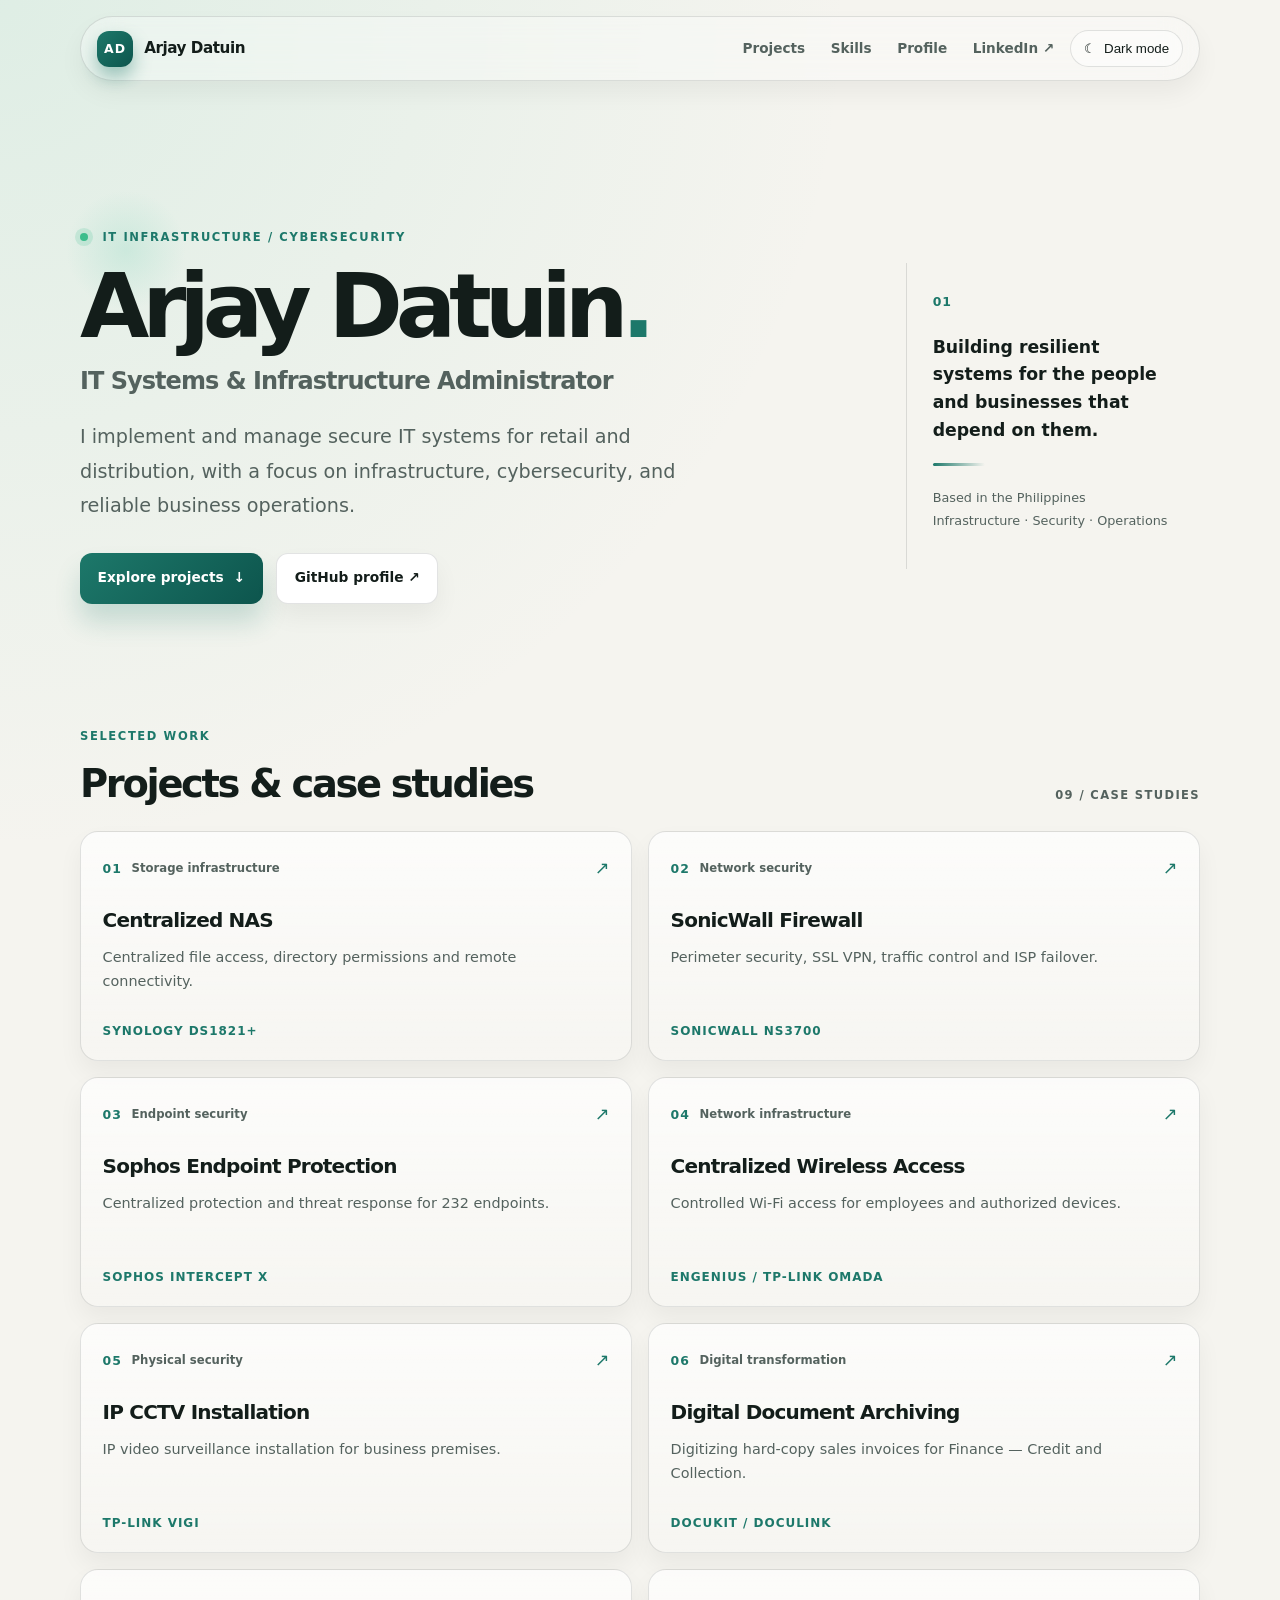
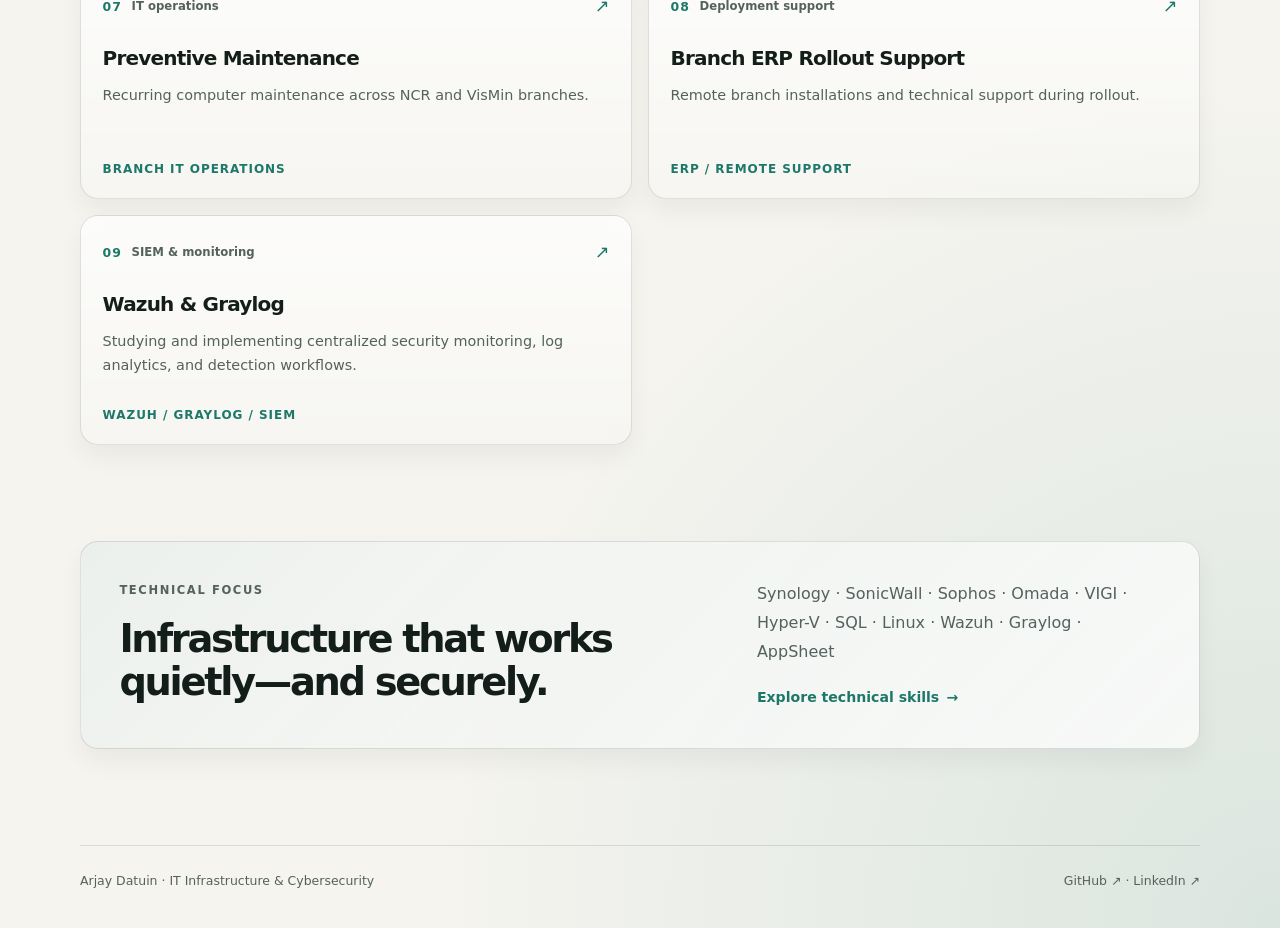
==== commit 7e3ce31f: "Add Wazuh and Graylog as a current SIEM project and update portfolio cards/skills to reflect it" ====
--- a/index.html
+++ b/index.html
@@ -52,7 +52,7 @@
           <p class="eyebrow">Selected work</p>
           <h2>Projects &amp; case studies</h2>
         </div>
-        <span class="section-count">08 / CASE STUDIES</span>
+        <span class="section-count">09 / CASE STUDIES</span>
       </div>
       <div class="project-grid">
         <a class="project-card" href="projects/synology.html"><div class="card-top"><span class="index">01</span><span class="category">Storage infrastructure</span><span class="arrow" aria-hidden="true">↗</span></div><h3>Centralized NAS</h3><p>Centralized file access, directory permissions and remote connectivity.</p><span class="tech">Synology DS1821+</span></a>
@@ -63,6 +63,7 @@
         <a class="project-card" href="projects/archiving.html"><div class="card-top"><span class="index">06</span><span class="category">Digital transformation</span><span class="arrow" aria-hidden="true">↗</span></div><h3>Digital Document Archiving</h3><p>Digitizing hard-copy sales invoices for Finance — Credit and Collection.</p><span class="tech">Docukit / Doculink</span></a>
         <a class="project-card" href="projects/maintenance.html"><div class="card-top"><span class="index">07</span><span class="category">IT operations</span><span class="arrow" aria-hidden="true">↗</span></div><h3>Preventive Maintenance</h3><p>Recurring computer maintenance across NCR and VisMin branches.</p><span class="tech">Branch IT operations</span></a>
         <a class="project-card" href="projects/erp.html"><div class="card-top"><span class="index">08</span><span class="category">Deployment support</span><span class="arrow" aria-hidden="true">↗</span></div><h3>Branch ERP Rollout Support</h3><p>Remote branch installations and technical support during rollout.</p><span class="tech">ERP / Remote support</span></a>
+        <a class="project-card" href="projects/wazuh-graylog.html"><div class="card-top"><span class="index">09</span><span class="category">SIEM &amp; monitoring</span><span class="arrow" aria-hidden="true">↗</span></div><h3>Wazuh &amp; Graylog</h3><p>Studying and implementing centralized security monitoring, log analytics, and detection workflows.</p><span class="tech">Wazuh / Graylog / SIEM</span></a>
       </div>
     </section>
     <section class="focus-panel">
@@ -71,7 +72,7 @@
         <h2>Infrastructure that works quietly—and securely.</h2>
       </div>
       <div>
-        <p>Synology · SonicWall · Sophos · Omada · VIGI · Hyper-V · SQL · Linux · AppSheet</p>
+        <p>Synology · SonicWall · Sophos · Omada · VIGI · Hyper-V · SQL · Linux · Wazuh · Graylog · AppSheet</p>
         <a class="text-link" href="skills.html">Explore technical skills <span aria-hidden="true">→</span></a>
       </div>
     </section>
